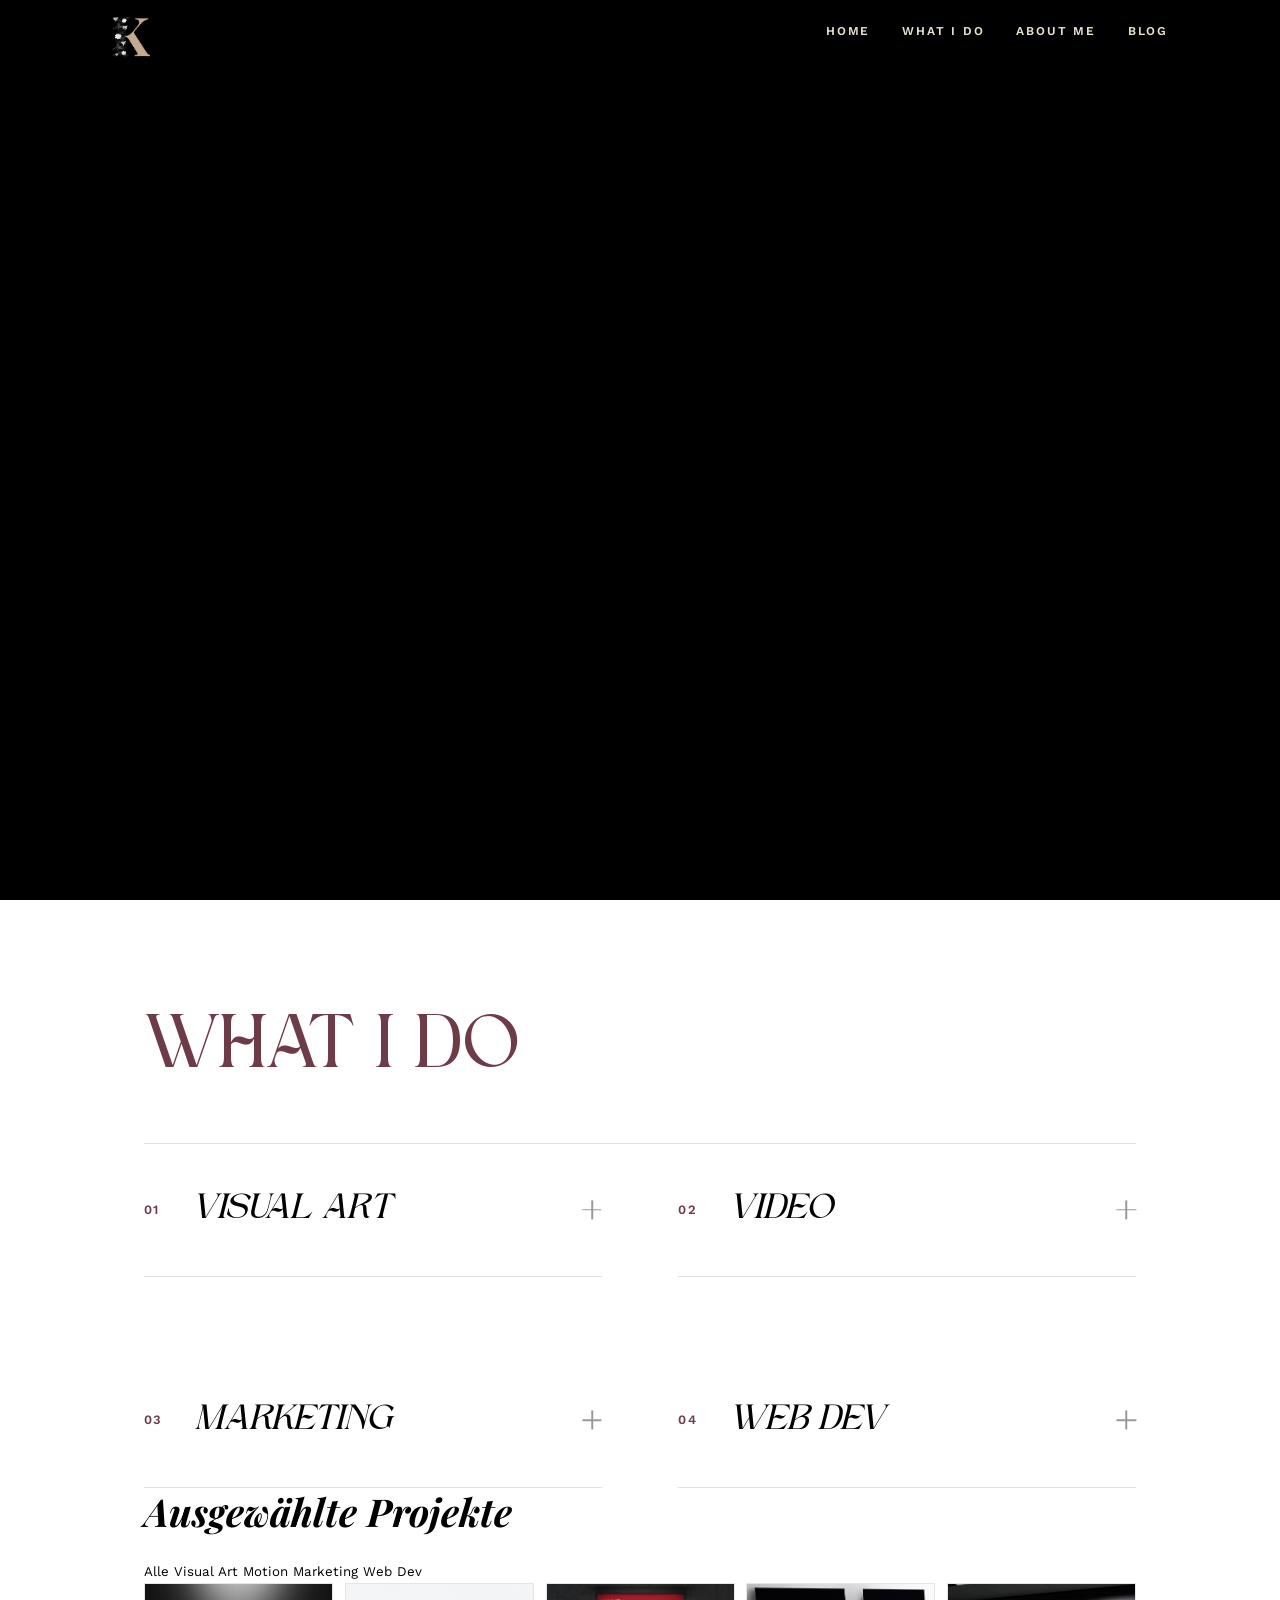
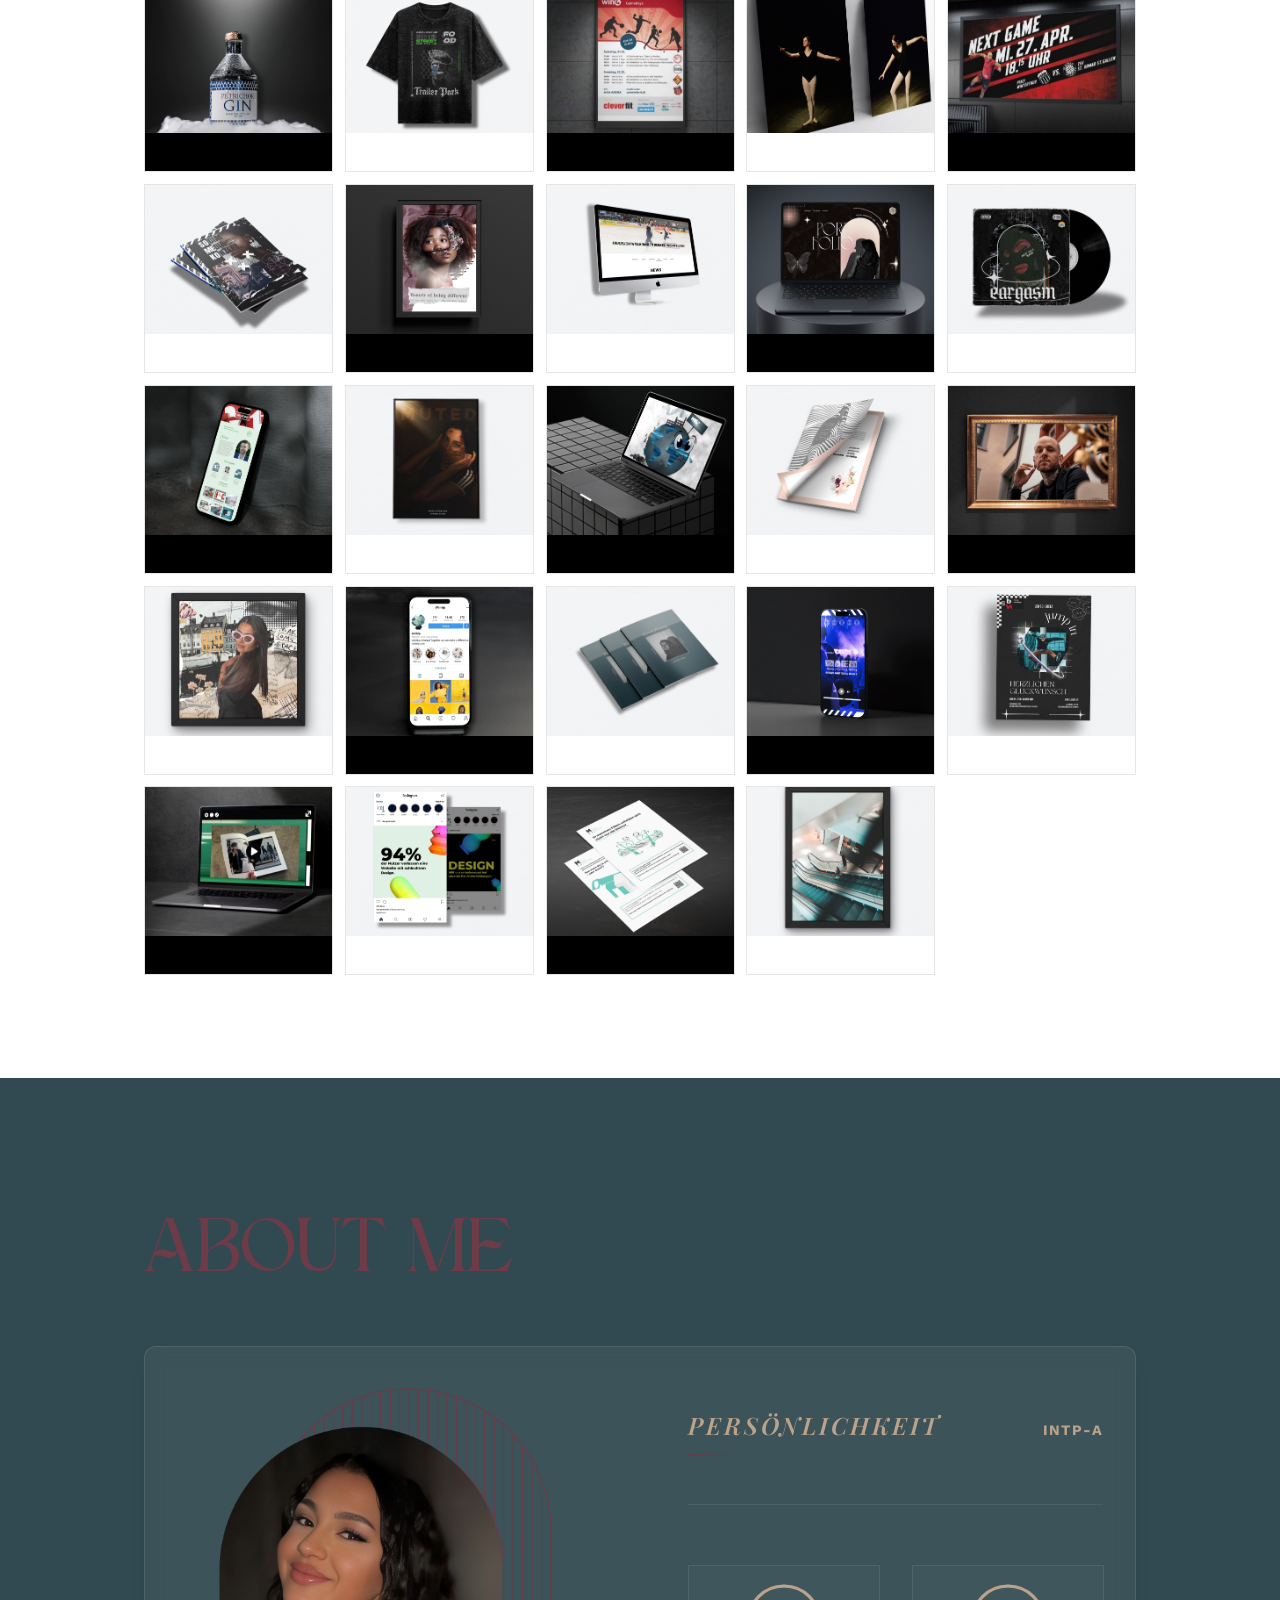
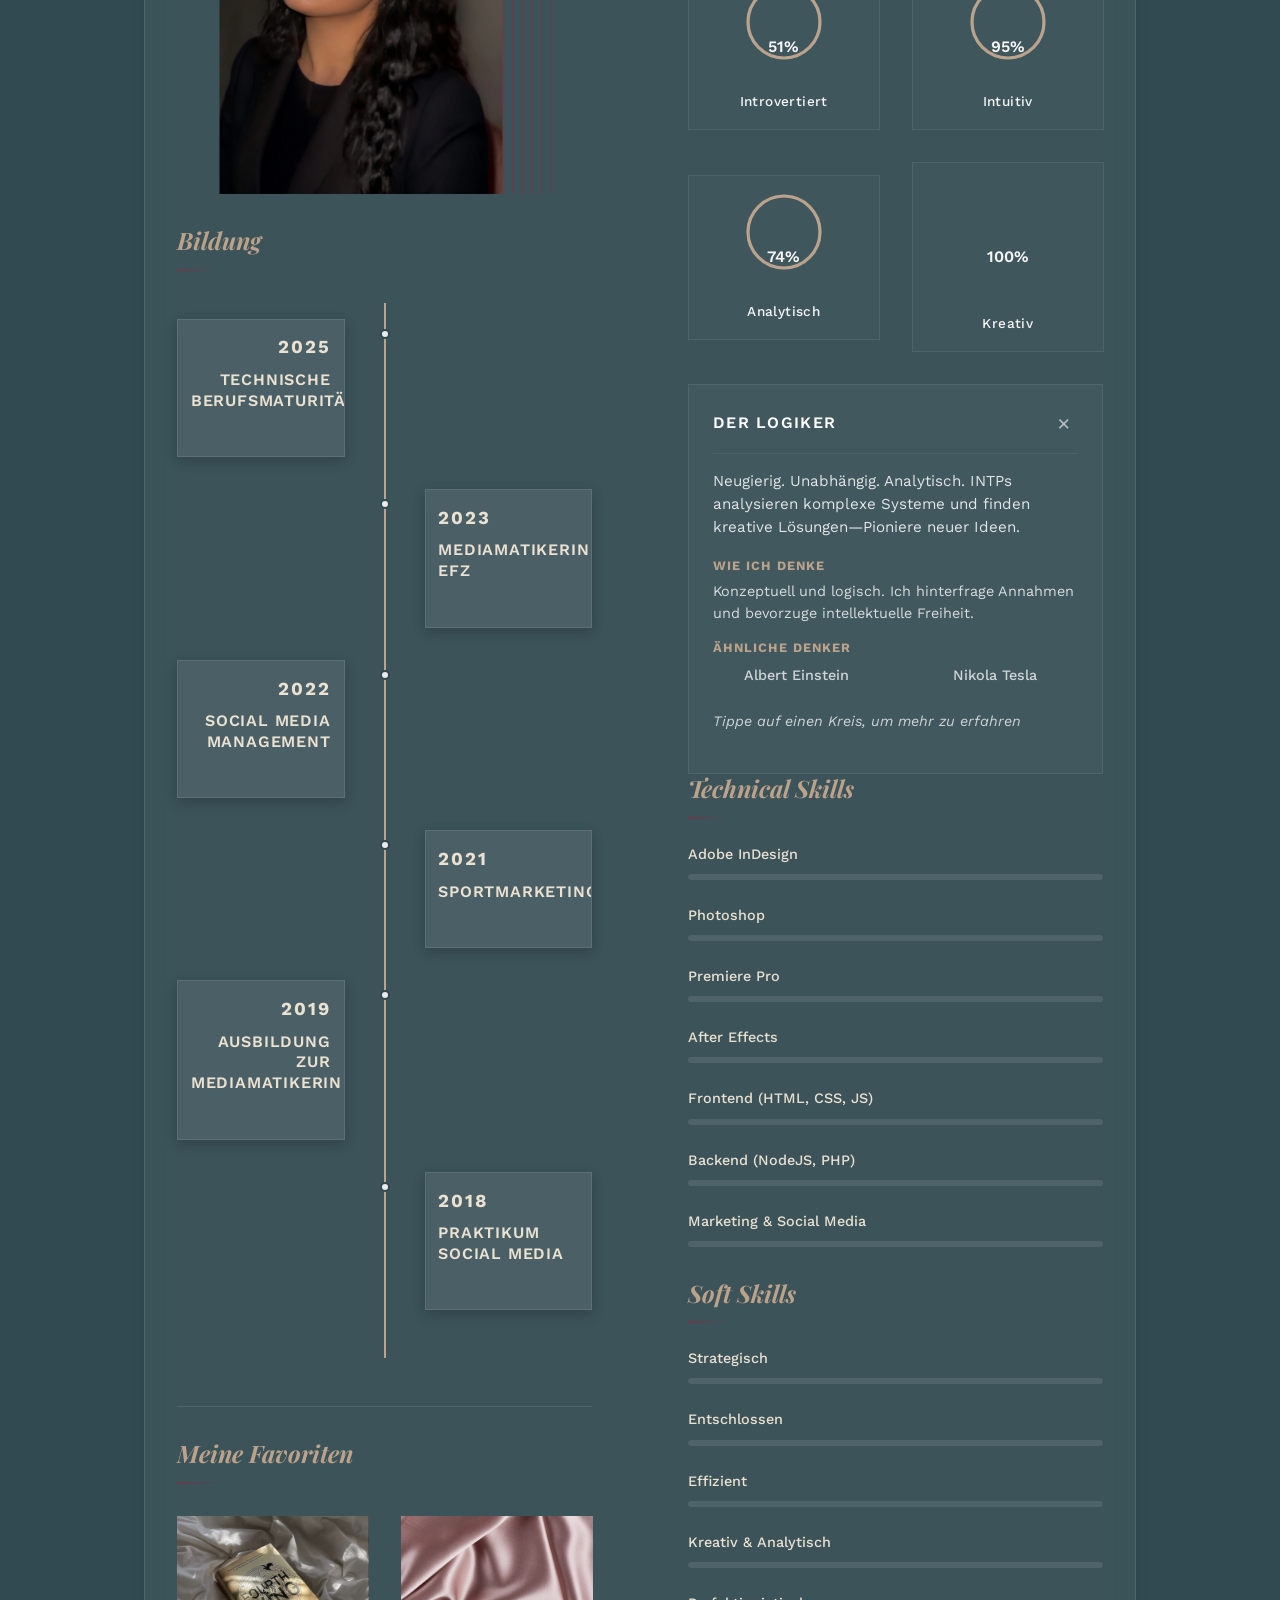
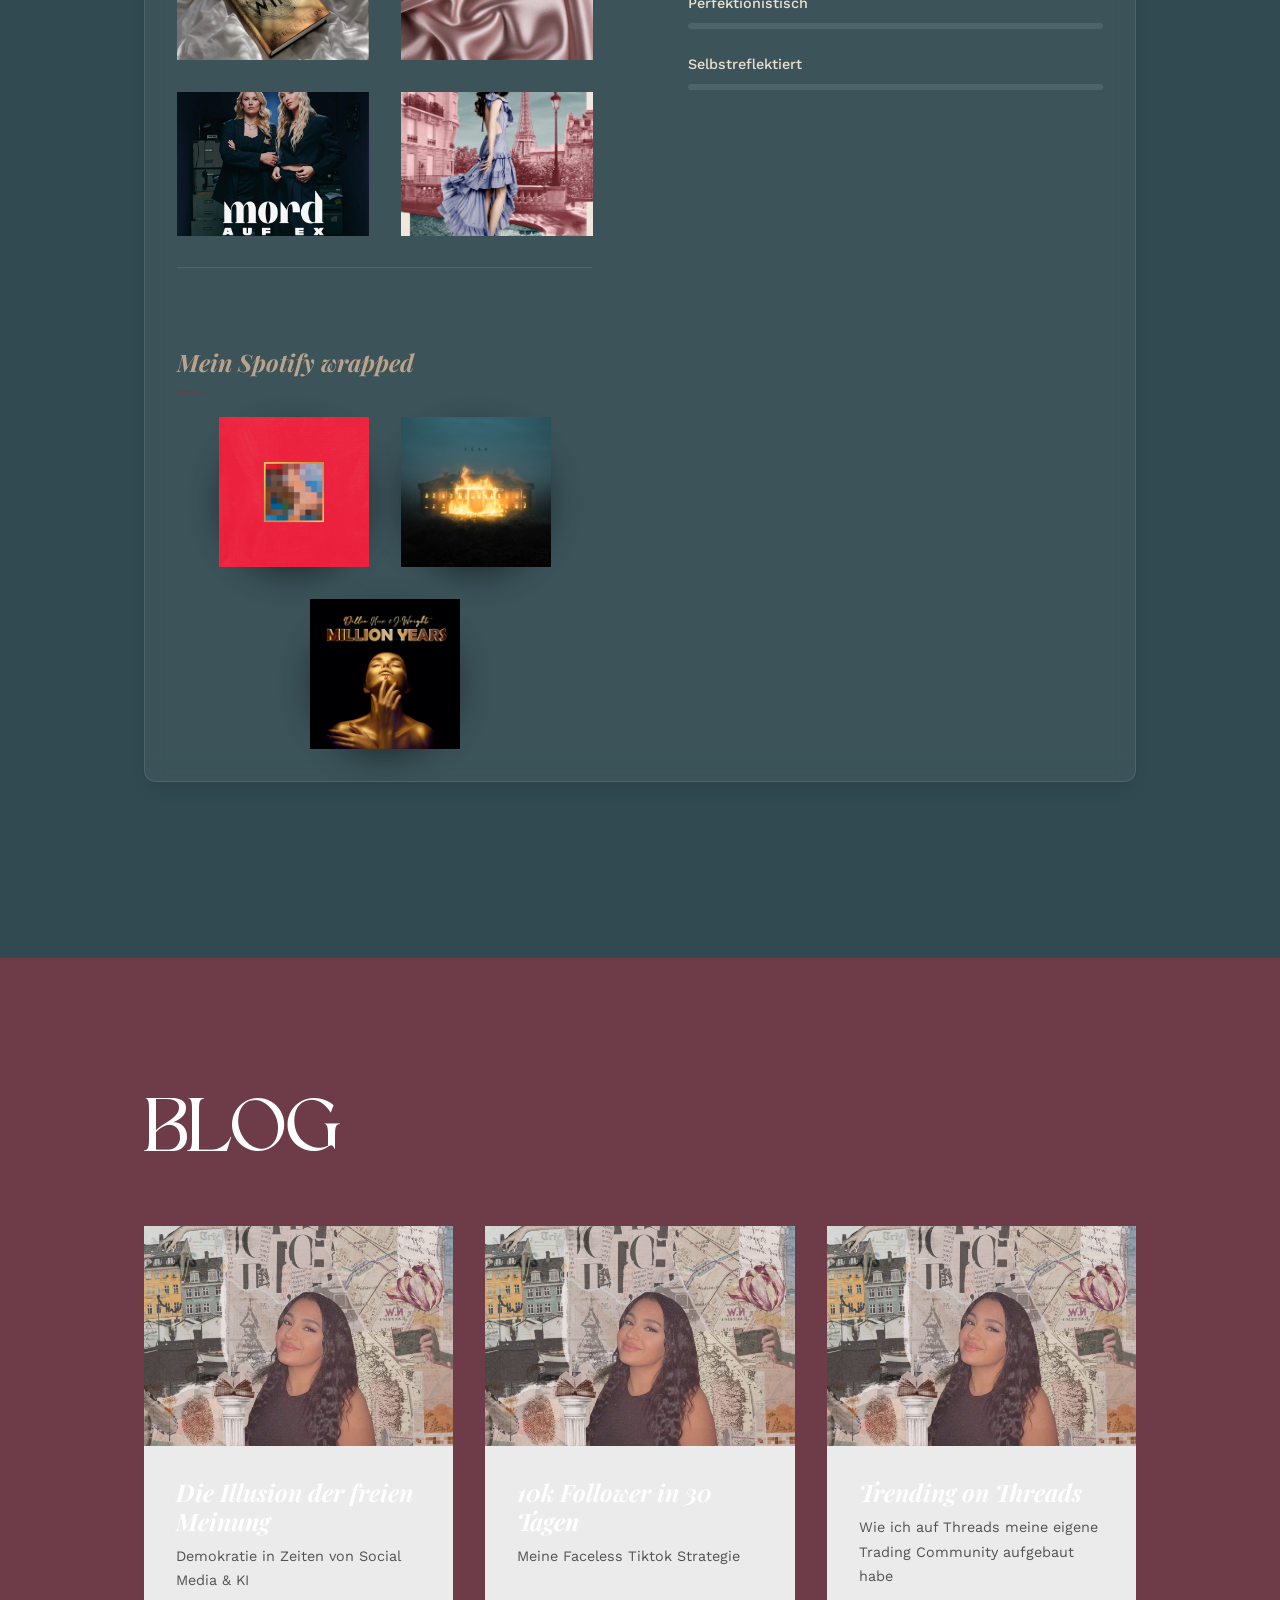
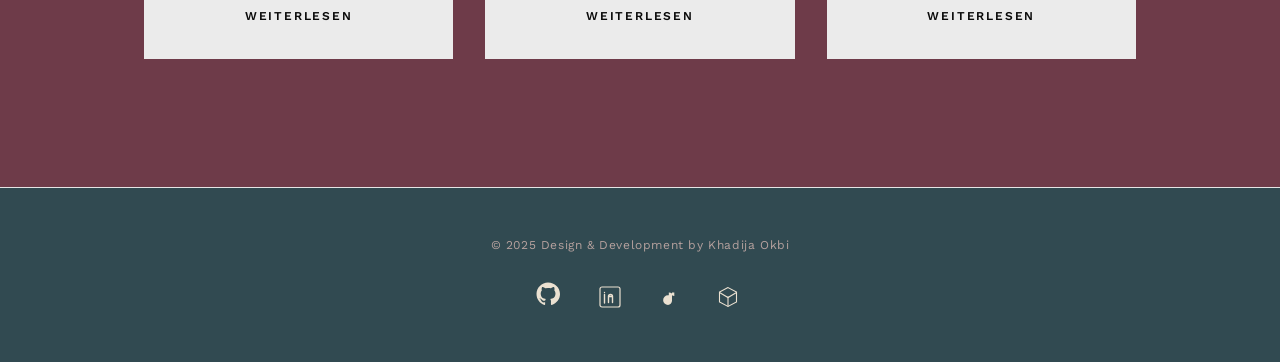
==== index.html @ 2b868735 "Add files via upload" ====
<!DOCTYPE html>
<html lang="de">
   <head>
      <meta charset="UTF-8" />
      <meta name="viewport" content="width=device-width, initial-scale=1" />
      <title>Khadija Okbi – Portfolio | Mediamatikerin EFZ</title>
      <meta name="description" content="Editorial, modernes Portfolio von Khadija Okbi – Kreatives Design & Digitalstrategie."/>
      <link rel="icon" type="image/png" href="img/logo_white.png" />
      <!-- Fonts-->
      <link rel="preconnect" href="https://fonts.googleapis.com">
      <link rel="preconnect" href="https://fonts.gstatic.com" crossorigin>
      <link href="https://fonts.googleapis.com/css2?family=Work+Sans:ital,wght@0,100..900;1,100..900&display=swap" rel="stylesheet">
      <link href="https://fonts.googleapis.com/css2?family=Italiana&family=Mulish:wght@300;400;500;600&family=Playfair+Display:ital,wght@0,400;1,400&display=swap" rel="stylesheet">
      <!-- GSAP & ScrollTrigger -->
      <script src="https://cdnjs.cloudflare.com/ajax/libs/gsap/3.12.5/gsap.min.js" integrity="sha512-7eHRwcbYkK4d9g/6tD/mhkf++eoTHwpNM9woBxtPUBWm67zeAfFC+HrdoE2GanKeocly/VxeLvIqwvCdk7qScg==" crossorigin="anonymous" referrerpolicy="no-referrer"></script>
      <script src="https://cdnjs.cloudflare.com/ajax/libs/gsap/3.12.5/ScrollTrigger.min.js" integrity="sha512-onMTRKJBKz8M1TnqqDuGBlowlH0ohFzMXYRNebz+yOcc5TQr/zAKsthzhuv0hiyUKEiQEQXEynnXCvNTOk50dg==" crossorigin="anonymous" referrerpolicy="no-referrer"></script>
      <script src="https://cdnjs.cloudflare.com/ajax/libs/gsap/3.12.5/ScrollSmoother.min.js" integrity="sha512-8tLk2RKvrL2flcPqz0zQJcQgBCiNWaH/qfLU0Eb+iQFMgv6U2nQkIJF3fKOdPfqrHR4FUF7yzqxNNhvN9vkPvw==" crossorigin="anonymous" referrerpolicy="no-referrer"></script>
      <script src="https://unpkg.com/split-type"></script>
      <!-- Styles -->
      <link rel="stylesheet" href="style/style.css" />

      <!-- Inline CSS for timeline dropdown hover (removed - moved to style/style.css) -->
   </head>
   <body>
      <!-- Header / Navbar -->
      <header class="site-header" id="top" aria-label="Seitennavigation">
         <div class="container nav-bar">
            <a href="index.html" class="logo">
            <img src="img/logo_white.png" alt="Khadija Okbi Logo" width="45">
            <img src="img/logo_black.png" alt="Khadija Okbi Logo" width="45" class="logo-onscroll">
            </a>
            <nav class="nav" aria-label="Hauptnavigation">
               <a href="#hero" class="nav-link">Home</a>
               <a href="#projects" class="nav-link">What I do</a>
               <a href="#about" class="nav-link">About me</a>
               <a href="#blog" class="nav-link">Blog</a>
            </nav>
         </div>
      </header>
      <main>
      <!-- Hero Section -->
      <div class="hero-section" id="hero">

         <!-- Video Background -->
         <video class="hero-video" autoplay muted loop playsinline>
           <source src="video/petrichor_hero.mp4" type="video/mp4">
         </video>
       
         <!-- Overlay (optional für Kontrast) -->
         <div class="hero-overlay"></div>
       
         <!-- Content -->
         <div class="hero-content-wrapper hero-header">
           <h1 class="hero-claim">
             <span class="word word-1">think</span><br>
             <span class="word word-2">more</span><br>
             <span class="word word-3">design</span><br>
             <span class="word word-4">less</span>
           </h1>
         </div>
       
       </div>
       
      <!-- Work Section -->
      <section class="section-skills" id="expertise">
         <div class="container">
           <div class="skills-header">
            <h2>What I do</h2>
           </div>
           <div class="skills-wrapper">
             <div class="skill-item" data-category="visual">
               <div class="skill-trigger">
                 <div class="skill-left">
                   <span class="skill-number">01</span>
                   <h3 class="skill-h3">Visual Art</h3>
                 </div>
                 <div class="skill-cta"></div>
               </div>
               <div class="skill-content">
                 <div class="content-inner">
                   <p>Gestaltung von Inhalten für Präsentationen, Flyer und Prospekte. Fokus auf Ästhetik und typografische Präzision.</p>
                   <div class="tool-logos">
                     <img src="https://cdn.simpleicons.org/adobephotoshop/black" alt="PS">
                     <img src="https://cdn.simpleicons.org/adobeillustrator/black" alt="AI">
                     <img src="https://cdn.simpleicons.org/adobeindesign/black" alt="ID">
                     <img src="https://cdn.simpleicons.org/canva/black" alt="Canva">
                   </div>
                 </div>
               </div>
             </div>
       
             <div class="skill-item" data-category="motion">
               <div class="skill-trigger">
                 <div class="skill-left">
                   <span class="skill-number">02</span>
                   <h3 class="skill-h3">Video</h3>
                 </div>
                 <div class="skill-cta"></div>
               </div>
               <div class="skill-content">
                 <div class="content-inner">
                   <p>Erstellung von Bildmaterial, Videos und Tondokumenten. High-End Schnitt und Color Grading.</p>
                   <div class="tool-logos">
                     <img src="https://cdn.simpleicons.org/adobepremierepro/black" alt="PR">
                     <img src="https://cdn.simpleicons.org/davinciresolve/black" alt="DV">
                     <img src="https://cdn.simpleicons.org/adobeaftereffects/black" alt="AE">
                     <img src="https://cdn.simpleicons.org/capcut/black" alt="CC">
                   </div>
                 </div>
               </div>
             </div>
       
             <div class="skill-item" data-category="marketing">
               <div class="skill-trigger">
                 <div class="skill-left">
                   <span class="skill-number">03</span>
                   <h3 class="skill-h3">Marketing</h3>
                 </div>
                 <div class="skill-cta"></div>
               </div>
               <div class="skill-content">
                 <div class="content-inner">
                   <p>Aufbereitung von Informationen für soziale Medien und strategische Kommunikation.</p>
                   <div class="tool-logos">
                     <img src="https://cdn.simpleicons.org/meta/black" alt="Meta">
                     <img src="https://cdn.simpleicons.org/tiktok/black" alt="TikTok">
                     <img src="https://cdn.simpleicons.org/googleads/black" alt="Google">
                   </div>
                 </div>
               </div>
             </div>
       
             <div class="skill-item" data-category="web">
               <div class="skill-trigger">
                 <div class="skill-left">
                   <span class="skill-number">04</span>
                   <h3 class="skill-h3">Web Dev</h3>
                 </div>
                 <div class="skill-cta"></div>
               </div>
               <div class="skill-content">
                 <div class="content-inner">
                   <p>Programmierung mit HTML, CSS, JavaScript und PHP. WordPress und Datenbanken.</p>
                   <div class="tool-logos">
                     <img src="https://cdn.simpleicons.org/html5/black" alt="HTML5">
                     <img src="https://cdn.simpleicons.org/css3/black" alt="CSS3">
                     <img src="https://cdn.simpleicons.org/javascript/black" alt="JS">
                     <img src="https://cdn.simpleicons.org/wordpress/black" alt="WP">
                   </div>
                 </div>
               </div>
             </div>
           </div>
         </div>
<div class="section-projects" id="projects" aria-label="Projekte & Arbeiten">
   <div class="container">
      <h3>Ausgewählte Projekte</h3>
      <div class="filter-bar" role="toolbar" aria-label="Projektfilter">
      <button class="filter-btn" data-filter="all">Alle</button>
      <button class="filter-btn" data-filter="visual">Visual Art</button>
      <button class="filter-btn" data-filter="motion">Motion</button>
      <button class="filter-btn" data-filter="marketing">Marketing</button>
      <button class="filter-btn" data-filter="web">Web Dev</button>
      </div>
      <!-- Grid -->
      <div class="projects-grid" id="projectsGrid">
      <!-- 1 -->
      <a href="unterseiten/petrichor.html" class="project-card tone-dark" data-category="visual">
      <div class="project-media" style="background-image:url('img/gallery/1_petrichor_dark.jpg')"></div>
      <div class="project-overlay"></div>
      <div class="project-info">
      <button class="project-btn">MEHR DETAILS</button>
      </div>
      </a>
      <!-- 2 -->
      <a href="unterseiten/trailerpark.html" class="project-card tone-light" data-category="visual">
      <div class="project-media" style="background-image:url('img/gallery/2_trailerpark_light.jpg')"></div>
      <div class="project-overlay"></div>
      <div class="project-info">
      <button class="project-btn">MEHR DETAILS</button>
      </div>
      </a>
      <!-- 3 -->
      <a href="unterseiten/gamedays.html" class="project-card tone-dark" data-category="visual">
      <div class="project-media" style="background-image:url('img/gallery/3_gamedays_dark.jpg')"></div>
      <div class="project-overlay"></div>
      <div class="project-info">
      <button class="project-btn">MEHR DETAILS</button>
      </div>
      </a>
      <!-- 4 -->
      <a href="unterseiten/ballet.html" class="project-card tone-light" data-category="visual">
      <div class="project-media" style="background-image:url('img/gallery/4_ballet_light.jpg')"></div>
      <div class="project-overlay"></div>
      <div class="project-info">
      <button class="project-btn">MEHR DETAILS</button>
      </div>
      </a>
      <!-- 5 -->
      <a href="unterseiten/pfadi.html" class="project-card tone-dark" data-category="marketing">
      <div class="project-media" style="background-image:url('img/gallery/5_nextgame_dark.jpg')"></div>
      <div class="project-overlay"></div>
      <div class="project-info">
      <button class="project-btn">MEHR DETAILS</button>
      </div>
      </a>
      <!-- 6 -->
      <a href="unterseiten/tiktok.html" class="project-card tone-light" data-category="marketing">
      <div class="project-media" style="background-image:url('img/gallery/6_socialmediakonzept_light.jpg')"></div>
      <div class="project-overlay"></div>
      <div class="project-info">
      <button class="project-btn">MEHR DETAILS</button>
      </div>
      </a>
      <!-- 7 -->
      <a href="unterseiten/beauty.html" class="project-card tone-dark" data-category="visual">
      <div class="project-media" style="background-image:url('img/gallery/7_beauty_dark.jpg')"></div>
      <div class="project-overlay"></div>
      <div class="project-info">
      <button class="project-btn">MEHR DETAILS</button>
      </div>
      </a>
      <!-- 8 -->
      <a href="unterseiten/eiskunstlauf.html" class="project-card tone-light" data-category="web">
      <div class="project-media" style="background-image:url('img/gallery/8_ecw_light.jpg')"></div>
      <div class="project-overlay"></div>
      <div class="project-info">
      <button class="project-btn">MEHR DETAILS</button>
      </div>
      </a>
      <!-- 9 -->
      <a href="unterseiten/website-prototype.html" class="project-card tone-dark" data-category="web">
      <div class="project-media" style="background-image:url('img/gallery/9_website_dark.jpg')"></div>
      <div class="project-overlay"></div>
      <div class="project-info">
      <button class="project-btn">MEHR DETAILS</button>
      </div>
      </a>
      <!-- 10 -->
      <a href="unterseiten/vinyl.html" class="project-card tone-light" data-category="visual">
      <div class="project-media" style="background-image:url('img/gallery/10_vinyl_light.jpg')"></div>
      <div class="project-overlay"></div>
      <div class="project-info">
      <button class="project-btn">MEHR DETAILS</button>
      </div>
      </a>
      <!-- 11 -->
      <a href="unterseiten/komthur.html" class="project-card tone-dark" data-category="web">
      <div class="project-media" style="background-image:url('img/gallery/11_komthur_dark.jpg')"></div>
      <div class="project-overlay"></div>
      <div class="project-info">
      <button class="project-btn">MEHR DETAILS</button>
      </div>
      </a>
      <!-- 12 -->
      <a href="unterseiten/muted.html" class="project-card tone-light" data-category="visual">
      <div class="project-media" style="background-image:url('img/gallery/12_muted_light.jpg')"></div>
      <div class="project-overlay"></div>
      <div class="project-info">
      <button class="project-btn">MEHR DETAILS</button>
      </div>
      </a>
      <!-- 13 -->
      <a href="unterseiten/animation-promo.html" class="project-card tone-dark" data-category="motion">
      <div class="project-media" style="background-image:url('img/gallery/13_ani_dark.jpg')"></div>
      <div class="project-overlay"></div>
      <div class="project-info">
      <button class="project-btn">MEHR DETAILS</button>
      </div>
      </a>
      <!-- 14 -->
      <a href="unterseiten/typebook.html" class="project-card tone-light" data-category="visual">
      <div class="project-media" style="background-image:url('img/gallery/14_typobook_light.jpg')"></div>
      <div class="project-overlay"></div>
      <div class="project-info">
      <button class="project-btn">MEHR DETAILS</button>
      </div>
      </a>
      <!-- 15 -->
      <a href="unterseiten/sgmodel.html" class="project-card tone-dark" data-category="visual">
      <div class="project-media" style="background-image:url('img/gallery/15_sgmodel_dark.jpg')"></div>
      <div class="project-overlay"></div>
      <div class="project-info">
      <button class="project-btn">MEHR DETAILS</button>
      </div>
      </a>
      <!-- 16 -->
      <a href="unterseiten/self-collage.html" class="project-card tone-light" data-category="visual">
      <div class="project-media" style="background-image:url('img/gallery/16_collage_light.jpg')"></div>
      <div class="project-overlay"></div>
      <div class="project-info">
      <button class="project-btn">MEHR DETAILS</button>
      </div>
      </a>
      <!-- 17 -->
      <a href="unterseiten/wehelp.html" class="project-card tone-dark" data-category="marketing">
      <div class="project-media" style="background-image:url('img/gallery/17_wehelp_dark.jpg')"></div>
      <div class="project-overlay"></div>
      <div class="project-info">
      <button class="project-btn">MEHR DETAILS</button>
      </div>
      </a>
      <!-- 18 -->
      <a href="unterseiten/bewerbung.html" class="project-card tone-light" data-category="visual">
      <div class="project-media" style="background-image:url('img/gallery/18_bewerbung_light.jpg')"></div>
      <div class="project-overlay"></div>
      <div class="project-info">
      <button class="project-btn">MEHR DETAILS</button>
      </div>
      </a>
      <!-- 19 -->
      <a href="unterseiten/youth-festival.html" class="project-card tone-dark" data-category="motion">
      <div class="project-media" style="background-image:url('img/gallery/19_yftrailer_dark.jpg')"></div>
      <div class="project-overlay"></div>
      <div class="project-info">
      <button class="project-btn">MEHR DETAILS</button>
      </div>
      </a>
      <!-- 20 -->
      <a href="unterseiten/jumpin.html" class="project-card tone-light" data-category="marketing">
      <div class="project-media" style="background-image:url('img/gallery/20_jumpin_light.jpg')"></div>
      <div class="project-overlay"></div>
      <div class="project-info">
      <button class="project-btn">MEHR DETAILS</button>
      </div>
      </a>
      <!-- 21 -->
      <a href="unterseiten/presentation.html" class="project-card tone-dark" data-category="motion">
      <div class="project-media" style="background-image:url('img/gallery/21_presentation_dark.jpg')"></div>
      <div class="project-overlay"></div>
      <div class="project-info">
      <button class="project-btn">MEHR DETAILS</button>
      </div>
      </a>
      <!-- 22 -->
      <a href="unterseiten/instagram.html" class="project-card tone-light" data-category="marketing">
      <div class="project-media" style="background-image:url('img/gallery/22_insta_light.jpg')"></div>
      <div class="project-overlay"></div>
      <div class="project-info">
      <button class="project-btn">MEHR DETAILS</button>
      </div>
      </a>
      <!-- 23 -->
      <a href="unterseiten/immobilien.html" class="project-card tone-dark" data-category="marketing">
      <div class="project-media" style="background-image:url('img/gallery/23_immo_dark.jpg')"></div>
      <div class="project-overlay"></div>
      <div class="project-info">
      <button class="project-btn">MEHR DETAILS</button>
      </div>
      </a>
      <!-- 24 -->
      <a href="unterseiten/corona.html" class="project-card tone-light" data-category="visual">
      <div class="project-media" style="background-image:url('img/gallery/24_corona_light.jpg')"></div>
      <div class="project-overlay"></div>
      <div class="project-info">
      <button class="project-btn">MEHR DETAILS</button>
      </div>
      </a>
      </div>
      </div>
      </section>
   <!-- ABOUT SECTION - BEREINIGT & FUNKTIONAL -->
<section class="section-about" id="about" aria-label="Über mich">
   <div class="container">
      <h2>About me</h2>
   
   <div class="resume">
      <!-- LEFT SIDE: BILDUNG & PROFIL -->
      <div class="base">
         <div class="about">
            <div class="about-image-wrapper">
               <img src="img/pb.png" alt="Khadija Okbi Portrait" />
            </div>

            <h3>Bildung</h3>

            <!-- TIMELINE -->
            <div class="timeline-container">
               <div class="timeline-wrapper">
                  <div class="timeline-line"></div>

                  <div class="timeline-events">
                     <!-- Event 1: Technische Berufsmaturität -->
                     <div class="timeline-event">
                        <div class="event-marker"></div>
                        <div class="event-content left">
                           <div class="event-card">
                              <div class="event-date">2025</div>
                              <h4 class="event-title">Technische Berufsmaturität</h4>
                              <button class="event-toggle" aria-expanded="false">Mehr</button>
                              <div class="event-description">
                                 <p>
                                 Mit der Abgabe meiner interdisziplinären Arbeit zum Thema „Die Illusion der freien Meinung" schloss ich meine Ausbildung ab. Die Arbeit analysiert neurowissenschaftliche Faktoren wie hormonelle Steuerung und soziologische Einflüsse sowie die Auswirkungen von Social Media und KI auf demokratische Prozesse.
                              </p>
                              <div class="event-meta">Oktober 2025</div>
                              </div>
                           </div>
                        </div>
                     </div>

                     <!-- Event 2: Mediamatikerin EFZ -->
                     <div class="timeline-event">
                        <div class="event-marker"></div>
                        <div class="event-content right">
                           <div class="event-card">
                              <div class="event-date">2023</div>
                              <h4 class="event-title">Mediamatikerin EFZ</h4>
                              <button class="event-toggle" aria-expanded="false">Mehr</button>
                              <div class="event-description">
                                 <p>
                                 Als Abschluss meiner vierjährigen Ausbildung entwickelte ich für die Werbeagentur <a href="https://komthur.ch" text-decoration: underline;">Komthur</a> ein umfassendes Online-Marketing-Konzept mit strategischer Marktanalyse, UI/UX-Website-Redesign, SEO/SEA-Optimierung und halbjährlichem Social-Media-Plan.
                              </p>
                              <div class="event-meta">Juli 2023</div>
                              </div>
                           </div>
                        </div>
                     </div>

                     <!-- Event 3: Social Media Management -->
                     <div class="timeline-event">
                        <div class="event-marker"></div>
                        <div class="event-content left">
                           <div class="event-card">
                              <div class="event-date">2022</div>
                              <h4 class="event-title">Social Media Management</h4>
                              <button class="event-toggle" aria-expanded="false">Mehr</button>
                              <div class="event-description">
                                 <p>
                                 Im zweiten Lehrjahr bei SBW Neue Medien umfasste mein Aufgabenbereich die Konzeption und Umsetzung zielgruppengerechter Inhalte für Instagram und TikTok. Vertiefung in Design und Animation.
                              </p>
                              <div class="event-meta">SBW Neue Medien, Romanshorn</div>
                              </div>
                           </div>
                        </div>
                     </div>

                     <!-- Event 4: Sportmarketing -->
                     <div class="timeline-event">
                        <div class="event-marker"></div>
                        <div class="event-content right">
                           <div class="event-card">
                              <div class="event-date">2021</div>
                              <h4 class="event-title">Sportmarketing</h4>
                              <button class="event-toggle" aria-expanded="false">Mehr</button>
                              <div class="event-description">
                                 <p>
                                 Praktikumsjahr im Bereich Sportmarketing. Erstellen von Festführern, Sponsoring-Materialien und Bandenanimationen für große Sportevents wie die Schweizermeisterschaft im Kunstturnen.
                              </p>
                              <div class="event-meta">Win-4 Winterthur</div>
                              </div>
                           </div>
                        </div>
                     </div>

                     <!-- Event 5: Ausbildung Start -->
                     <div class="timeline-event">
                        <div class="event-marker"></div>
                        <div class="event-content left">
                           <div class="event-card">
                              <div class="event-date">2019</div>
                              <h4 class="event-title">Ausbildung zur Mediamatikerin</h4>
                              <button class="event-toggle" aria-expanded="false">Mehr</button>
                              <div class="event-description">
                                 <p>
                                 Beginn der zwei-jährigen schulischen Ausbildung.
                              </p>
                              <div class="event-meta">SBW Neue Medien</div>
                              </div>
                           </div>
                        </div>
                     </div>

                     <!-- Event 6: Praktikum Hillsong -->
                     <div class="timeline-event">
                        <div class="event-marker"></div>
                        <div class="event-content right">
                           <div class="event-card">
                              <div class="event-date">2018</div>
                              <h4 class="event-title">Praktikum Social Media</h4>
                              <button class="event-toggle" aria-expanded="false">Mehr</button>
                              <div class="event-description">
                                 <p>
                                 Bei Hillsong Germany übernahm ich die Mediaverantwortung für den Young & Free-Bereich. Social-Media-Management mit Fokus auf Instagram: Event-Trailer, Screen-Designs, Flyer und Video-/Fotoproduktion.
                              </p>
                              <div class="event-meta">Hillsong, Konstanz</div>
                              </div>
                           </div>
                        </div>
                     </div>
                  </div>
               </div>
            </div>

            <!-- FAVORITES -->
            <div class="favorites">
               <h3>Meine Favoriten</h3>
               <div class="editorial-grid">
                  <div class="grid-item">
                     <img src="img/fourthwing.jpg" alt="Fourth Wing Buch">
                     <div class="fav-title">Buch</div>
                     <div class="fav-detail">Fourth Wing</div>
                  </div>
                  <div class="grid-item">
                     <img src="img/mauve.jpg" alt="Altrosa Farbe">
                     <div class="fav-title">Farbe</div>
                     <div class="fav-detail">Altrosa</div>
                  </div>
                  <div class="grid-item">
                     <img src="img/mordaufex.jpg" alt="Mord auf Ex Podcast">
                     <div class="fav-title">Podcast</div>
                     <div class="fav-detail">Mord auf Ex</div>
                  </div>
                  <div class="grid-item">
                     <img src="img/emilyinparis.jpg" alt="Emily in Paris">
                     <div class="fav-title">Serie</div>
                     <div class="fav-detail">Emily in Paris</div>
                  </div>
               </div>
            </div>

            <!-- SPOTIFY -->
            <div class="spotify-wrapped">
               <h3>Mein Spotify wrapped</h3>
               <div id="wrap">
                  <div class="record-container">
                     <div class="album">
                        <img src="img/runaway.jpeg" alt="Album">
                     </div>
                     <div class="record">
                        <img src="http://upload.wikimedia.org/wikipedia/commons/a/ae/Record2.png" alt="Vinyl">
                     </div>
                  </div>
                  <div class="record-container">
                     <div class="album">
                        <img src="img/fear.jpeg" alt="Album">
                     </div>
                     <div class="record">
                        <img src="http://upload.wikimedia.org/wikipedia/commons/a/ae/Record2.png" alt="Vinyl">
                     </div>
                  </div>
                  <div class="record-container">
                     <div class="album">
                        <img src="img/millionyears.jpeg" alt="Album">
                     </div>
                     <div class="record">
                        <img src="http://upload.wikimedia.org/wikipedia/commons/a/ae/Record2.png" alt="Vinyl">
                     </div>
                  </div>
               </div>
            </div>
         </div>
      </div>
      <!-- RIGHT SIDE: TECHNICAL SKILLS -->
      <div class="func">

            <!-- SOFT SKILLS - MBTI INTERACTIVE (ELEGANTE VERSION) -->
            <div class="skills-soft mbti-widget" aria-label="MBTI Persönlichkeit">
               <div class="mbti-header">
                  <h3 class="mbti-heading">Persönlichkeit</h3>
                  <div class="mbti-type-badge">INTP‑A</div>
               </div>

               <div class="mbti-grid">
                  <ul class="mbti-list" role="list">
                     <li class="mbti-item" data-aspect="Introvertiert" data-percent="51" tabindex="0" role="button" aria-pressed="false">
                        <svg viewBox="0 0 100 100" class="mbti-svg" aria-hidden="true">
                           <circle cx="50" cy="50" r="45" class="mbti-track"></circle>
                           <circle cx="50" cy="50" r="45" class="mbti-progress"></circle>
                        </svg>
                        <small class="mbti-percent">51%</small>
                        <span class="mbti-label">Introvertiert</span>
                     </li>

                     <li class="mbti-item" data-aspect="Intuitiv" data-percent="95" tabindex="0" role="button" aria-pressed="false">
                        <svg viewBox="0 0 100 100" class="mbti-svg" aria-hidden="true">
                           <circle cx="50" cy="50" r="45" class="mbti-track"></circle>
                           <circle cx="50" cy="50" r="45" class="mbti-progress"></circle>
                        </svg>
                        <small class="mbti-percent">95%</small>
                        <span class="mbti-label">Intuitiv</span>
                     </li>

                     <li class="mbti-item" data-aspect="Analytisch" data-percent="74" tabindex="0" role="button" aria-pressed="false">
                        <svg viewBox="0 0 100 100" class="mbti-svg" aria-hidden="true">
                           <circle cx="50" cy="50" r="45" class="mbti-track"></circle>
                           <circle cx="50" cy="50" r="45" class="mbti-progress"></circle>
                        </svg>
                        <small class="mbti-percent">74%</small>
                        <span class="mbti-label">Analytisch</span>
                     </li>

                     <li class="mbti-item" data-aspect="Kreativ" data-percent="100" tabindex="0" role="button" aria-pressed="false">
                        <svg viewBox="0 0 100 100" class="mbti-svg" aria-hidden="true"></svg>
                           <circle cx="50" cy="50" r="45" class="mbti-track"></circle>
                           <circle cx="50" cy="50" r="45" class="mbti-progress"></circle>
                        </svg>
                        <small class="mbti-percent">100%</small>
                        <span class="mbti-label">Kreativ</span>
                     </li>
                  </ul>

                  <aside class="mbti-info" id="mbti-info" aria-live="polite">
                     <div class="mbti-info-header">
                        <h5 class="mbti-title">Der Logiker</h5>
                        <button class="mbti-close" aria-label="Schliessen">×</button>
                     </div>
                     
                     <p class="mbti-desc">Neugierig. Unabhängig. Analytisch. INTPs analysieren komplexe Systeme und finden kreative Lösungen—Pioniere neuer Ideen.</p>

                     <div class="mbti-detail">
                        <h6>Wie ich denke</h6>
                        <p>Konzeptuell und logisch. Ich hinterfrage Annahmen und bevorzuge intellektuelle Freiheit.</p>
                     </div>

                     <div class="mbti-famous">
                        <h6>Ähnliche Denker</h6>
                        <ul>
                           <li>Albert Einstein</li>
                           <li>Nikola Tesla</li>
                        </ul>
                     </div>

                     <div class="mbti-aspect">
                        <p id="mbti-aspect-text" class="mbti-aspect-text">Tippe auf einen Kreis, um mehr zu erfahren</p>
                     </div>
                  </aside>
               </div>
            </div>

         <div class="skills-prog">
            <h3>Technical Skills</h3>
            <ul>
               <li data-percent="95">
                  <span>Adobe InDesign</span>
                  <div class="skills-bar"><div class="bar"></div></div>
               </li>
               <li data-percent="98">
                  <span>Photoshop</span>
                  <div class="skills-bar"><div class="bar"></div></div>
               </li>
               <li data-percent="92">
                  <span>Premiere Pro</span>
                  <div class="skills-bar"><div class="bar"></div></div>
               </li>
               <li data-percent="90">
                  <span>After Effects</span>
                  <div class="skills-bar"><div class="bar"></div></div>
               </li>
               <li data-percent="85">
                  <span>Frontend (HTML, CSS, JS)</span>
                  <div class="skills-bar"><div class="bar"></div></div>
               </li>
               <li data-percent="75">
                  <span>Backend (NodeJS, PHP)</span>
                  <div class="skills-bar"><div class="bar"></div></div>
               </li>
               <li data-percent="80">
                  <span>Marketing & Social Media</span>
                  <div class="skills-bar"><div class="bar"></div></div>
               </li>
            </ul>
         </div>

         <div class="skills-prog">
            <h3>Soft Skills</h3>
            <ul>
               <li data-percent="95">
                  <span>Strategisch</span>
                  <div class="skills-bar"><div class="bar"></div></div>
               </li>
               <li data-percent="90">
                  <span>Entschlossen</span>
                  <div class="skills-bar"><div class="bar"></div></div>
               </li>
               <li data-percent="92">
                  <span>Effizient</span>
                  <div class="skills-bar"><div class="bar"></div></div>
               </li>
               <li data-percent="85">
                  <span>Kreativ & Analytisch</span>
                  <div class="skills-bar"><div class="bar"></div></div>
               </li>
               <li data-percent="88">
                  <span>Perfektionistisch</span>
                  <div class="skills-bar"><div class="bar"></div></div>
               </li>
               <li data-percent="80">
                  <span>Selbstreflektiert</span>
                  <div class="skills-bar"><div class="bar"></div></div>
               </li>
            </ul>
         </div>
      </div>
      </div>

   </div>
</section>
  <!-- Blog Section -->
  <section class="section-blog" id="blog" aria-label="Blog">
   <div class="container">
   <h2 style="color: white;">Blog</h2>
   <!-- Blog grid -->
   <div class="blog-grid" id="blogGrid">
   <article class="blog-card" data-category="design">
   <div class="blog-thumb" style="background-image:url('img/collage.jpg')" loading="lazy" aria-hidden="true"></div>
   <div class="blog-content">
   <h3 class="blog-title">Die Illusion der freien Meinung</h3>
   <p class="blog-teaser">Demokratie in Zeiten von Social Media & KI</p>
   <button class="read-more" data-target="post-1">Weiterlesen</button>
   </div>
   </article>
   <article class="blog-card" data-category="process">
   <div class="blog-thumb" style="background-image:url('img/collage.jpg')" loading="lazy" aria-hidden="true"></div>
   <div class="blog-content">
   <h3 class="blog-title">10k Follower in 30 Tagen</h3>
   <p class="blog-teaser">Meine Faceless Tiktok Strategie</p>
   <button class="read-more" data-target="post-2">Weiterlesen</button>
   </div>
   </article>
   <article class="blog-card" data-category="marketing">
   <div class="blog-thumb" style="background-image:url('img/collage.jpg')" loading="lazy" aria-hidden="true"></div>
   <div class="blog-content">
   <h3 class="blog-title">Trending on Threads</h3>
   <p class="blog-teaser">Wie ich auf Threads meine eigene Trading Community aufgebaut habe</p>
   <button class="read-more" data-target="post-3">Weiterlesen</button>
   </div>
   </article>
   </div>
   </div>
   </section>
      <!-- Contact Section -->
   </main>
      <!-- Footer -->
      <footer class="site-footer" aria-label="Seitenende">
         <div class="container footer-inner">
            <div class="footer-copy">© 2025 Design & Development by Khadija Okbi</div>
            <div class="footer-socials" aria-label="Soziale Netzwerke">
               <a class="social-link" href="https://github.com/khadijaokbi1" target="_blank" rel="noopener" aria-label="GitHub">
                 <!-- GitHub Icon -->
                 <svg width="30" height="30" viewBox="0 0 30 30" fill="none" xmlns="http://www.w3.org/2000/svg" aria-hidden="true">
                   <path fill-rule="evenodd" clip-rule="evenodd" d="M12 .5C5.73.5.5 5.73.5 12c0 5.08 3.29 9.39 7.86 10.91.58.11.79-.25.79-.56 0-.28-.01-1.02-.02-2-3.2.7-3.88-1.54-3.88-1.54-.53-1.36-1.3-1.72-1.3-1.72-1.06-.72.08-.71.08-.71 1.17.08 1.79 1.2 1.79 1.2 1.04 1.78 2.73 1.27 3.4.97.11-.76.41-1.27.75-1.56-2.56-.29-5.26-1.28-5.26-5.71 0-1.26.45-2.29 1.19-3.1-.12-.29-.52-1.46.11-3.04 0 0 .97-.31 3.18 1.18a11.03 11.03 0 0 1 2.9-.39c.98 0 1.97.13 2.9.39 2.2-1.49 3.17-1.18 3.17-1.18.64 1.58.24 2.75.12 3.04.74.81 1.19 1.84 1.19 3.1 0 4.44-2.71 5.42-5.29 5.7.42.36.8 1.07.8 2.16 0 1.56-.01 2.82-.01 3.2 0 .31.21.68.8.56C20.71 21.39 24 17.08 24 12c0-6.27-5.23-11.5-12-11.5z" fill="currentColor"/>
                 </svg>
               </a>
               <a class="social-link" href="https://ch.linkedin.com/in/khadija-okbi-652a211a4" target="_blank" rel="noopener" aria-label="LinkedIn">
                 <!-- LinkedIn Icon -->
                 <svg width="24" height="24" viewBox="0 0 24 24" fill="none" xmlns="http://www.w3.org/2000/svg" aria-hidden="true">
                   <rect x="2" y="2" width="20" height="20" rx="2" stroke="currentColor" stroke-width="1.2" fill="none"/>
                   <path d="M6.5 9.5v8.5M6.5 7.5v.01M10.5 17.5v-6c0-1.1.9-2 2-2s2 .9 2 2v6M10.5 11.5h4" stroke="currentColor" stroke-width="1.4" stroke-linecap="round" stroke-linejoin="round"/>
                 </svg>
               </a>
               <a class="social-link" href="https://www.tiktok.com/@mentalwealthy" target="_blank" rel="noopener" aria-label="TikTok">
                 <!-- TikTok Icon (stylized note) -->
                 <svg width="24" height="24" viewBox="0 0 24 24" fill="none" xmlns="http://www.w3.org/2000/svg" aria-hidden="true">
                   <path d="M16 7.5c.5 0 .9.04 1.3.12v3.38a4.2 4.2 0 0 1-2.3-.64v5.64A4.86 4.86 0 0 1 11 20a4.86 4.86 0 0 1-4.86-4.86 4.86 4.86 0 0 1 4.86-4.86c.28 0 .55.03.81.08V7.5h.19c1.14 0 2.09.37 2.99 1.03V7.5z" fill="currentColor"/>
                 </svg>
               </a>
               <a class="social-link" href="https://codepen.io/khadijaokbi1" target="_blank" rel="noopener" aria-label="CodePen">
                 <!-- CodePen Icon -->
                 <svg width="24" height="24" viewBox="0 0 24 24" fill="none" xmlns="http://www.w3.org/2000/svg" aria-hidden="true">
                   <path d="M12 2.5L3.5 7v10L12 21.5l8.5-4.5V7L12 2.5z" stroke="currentColor" stroke-width="1.1" fill="none"/>
                   <path d="M3.5 7.5l8.5 5 8.5-5" stroke="currentColor" stroke-width="1.1" fill="none"/>
                   <path d="M12 21.5v-10" stroke="currentColor" stroke-width="1.1" fill="none"/>
                 </svg>
               </a>
            </div>
         </div>
      </footer>
      <!-- Scripts -->
      <script src="script.js"></script>
      <script src="animations.js"></script>
      <script src="timeline.js"></script>
   </body>
</html>
---- style/style.css ----
/* =========================================
   KHADIJA OKBI - PORTFOLIO CSS
   VOLLSTÄNDIG REORGANISIERT & OPTIMIERT
   ========================================= */

/* TABLE OF CONTENTS:
   1. Design System (Zeile 10)
   2. Base & Reset (Zeile 90)
   3. Typography (Zeile 150)
   4. Header (Zeile 210)
   5. Hero (Zeile 280)
   6. Section Titles & Animations (Zeile 350)
   7. Skills Section (Zeile 450)
   8. Projects Grid (Zeile 570)
   9. About Section (Zeile 720)
   10. Timeline (Zeile 900)
   11. Blog Section (Zeile 1100)
   12. Footer (Zeile 1220)
   13. Responsive (Zeile 1280)
*/

/* =========================================
   1. DESIGN SYSTEM
   ========================================= */

   @font-face {
    font-family: 'Higuen';
    src: url('../fonts/Higuen.woff2') format('woff2');
    font-weight: 100 900;
    font-display: swap;
  }
  
  :root {
    /* Colors */
    --bg-primary: #000;
    --bg-secondary: #ebebeb;
    --bg-accent: #F5F5F5;
    --bg-dark: #314A51;
    
    --text-primary: #0A0A0A;
    --text-primary-light: #EBE1D1;
    --text-secondary: #525252;
    --text-tertiary: #B5A19E;
    
    --accent-primary: #2D2D2D;
    --accent-secondary: #56686A;
    --accent-warm: #BBA28A;
    --accent-burgundy: #6E3B49;
    
    --border-light: #E5E5E5;
    --border-default: #D4D4D4;
  
    /* Typography */
    --font-body: 'Work Sans', sans-serif;
    --font-display: 'Playfair Display', serif;
    --font-higuen: 'Higuen', sans-serif;
    
    /* Spacing */
    --space-1: 0.5rem;
    --space-2: 1rem;
    --space-3: 1.5rem;
    --space-4: 2rem;
    --space-6: 3rem;
    --space-8: 4rem;
    --space-12: 6rem;
    
    /* Motion */
    --speed-fast: 150ms;
    --speed-base: 250ms;
    --speed-slow: 350ms;
    --speed-slower: 500ms;
    --easing-standard: cubic-bezier(0.4, 0, 0.2, 1);
    --easing-bounce: cubic-bezier(0.68, -0.55, 0.265, 1.55);
    
    /* Shadows */
    --shadow-sm: 0 1px 2px 0 rgb(0 0 0 / 0.05);
    --shadow-md: 0 4px 6px -1px rgb(0 0 0 / 0.1);
    --shadow-lg: 0 10px 15px -3px rgb(0 0 0 / 0.1);
  }
  
  /* =========================================
     2. BASE & RESET
     ========================================= */
  
  * {
    box-sizing: border-box;
    margin: 0;
    padding: 0;
  }
  
  html {
    scroll-behavior: smooth;
  }
  
  body {
    font-family: var(--font-body);
    background: var(--bg-secondary);
    color: var(--text-primary);
    line-height: 1.6;
    -webkit-font-smoothing: antialiased;
    overflow-x: hidden;
  }
  
  img {
    max-width: 100%;
    display: block;
  }
  
  a {
    color: inherit;
    text-decoration: none;
    transition: color var(--speed-base) var(--easing-standard);
  }
  
  button {
    font-family: inherit;
    cursor: pointer;
    border: none;
    background: none;
  }
  
  .container {
    width: 90%;
    max-width: 85vw;
    margin: 0 auto;
    padding: 0 clamp(1rem, 5vw, 3rem);
  }
  
  
  /* =========================================
     3. TYPOGRAPHY
     ========================================= */
  
  h1, h2, h3, h4, h5, h6 {
    font-weight: 600;
    line-height: 1.2;
    margin: 0 0 var(--space-3) 0;
  }
  
  h1 {
    font-family: var(--font-higuen);
    font-size: clamp(3rem, 5vw, 4.5rem);
    font-weight: 400;
    color: var(--accent-warm);
  }
  
  h2 {
    font-family: var(--font-display);
    font-size: clamp(2.5rem, 6vw, 5rem);
    font-weight: 800;
    text-transform: uppercase;
    color: var(--accent-burgundy);
  }
  
  h3 {
    font-family: var(--font-display);
    font-size: clamp(1.5rem, 3vw, 2.5rem);
    font-weight: 700;
    font-style: italic;
  }
  
  h4 {
    font-family: var(--font-body);
    font-size: 1.25rem;
    font-weight: 700;
    text-transform: uppercase;
    letter-spacing: 0.05em;
  }
  
  p {
    font-size: 1rem;
    line-height: 1.7;
    margin-bottom: var(--space-3);
  }
  
  /* =========================================
     4. HEADER/NAVIGATION
     ========================================= */
  
  .site-header {
    position: fixed;
    inset: 0 0 auto 0;
    z-index: 1000;
    background: transparent;
    transition: all var(--speed-base) var(--easing-standard);
    backdrop-filter: blur(0px);
  }
  
  .site-header.is-solid {
    background: rgba(49, 74, 81, 0.95);
    border-bottom: 1px solid var(--border-light);
    backdrop-filter: blur(10px);
    box-shadow: var(--shadow-sm);
  }
  
  .nav-bar {
    padding: 10px 0;
    height: 72px;
    display: flex;
    align-items: center;
    justify-content: space-between;
    max-width: 1440px;
    margin: 0 auto;
    padding-inline: clamp(1rem, 5vw, 3rem);
  }
  
  .logo {
    position: relative;
    width: 38px;
    height: 38px;
  }
  
  .logo img {
    position: absolute;
    top: 0;
    left: 0;
    transition: opacity var(--speed-base);
  }
  
  .logo .logo-onscroll {
    opacity: 0;
  }
  
  .site-header.is-solid .logo .logo-onscroll {
    opacity: 1;
  }
  
  .site-header.is-solid .logo img:not(.logo-onscroll) {
    opacity: 0;
  }
  
  .nav {
    display: flex;
    gap: 2rem;
    align-items: center;
  }
  
  .nav-link {
    font-size: 0.75rem;
    font-weight: 600;
    text-transform: uppercase;
    letter-spacing: 0.15em;
    color: var(--text-primary-light);
    position: relative;
    padding-bottom: var(--space-1);
    transition: all var(--speed-base);
  }
  
  .nav-link::after {
    content: '';
    position: absolute;
    bottom: 0;
    left: 50%;
    width: 0;
    height: 2px;
    background: var(--accent-warm);
    transform: translateX(-50%);
    transition: width var(--speed-base) var(--easing-standard);
  }
  
  .nav-link:hover {
    color: var(--accent-warm);
  }
  
  .nav-link:hover::after {
    width: 100%;
  }
  
  /* =========================================
     5. HERO SECTION
     ========================================= */
  
  .hero-section {
    position: relative;
    height: 100vh;
    overflow: hidden;
    background: #000;
  }
  
  .hero-video {
    position: absolute;
    inset: 0;
    width: 100%;
    height: 100%;
    object-fit: cover;
  }
  
  .hero-overlay {
    position: absolute;
    inset: 0;
    background: rgba(0, 0, 0, 0.35);
  }
  
  .hero-content-wrapper {
    position: relative;
    z-index: 2;
    height: 100%;
    display: flex;
    align-items: center;
    padding-left: 8vw;
  }
  
  .hero-claim {
    font-size: clamp(3rem, 7vw, 8rem);
    line-height: 0.95;
    font-style: italic;
    font-weight: 700;
    color: #fff;
    font-family: var(--font-higuen);
  }
  
  .word {
    display: inline-block;
    opacity: 0;
    transform: translateY(40px);
  }
  
  /* =========================================
     6. SECTION TITLES & ANIMATIONS
     ========================================= */
  
  /* UNIFIED SECTION TITLE STYLE */
  section h2 {
    font-family: var(--font-higuen);
    font-size: clamp(2.5rem, 6vw, 5rem);
    font-weight: 500;
    letter-spacing: -0.02em;
    margin: 0 0 3rem 0;
    position: relative;
    color: var(--accent-burgundy);
    opacity: 0;
    transform: translateY(60px) skewY(2deg);
    animation: titleReveal 1s cubic-bezier(0.34, 1.56, 0.64, 1) 0.3s forwards;
  }
  
  @keyframes titleReveal {
    to {
      opacity: 1;
      transform: translateY(0) skewY(0deg);
    }
  }
  
  /* Inline animation trigger */
  section:in-view h2,
  section.in-view h2 {
    animation: titleReveal 1s cubic-bezier(0.34, 1.56, 0.64, 1) 0.3s forwards;
  }

  
  /* =========================================
     7. SKILLS SECTION
     ========================================= */
  
  .section-skills {
    padding: clamp(60px, 8vw, 120px) 0;
    background: #FFFFFF;
    color: #000;
  }
  
  .skills-wrapper {
    display: grid;
    grid-template-columns: repeat(auto-fit, minmax(450px, 1fr));
    gap: 6vw;
    border-top: 1px solid #e0e0e0;
  }
  
  .skill-item {
    border-bottom: 1px solid #e0e0e0;
    opacity: 0;
    animation: skillItemReveal 0.8s ease-out forwards;
  }
  
  .skill-item:nth-child(1) { animation-delay: 0.1s; }
  .skill-item:nth-child(2) { animation-delay: 0.2s; }
  .skill-item:nth-child(3) { animation-delay: 0.3s; }
  .skill-item:nth-child(4) { animation-delay: 0.4s; }
  
  @keyframes skillItemReveal {
    from {
      opacity: 0;
      transform: translateX(-30px);
    }
    to {
      opacity: 1;
      transform: translateX(0);
    }
  }
  
  .skill-trigger {
    display: flex;
    justify-content: space-between;
    align-items: center;
    padding: clamp(25px, 3.5vw, 45px) 0;
    cursor: pointer;
    transition: all var(--speed-base);
  }
  
  .skill-trigger:hover {
    padding-left: 1rem;
  }
  
  .skill-left {
    display: flex;
    align-items: center;
    gap: 2.5vw;
  }
  
  .skill-number {
    font-size: clamp(0.7rem, 1vw, 0.9rem);
    color: var(--accent-burgundy);
    letter-spacing: 0.1em;
    font-weight: 600;
  }
  
  .skill-h3 {
    font-family: var(--font-higuen);
    font-size: clamp(1.3rem, 2.8vw, 2.5rem);
    text-transform: uppercase;
    margin: 0;
    transition: all var(--speed-base) var(--easing-standard);
  }
  
  .skill-trigger:hover .skill-h3 {
    color: var(--accent-warm);
    letter-spacing: 0.1em;
  }
  
  .skill-cta {
    width: clamp(18px, 1.5vw, 24px);
    height: clamp(18px, 1.5vw, 24px);
    position: relative;
    opacity: 0.4;
    transition: all var(--speed-base);
  }
  
  .skill-trigger:hover .skill-cta {
    opacity: 1;
    transform: rotate(45deg);
  }
  
  .skill-cta::before,
  .skill-cta::after {
    content: '';
    position: absolute;
    background: #000;
    top: 50%;
    left: 50%;
    transform: translate(-50%, -50%);
  }
  
  .skill-cta::before {
    width: 100%;
    height: 1.5px;
  }
  
  .skill-cta::after {
    width: 1.5px;
    height: 100%;
  }
  
  .skill-content {
    height: 0;
    overflow: hidden;
    opacity: 0;
    transition: all 0.5s cubic-bezier(0.23, 1, 0.32, 1);
  }
  
  .skill-item.active .skill-content {
    height: auto;
    opacity: 1;
  }
  
  .content-inner {
    padding: 0 5% clamp(25px, 3vw, 40px) 4.5vw;
    color: #314A51;
    max-width: 90%;
  }
  
  .content-inner p {
    font-size: clamp(0.95rem, 1.1vw, 1.1rem);
    line-height: 1.6;
  }
  
  .tool-logos {
    display: flex;
    gap: 1.5vw;
    margin-top: 2vw;
    flex-wrap: wrap;
  }
  
  .tool-logos img {
    height: clamp(16px, 1.3vw, 22px);
    filter: grayscale(1);
    opacity: 0.6;
    transition: all var(--speed-base);
  }
  
  .skill-item.active .tool-logos img {
    filter: grayscale(0);
    opacity: 0.9;
  }
  
  /* =========================================
     8. PROJECTS GRID
     ========================================= */
  
  /*.section-projects {
    padding: 6rem 0;
    background: var(--bg-secondary);
  }*/
  
  .projects-grid {
    display: grid;
    grid-template-columns: repeat(4, 1fr);
    gap: var(--space-3);
  }
  
  .project-card {
    position: relative;
    aspect-ratio: 1/1;
    overflow: hidden;
    background: var(--bg-accent);
    border: 1px solid var(--border-light);
    transition: all 0.6s cubic-bezier(0.34, 1.56, 0.64, 1);
    opacity: 0;
    transform: translateY(40px);
    animation: projectReveal 0.8s ease-out forwards;
  }
  
  .project-card:nth-child(1) { animation-delay: 0s; }
  .project-card:nth-child(2) { animation-delay: 0.1s; }
  .project-card:nth-child(3) { animation-delay: 0.2s; }
  .project-card:nth-child(4) { animation-delay: 0.3s; }
  .project-card:nth-child(5) { animation-delay: 0.4s; }
  
  @keyframes projectReveal {
    from {
      opacity: 0;
      transform: translateY(40px) scale(0.95);
    }
    to {
      opacity: 1;
      transform: translateY(0) scale(1);
    }
  }
  
  .project-media {
    position: absolute;
    inset: 0;
    background-size: cover;
    background-position: center;
    filter: saturate(95%) brightness(1.02);
    transition: all 0.8s cubic-bezier(0.34, 1.56, 0.64, 1);
  }
  
  .project-card:hover .project-media {
    transform: scale(1.08) rotate(1deg);
    filter: saturate(90%) brightness(0.85);
  }
  
  .project-overlay {
    position: absolute;
    inset: 0;
    background: rgba(0, 0, 0, 0);
    transition: all var(--speed-base);
  }
  
  .project-card:hover .project-overlay {
    background: rgba(0, 0, 0, 0.75);
  }
  
  .project-info {
    position: absolute;
    inset: 0;
    display: flex;
    align-items: center;
    justify-content: center;
    opacity: 0;
    transform: scale(0.9);
    transition: all 0.4s var(--easing-standard);
    z-index: 10;
  }
  
  .project-card:hover .project-info {
    opacity: 1;
    transform: scale(1);
  }
  
  .project-btn {
    background: transparent !important;
    border: 1px solid rgba(255, 255, 255, 0.3) !important;
    color: white !important;
    padding: 12px 24px !important;
    font-size: 10px !important;
    letter-spacing: 0.3em !important;
    text-transform: uppercase;
    backdrop-filter: blur(8px);
    transition: all var(--speed-base) !important;
    cursor: pointer;
  }
  
  .project-btn:hover {
    background: white !important;
    color: black !important;
    border-color: white !important;
    letter-spacing: 0.5em !important;
  }
  
  /* =========================================
     9. ABOUT SECTION
     ========================================= */
  
  .section-about {
    padding: 8rem 0;
    background: var(--bg-dark);
    position: relative;
  }
  
  .resume {
    display: grid;
    grid-template-columns: 1fr 1fr;
    max-width: 100%;
    margin: 3rem auto;
    gap: 3rem;
    background: rgba(255, 255, 255, 0.05);
    border: 1px solid rgba(255, 255, 255, 0.1);
    border-radius: 12px;
    overflow: hidden;
    box-shadow: var(--shadow-lg);
    backdrop-filter: blur(10px);
    opacity: 0;
    transform: translateY(60px);
    animation: resumeReveal 1s cubic-bezier(0.34, 1.56, 0.64, 1) 0.3s forwards;
  }
  
  @keyframes resumeReveal {
    to {
      opacity: 1;
      transform: translateY(0);
    }
  }
  
  .resume .base {
    padding: 3rem;
    color: var(--text-primary-light);
    border-right: 1px solid rgba(255, 255, 255, 0.1);
  }
  
  .resume .func {
    padding: 3rem;
    color: var (--text-primary-light);
    background: rgba(0, 0, 0, 0.2);
  }
  
  .resume h3 {
    font-family: var(--font-display);
    font-size: 1.5rem;
    margin-bottom: 2rem;
    color: var(--accent-warm);
    position: relative;
    padding-bottom: 1rem;
  }
  
  .resume h3::after {
    content: '';
    position: absolute;
    bottom: 0;
    left: 0;
    width: 40px;
    height: 2px;
    background: linear-gradient(90deg, var(--accent-burgundy), transparent);
  }
  
  .about-image-wrapper {
    width: 100%;
    max-width: 250px;
    margin: 0 auto 2rem;
    opacity: 0;
    animation: imageSlideIn 0.8s ease-out 0.5s forwards;
  }
  
  @keyframes imageSlideIn {
    from {
      opacity: 0;
      transform: translateX(-30px);
    }
    to {
      opacity: 1;
      transform: translateX(0);
    }
  }
  
  .about-image-wrapper img {
    width: 100%;
    height: auto;
    border-radius: 8px;
    transition: transform 0.4s var(--easing-standard);
  }
  
  .about-image-wrapper:hover img {
    transform: scale(1.05);
  }
  
  /* =========================================
     10. TIMELINE
     ========================================= */
  
  .timeline-container {
    width: 100%;
    margin: 2rem 0;
  }
  
  .timeline-wrapper {
    position: relative;
    padding: 2rem 0;
  }
  
  .timeline-line {
    position: absolute;
    left: 50%;
    top: 0;
    bottom: 0;
    width: 2px;
    background: var(--accent-warm);
    transform: translateX(-50%);
    z-index: 1;
  }
  
  .timeline-events {
    position: relative;
    z-index: 2;
  }
  
  .timeline-event {
    margin-bottom: 4rem;
    position: relative;
    display: flex;
    align-items: flex-start;
    opacity: 0;
    animation: timelineEventReveal 0.8s ease-out forwards;
  }
  
  .timeline-event:nth-child(odd) {
    animation-delay: 0.1s;
  }
  
  .timeline-event:nth-child(even) {
    animation-delay: 0.2s;
  }
  
  @keyframes timelineEventReveal {
    from {
      opacity: 0;
      transform: translateY(30px);
    }
    to {
      opacity: 1;
      transform: translateY(0);
    }
  }
  
  .event-marker {
    position: absolute;
    left: 50%;
    top: 10px;
    width: 16px;
    height: 16px;
    background: var(--bg-secondary);
    border: 3px solid var(--bg-dark);
    border-radius: 50%;
    transform: translateX(-50%);
    z-index: 10;
    transition: all 0.4s cubic-bezier(0.34, 1.56, 0.64, 1);
    box-shadow: 0 0 0 4px rgba(187, 162, 138, 0.1);
  }
  
  .event-marker:hover {
    transform: translateX(-50%) scale(1.5);
    box-shadow: 0 0 0 8px rgba(187, 162, 138, 0.3);
  }
  
  .event-content {
    width: calc(50% - 40px);
    position: relative;
  }
  
  .event-content.left {
    text-align: right;
    margin-right: 40px;
  }
  
  .event-content.right {
    margin-left: calc(50% + 40px);
    text-align: left;
  }
  
  .event-card {
    background: rgba(255, 255, 255, 0.08);
    border: 1px solid rgba(255, 255, 255, 0.1);
    border-radius: 8px;
    padding: 1rem;
    transition: all 0.4s var(--easing-standard);
    box-shadow: 0 4px 12px rgba(0, 0, 0, 0.2);
    position: relative;
    overflow: hidden;
  }
  
  .event-card::before {
    content: '';
    position: absolute;
    top: 0;
    left: -100%;
    width: 100%;
    height: 3px;
    background: linear-gradient(90deg, var(--accent-burgundy), var(--accent-warm));
    transition: left 0.6s var(--easing-standard);
    z-index: 0;
  }
  
  .event-card:hover::before {
    left: 0;
  }
  
  .event-card:hover {
    background: rgba(255, 255, 255, 0.12);
    border-color: var(--accent-warm);
    transform: translateY(-4px);
    box-shadow: 0 12px 24px rgba(0, 0, 0, 0.3);
  }
  
  .event-date {
    font-size: 1.9rem;
    font-weight: 700;
    color: var(--text-primary-light);
    letter-spacing: 0.1em;
    margin-bottom: 0.5rem;
    text-transform: uppercase;
    position: relative;
    z-index: 1;
  }
  
  .event-title {
    font-size: 1rem;
    font-weight: 600;
    color: var(--text-primary-light);
    margin-bottom: 1rem;
    line-height: 1.3;
    position: relative;
    z-index: 1;
  }
  
  .event-description {
    font-size: 0.95rem;
    color: rgba(255, 255, 255, 0.8);
    margin-bottom: 1rem;
    line-height: 1.6;
    position: relative;
    z-index: 1;
  }
  
  .event-meta {
    font-size: 0.85rem;
    color: var(--text-tertiary);
    font-style: italic;
    border-top: 1px solid rgba(255, 255, 255, 0.1);
    padding-top: 1rem;
    position: relative;
    z-index: 1;
  }
  
  /* Skills Bars */
  .skills-prog {
    margin-bottom: 2rem;
  }
  
  .skills-prog h3 {
    margin-bottom: 1.5rem;
    color: var(--accent-warm);
  }
  
  .skills-prog ul {
    list-style: none;
  }
  
  .skills-prog li {
    margin-bottom: 1.5rem;
    animation: skillBarReveal 0.8s ease-out forwards;
    opacity: 0;
  }
  
  .skills-prog:nth-of-type(1) li:nth-child(1) { animation-delay: 0.1s; }
  .skills-prog:nth-of-type(1) li:nth-child(2) { animation-delay: 0.2s; }
  .skills-prog:nth-of-type(1) li:nth-child(3) { animation-delay: 0.3s; }
  
  @keyframes skillBarReveal {
    from {
      opacity: 0;
      transform: translateX(-20px);
    }
    to {
      opacity: 1;
      transform: translateX(0);
    }
  }
  
  .skills-prog span {
    display: block;
    font-size: 0.9rem;
    margin-bottom: 0.5rem;
    font-weight: 500;
    color: var(--text-primary-light);
  }
  
  .skills-bar {
    background: rgba(255, 255, 255, 0.1);
    height: 6px;
    border-radius: 3px;
    overflow: hidden;
    position: relative;
  }
  
  .skills-bar .bar {
    background: linear-gradient(90deg, var(--accent-burgundy), var(--accent-warm));
    height: 100%;
    width: 0%;
    transition: width 1s cubic-bezier(0.19, 1, 0.22, 1);
    border-radius: 3px;
    box-shadow: 0 0 10px rgba(187, 162, 138, 0.3);
  }
  
  /* Skills Soft (Circular) */
  .skills-soft ul {
    list-style: none;
    padding: 0;
    display: grid;
    grid-template-columns: repeat(2, 1fr);
    gap: 2rem;
    align-items: center;
    margin-top: 2rem;
  }
  
  .skills-soft li {
    display: flex;
    flex-direction: column;
    align-items: center;
    position: relative;
    text-align: center;
    opacity: 0;
    animation: skillSoftReveal 0.8s ease-out forwards;
  }
  
  .skills-soft li:nth-child(1) { animation-delay: 0.1s; }
  .skills-soft li:nth-child(2) { animation-delay: 0.2s; }
  .skills-soft li:nth-child(3) { animation-delay: 0.3s; }
  .skills-soft li:nth-child(4) { animation-delay: 0.4s; }
  
  @keyframes skillSoftReveal {
    from {
      opacity: 0;
      transform: scale(0.8);
    }
    to {
      opacity: 1;
      transform: scale(1);
    }
  }
  
  .skills-soft li span {
    font-size: 0.85rem;
    font-weight: 500;
    color: var(--bg-accent);
    margin-top: 1rem;
  }
  
  .skills-soft svg {
    width: 80px;
    height: 80px;
    transform: rotate(-90deg);
    transition: filter 0.4s var(--easing-standard);
  }
  
  .skills-soft svg circle {
    fill: none;
    stroke-width: 4;
  }
  
  .skills-soft svg circle:first-of-type {
    stroke: rgba(255, 255, 255, 0.1);
  }
  
  .skills-soft svg .cbar {
    stroke: var(--accent-burgundy);
    stroke-linecap: round;
    transition: stroke-dashoffset 1s cubic-bezier(0.19, 1, 0.22, 1);
  }
  
  .skills-soft small {
    position: absolute;
    top: 50%;
    left: 50%;
    transform: translate(-50%, -50%);
    font-size: 1rem;
    font-weight: 600;
    color: var(--bg-accent);
  }
  
  /* Favorites Section */
  .favorites {
    margin: 3rem 0;
    padding: 2rem 0;
    border-top: 1px solid rgba(255, 255, 255, 0.1);
    border-bottom: 1px solid rgba(255, 255, 255, 0.1);
  }
  
  .favorites h3 {
    margin-bottom: 2rem;
    color: var(--accent-warm);
  }
  
  .editorial-grid {
    display: grid;
    grid-template-columns: repeat(2, 1fr);
    gap: 2rem;
  }
  
  .grid-item {
    position: relative;
    aspect-ratio: 4/3;
    overflow: hidden;
    border-radius: 8px;
    display: flex;
    align-items: flex-end;
    justify-content: center;
    background: rgba(255, 255, 255, 0.05);
    cursor: pointer;
    transition: all 0.4s var(--easing-standard);
    opacity: 0;
    animation: gridItemReveal 0.8s ease-out forwards;
  }
  
  .grid-item:nth-child(1) { animation-delay: 0.1s; }
  .grid-item:nth-child(2) { animation-delay: 0.2s; }
  .grid-item:nth-child(3) { animation-delay: 0.3s; }
  .grid-item:nth-child(4) { animation-delay: 0.4s; }
  
  @keyframes gridItemReveal {
    from {
      opacity: 0;
      transform: translateY(20px) scale(0.95);
    }
    to {
      opacity: 1;
      transform: translateY(0) scale(1);
    }
  }
  
  .grid-item:hover {
    transform: scale(1.02);
  }
  
  .grid-item img {
    position: absolute;
    inset: 0;
    width: 100%;
    height: 100%;
    object-fit: cover;
    z-index: 1;
    transition: transform 0.6s var(--easing-standard);
  }
  
  .grid-item:hover img {
    transform: scale(1.08);
  }
  
  .grid-item::after {
    content: '';
    position: absolute;
    inset: 0;
    background: rgba(0, 0, 0, 0.6);
    z-index: 2;
    opacity: 0;
    transition: opacity 0.4s var(--easing-standard);
  }
  
  .grid-item:hover::after {
    opacity: 1;
  }
  
  .fav-title,
  .fav-detail {
    position: relative;
    z-index: 3;
    color: white;
    opacity: 0;
    transform: translateY(10px);
    transition: all 0.4s var(--easing-standard);
  }
  
  .grid-item:hover .fav-title,
  .grid-item:hover .fav-detail {
    opacity: 1;
    transform: translateY(0);
  }
  
  .fav-title {
    font-size: 0.75rem;
    text-transform: uppercase;
    letter-spacing: 0.15em;
    margin-bottom: 0.5rem;
    font-weight: 600;
  }
  
  .fav-detail {
    font-family: var(--font-display);
    font-size: 1.3rem;
    font-style: italic;
    font-weight: 500;
  }
  
  /* Spotify Wrapped */
  .spotify-wrapped {
    margin: 2rem 0 0 0;
    padding-top: 2rem;
  }
  
  .spotify-wrapped h3 {
    margin-bottom: 1.5rem;
    color: var(--accent-warm);
  }
  
  #wrap {
    display: flex;
    flex-wrap: wrap;
    justify-content: center;
    gap: 2rem;
  }
  
  .record-container {
    position: relative;
    width: 150px;
    height: 150px;
    opacity: 0;
    animation: recordReveal 0.8s ease-out forwards;
  }
  
  .record-container:nth-child(1) { animation-delay: 0.1s; }
  .record-container:nth-child(2) { animation-delay: 0.2s; }
  .record-container:nth-child(3) { animation-delay: 0.3s; }
  
  @keyframes recordReveal {
    from {
      opacity: 0;
      transform: scale(0.8) rotateY(20deg);
    }
    to {
      opacity: 1;
      transform: scale(1) rotateY(0deg);
    }
  }
  
  .album {
    position: absolute;
    width: 100%;
    height: 100%;
    overflow: hidden;
    border-radius: 8px;
    transition: all 0.6s cubic-bezier(0.34, 1.56, 0.64, 1);
    z-index: 10;
    box-shadow: 0 10px 30px rgba(0, 0, 0, 0.4);
  }
  
  .album img {
    width: 100%;
    height: 100%;
    object-fit: cover;
  }
  
  .record-container:hover .album {
    transform: rotate(-8deg) translateX(-15px);
    box-shadow: 0 15px 40px rgba(0, 0, 0, 0.5);
  }
  
  .record {
    position: absolute;
    width: 100px;
    height: 100px;
    margin: 25px;
    border-radius: 50%;
    overflow: hidden;
    transition: all 0.8s cubic-bezier(0.34, 1.56, 0.64, 1);
    box-shadow: 0 5px 20px rgba(0, 0, 0, 0.3);
  }
  
  .record img {
    width: 100%;
    height: 100%;
  }
  
  .record-container:hover .record {
    transform: translateX(30px) rotateZ(360deg);
  }
  
  /* =========================================
     11. BLOG SECTION
     ========================================= */
  
  .section-blog {
    padding: 8rem 0;
    background: var(--accent-burgundy);
  }
  
  .blog-grid {
    display: grid;
    grid-template-columns: repeat(3, 1fr);
    gap: 2rem;
  }
  
  .blog-card {
    background: var(--bg-secondary);
    display: flex;
    flex-direction: column;
    transition: all 0.6s cubic-bezier(0.34, 1.56, 0.64, 1);
    border-radius: 8px;
    overflow: hidden;
    opacity: 0;
    transform: translateY(40px);
    animation: blogReveal 0.8s ease-out forwards;
  }
  
  .blog-card:nth-child(1) { animation-delay: 0.1s; }
  .blog-card:nth-child(2) { animation-delay: 0.2s; }
  .blog-card:nth-child(3) { animation-delay: 0.3s; }
  
  @keyframes blogReveal {
    to {
      opacity: 1;
      transform: translateY(0);
    }
  }
  
  .blog-card:hover {
    transform: translateY(-12px);
    box-shadow: 0 20px 40px rgba(0, 0, 0, 0.2);
  }
  
  .blog-thumb {
    height: 220px;
    background-size: cover;
    background-position: center;
    transition: transform 0.6s var(--easing-standard);
    position: relative;
    overflow: hidden;
  }
  
  .blog-thumb::before {
    content: '';
    position: absolute;
    inset: 0;
    background: linear-gradient(135deg, rgba(110, 59, 73, 0) 0%, rgba(110, 59, 73, 0.2) 100%);
    transition: background 0.4s var(--easing-standard);
  }
  
  .blog-card:hover .blog-thumb {
    transform: scale(1.08);
  }
  
  .blog-content {
    padding: 2rem;
    flex-grow: 1;
    display: flex;
    flex-direction: column;
  }
  
  .blog-title {
    font-family: var(--font-display);
    font-size: 1.5rem;
    font-style: italic;
    margin-bottom: 0.5rem;
    color: var(--text-primary);
    transition: color 0.4s var(--easing-standard);
  }
  
  .blog-card:hover .blog-title {
    color: var(--accent-burgundy);
  }
  
  .blog-teaser {
    color: var(--text-secondary);
    margin-bottom: 1rem;
    font-size: 0.9rem;
  }
  
  .read-more {
    display: inline-block;
    margin-top: auto;
    font-size: 0.75rem;
    text-transform: uppercase;
    letter-spacing: 0.15em;
    padding-bottom: 4px;
    color: var(--text-primary);
    transition: all var(--speed-base);
    font-weight: 600;
    position: relative;
  }
  
  .read-more::after {
    content: '';
    position: absolute;
    bottom: 0;
    left: 0;
    width: 100%;
    height: 1px;
    background: var(--accent-warm);
    transform: scaleX(0);
    transform-origin: left;
    transition: transform var(--speed-base) var(--easing-standard);
  }
  
  .read-more:hover::after {
    transform: scaleX(1);
  }
  
  .read-more:hover {
    color: var(--accent-burgundy);
  }
  
  /* =========================================
     12. FOOTER
     ========================================= */
  
  .site-footer {
    text-align: center;
    padding: 3rem 2rem;
    color: var(--text-secondary);
    border-top: 1px solid var(--border-light);
    background: var(--bg-dark);
  }
  
  .footer-inner {
    display: grid;
    gap: 1.5rem;
    max-width: 1440px;
    margin: 0 auto;
  }
  
  .footer-socials {
    display: flex;
    justify-content: center;
    gap: 1.5rem;
    flex-wrap: wrap;
  }
  
  .footer-socials .social-link {
    width: 35px;
    height: 35px;
    display: flex;
    align-items: center;
    justify-content: center;
    transition: all 0.4s cubic-bezier(0.34, 1.56, 0.64, 1);
    color: var(--text-primary-light);
    position: relative;
  }
  
  .footer-socials .social-link:hover {
    color: var(--accent-warm);
    transform: translateY(-4px);
  }
  
  .footer-copy {
    font-size: 0.75rem;
    letter-spacing: 0.05em;
    color: var(--text-tertiary);
  }
  
  /* =========================================
     13. RESPONSIVE DESIGN
     ========================================= */
  
  @media (max-width: 1200px) {
    .projects-grid {
      grid-template-columns: repeat(3, 1fr);
    }
    
    .blog-grid {
      grid-template-columns: repeat(2, 1fr);
    }
  }
  
  @media (max-width: 768px) {
    .resume {
      grid-template-columns: 1fr;
      width: 95%;
    }
  
    .resume .base {
      border-right: none;
      border-bottom: 1px solid rgba(255, 255, 255, 0.1);
    }
  
    .resume .func {
      background: rgba(0, 0, 0, 0);
    }
  
    .timeline-line {
      left: 20px;
    }
  
    .event-content,
    .event-content.left,
    .event-content.right {
      width: calc(100% - 60px);
      margin-left: 50px !important;
      text-align: left !important;
    }
  
    .event-marker {
      left: 20px;
    }
  
    .projects-grid {
      grid-template-columns: repeat(2, 1fr);
    }
  
    .blog-grid {
      grid-template-columns: 1fr;
    }
  
    .skills-wrapper {
      grid-template-columns: 1fr;
    }
  
    .editorial-grid {
      grid-template-columns: 1fr;
    }
  
    .skills-soft ul {
      grid-template-columns: 1fr;
    }
  }
  
  @media (max-width: 480px) {
    .projects-grid {
      grid-template-columns: 1fr;
    }
  
    .hero-claim {
      padding-left: 1rem;
    }
  
    section h2 {
      font-size: clamp(1.8rem, 5vw, 3rem);
    }
  
    .resume {
      margin: 1rem auto;
      gap: 1rem;
    }
  
    .resume .base,
    .resume .func {
      padding: 1.5rem;
    }
  
    .nav-bar {
      height: 60px;
    }
  
    .nav-link {
      font-size: 0.65rem;
    }
  }
  
  /* Timeline: collapsible descriptions (Hover auf Desktop, Button-Toggle auf Mobile) */
  .event-card .event-description {
    max-height: 0;
    overflow: hidden;
    opacity: 0;
    transition: max-height 0.35s ease, opacity 0.25s ease;
  }
  
  /* Desktop: zeige Beschreibung beim Hover */
  @media (hover: hover) and (pointer: fine) {
    .timeline-event .event-card:hover .event-description {
      max-height: 1000px; /* großzügig genug für längeren Text */
      opacity: 1;
    }
  }
  
  /* Mobile / Button-Open State */
  .timeline-event .event-card.open .event-description {
    max-height: 1000px;
    opacity: 1;
  }
  
  /* Toggle-Button (nur auf kleinen Bildschirmen sichtbar) */
  .event-toggle {
    display: none;
    background: transparent;
    border: 1px solid currentColor;
    padding: 0.35rem 0.6rem;
    border-radius: 6px;
    font-size: 0.9rem;
    cursor: pointer;
  }
  
  @media (max-width: 900px) {
    .event-toggle { display: inline-block; }
    /* Verhindere Hover-Öffnen auf Touch-Geräten */
    .timeline-event .event-card:hover .event-description { max-height: 0; opacity: 0; }
  }
  
  /* MBTI Widget (skills-soft / mbti-widget) - ELEGANTE VERSION */
  .mbti-widget { 
    margin-top: 2rem; 
  }

  .mbti-header {
    display: flex;
    justify-content: space-between;
    align-items: baseline;
    margin-bottom: 1.8rem;
    padding-bottom: 1rem;
    border-bottom: 1px solid rgba(255,255,255,0.08);
  }

  .mbti-heading {
    font-size: 1.1rem;
    font-weight: 600;
    text-transform: uppercase;
    letter-spacing: 0.12em;
    color: #fff;
    margin: 0;
  }

  .mbti-type-badge {
    font-size: 0.9rem;
    font-weight: 700;
    color: var(--accent-warm);
    letter-spacing: 0.08em;
    text-transform: uppercase;
  }

  .mbti-grid {
    display: grid;
    grid-template-columns: 1fr;
    gap: 2rem;
    align-items: start;
  }

  .mbti-list {
    display: grid;
    grid-template-columns: repeat(2, 1fr);
    gap: 1.2rem;
    list-style: none;
    padding: 0;
    margin: 0;
  }

  .mbti-item {
    display: flex;
    flex-direction: column;
    align-items: center;
    gap: 0.8rem;
    padding: 1rem;
    background: rgba(255,255,255,0.02);
    border: 1px solid rgba(255,255,255,0.08);
    cursor: pointer;
    transition: all 0.35s cubic-bezier(0.23, 1, 0.32, 1);
    text-align: center;
  }

  .mbti-item:hover {
    background: rgba(255,255,255,0.04);
    border-color: rgba(255,255,255,0.15);
    transform: translateY(-3px);
  }

  .mbti-item:focus {
    outline: none;
    border-color: var(--accent-warm);
    box-shadow: 0 0 0 3px rgba(187,162,138,0.1);
  }

  .mbti-item.active {
    background: rgba(187,162,138,0.08);
    border-color: var(--accent-warm);
  }

  .mbti-svg { 
    width: 72px; 
    height: 72px; 
    display: block;
  }

  .mbti-track { 
    fill: none; 
    stroke: rgba(255,255,255,0.06); 
    stroke-width: 6;
  }

  .mbti-progress { 
    fill: none; 
    stroke: var(--accent-warm); 
    stroke-width: 6; 
    stroke-linecap: round; 
    transform-origin: 50% 50%; 
    transform: rotate(-90deg);
  }

  .mbti-label { 
    font-size: 0.85rem; 
    color: #fff; 
    font-weight: 600; 
    display: block;
    letter-spacing: 0.03em;
  }

  .mbti-info {
    background: rgba(255,255,255,0.03);
    padding: 1.5rem;
    border: 1px solid rgba(255,255,255,0.08);
    position: relative;
    min-height: auto;
  }

  .mbti-info-header {
    display: flex;
    justify-content: space-between;
    align-items: center;
    margin-bottom: 1rem;
    padding-bottom: 1rem;
    border-bottom: 1px solid rgba(255,255,255,0.06);
  }

  .mbti-title { 
    margin: 0;
    color: #fff; 
    font-size: 1rem;
    font-weight: 600;
    text-transform: uppercase;
    letter-spacing: 0.08em;
  }

  .mbti-close {
    background: transparent;
    border: none;
    font-size: 1.4rem;
    color: rgba(255,255,255,0.6);
    cursor: pointer;
    transition: color 0.25s ease;
    padding: 0;
    width: 28px;
    height: 28px;
    display: flex;
    align-items: center;
    justify-content: center;
  }

  .mbti-close:hover {
    color: #fff;
  }

  .mbti-desc { 
    margin: 0 0 1.2rem 0; 
    color: rgba(255,255,255,0.85);
    font-size: 0.95rem;
    line-height: 1.5;
  }

  .mbti-detail, .mbti-famous, .mbti-aspect {
    margin-bottom: 1rem;
  }

  .mbti-detail h6, .mbti-famous h6, .mbti-aspect h6 { 
    margin: 0 0 0.5rem 0; 
    color: var(--accent-warm);
    font-size: 0.8rem;
    text-transform: uppercase;
    letter-spacing: 0.08em;
    font-weight: 700;
  }

  .mbti-detail p, .mbti-famous p {
    margin: 0;
    color: rgba(255,255,255,0.8);
    font-size: 0.9rem;
    line-height: 1.5;
  }

  .mbti-famous ul { 
    list-style: none; 
    padding-left: 0; 
    margin: 0;
  }

  .mbti-famous li { 
    font-size: 0.9rem; 
    color: rgba(255,255,255,0.75); 
    margin-bottom: 0.4rem;
    font-weight: 500;
  }

  .mbti-aspect-text {
    margin: 0;
    color: rgba(255,255,255,0.75);
    font-size: 0.9rem;
    font-style: italic;
  }

  /* Responsive */
  @media (max-width: 1024px) {
    .mbti-grid { 
      grid-template-columns: 1fr;
    }
    .mbti-list { 
      grid-template-columns: repeat(4, 1fr); 
      gap: 0.8rem;
    }
    .mbti-svg { 
      width: 60px; 
      height: 60px; 
    }
    .mbti-label {
      font-size: 0.8rem;
    }
  }

  @media (max-width: 640px) {
    .mbti-list { 
      grid-template-columns: repeat(2, 1fr);
      gap: 1rem;
    }
    .mbti-item {
      padding: 0.8rem;
      gap: 0.6rem;
    }
    .mbti-info {
      margin-top: 1.5rem;
    }
    .mbti-svg {
      width: 56px;
      height: 56px;
    }
  }

/* Restore circular shapes for timeline dots & soft-skill circles */
/* Diese Regeln heben die globale "border-radius: 0"-Überschreibung nur für die genannten UI-Elemente auf. */
.event-marker {
  border-radius: 50% !important;
}

/* SVG-Container rund halten (MBTI / Soft Skills) */
.mbti-svg, .skills-soft svg, .record, .record-container, .album {
  border-radius: 50% !important;
  overflow: visible !important;
}

/* Sicherstellen, dass die SVG-Kreise sauber gerendert werden */
.skills-soft svg circle, .mbti-svg circle {
  stroke-linecap: round !important;
}

/* kleine dekorative Punkte (falls vorhanden) ebenfalls rund darstellen */
.event-card .dot, .skill-dot {
  border-radius: 50% !important;
}

/* Ende Overrides */

/* ===== Targeted UI overrides & refinements ===== */

/* MBTI percent centered in circle */
.mbti-item { position: relative; }
.mbti-percent {
  position: absolute;
  top: 50%;
  left: 50%;
  transform: translate(-50%, -52%);
  font-size: 0.95rem;
  font-weight: 700;
  color: #fff;
  pointer-events: none;
}

/* Skills bar: show percent inside bar (right-aligned) */
.skills-bar { position: relative; }
.skills-bar .bar { position: relative; height: 10px; }
.skills-bar .bar .bar-percent {
  position: absolute;
  right: 8px;
  top: 50%;
  transform: translateY(-50%);
  font-size: 0.75rem;
  color: #fff;
  font-weight: 700;
  pointer-events: none;
}

/* Projects grid: default 5 columns, compact tiles */
.projects-grid { display: grid; grid-template-columns: repeat(5, 1fr); gap: 12px; }
.project-card { border-radius: 0; }
.project-media { height: 0; padding-bottom: 80%; background-size: cover; }

/* When filtered: enlarge grid (fewer columns) - class applied by JS */
.projects-grid.enlarged { grid-template-columns: repeat(3, 1fr); }
.projects-grid.enlarged .project-media { padding-bottom: 70%; }

/* Checkerboard pattern (light/dark already present via tone-light/tone-dark) */
.projects-grid a.tone-light { background: #fff; }
.projects-grid a.tone-dark { background: #000; }

/* Blog title should be white and cards eckig */
.blog-title { color: #fff !important; }
.blog-card { border-radius: 0 !important; }

/* ABOUT: equal-width columns, image left, text right, no box backgrounds */
.resume { display: grid; grid-template-columns: 1fr 1fr; gap: 2rem; align-items: stretch; }
.resume .base, .resume .func { padding: 2rem; background: transparent; border: none; }
.about-image-wrapper { max-width: 100%; }
.about-image-wrapper img { width: 100%; height: auto; display: block; }

/* Drop cap for about intro paragraph */
.about-intro:first-letter { font-size: 3.2rem; float: left; line-height: 0.8; padding-right: 0.6rem; font-weight: 700; color: var(--accent-warm); }
.about-intro { text-align: justify; hyphens: auto; }

/* Ensure both columns end at same height visually */
.resume { align-items: stretch; }

/* Timeline: smaller, elegant, less bulky */
.timeline-wrapper { padding: 1rem 0; }
.timeline-event { margin-bottom: 2rem; }
.event-marker { width: 10px; height: 10px; border-width: 2px; box-shadow: none; }
.event-date { font-size: 1.15rem; }
.event-card { padding: 0.8rem; border-radius: 0; }
.event-card::before { height: 2px; }

/* Skill preview behavior: preview on hover (desktop) - show a subtle expanded preview then collapse */
.skill-item.previewing .skill-content { height: auto; opacity: 1; }
.skill-item .skill-content { transition: max-height 0.45s ease, opacity 0.35s ease; max-height: 0; overflow: hidden; }
.skill-item.active .skill-content { max-height: 800px; }

/* Make boxes eckig globally for these sections */
.skill-item, .event-card, .project-card, .grid-item, .mbti-item { border-radius: 0 !important; }

/* Responsive adjustments */
@media (max-width: 1024px) {
  .projects-grid { grid-template-columns: repeat(4, 1fr); }
}
@media (max-width: 800px) {
  .projects-grid { grid-template-columns: repeat(3, 1fr); }
}
@media (max-width: 480px) {
  .projects-grid { grid-template-columns: repeat(2, 1fr); }
  .hero-claim { text-align: center; }
  .resume { flex-direction: column; }
  .resume .base, .resume .func { padding: 1rem; }
}

/* End targeted overrides */
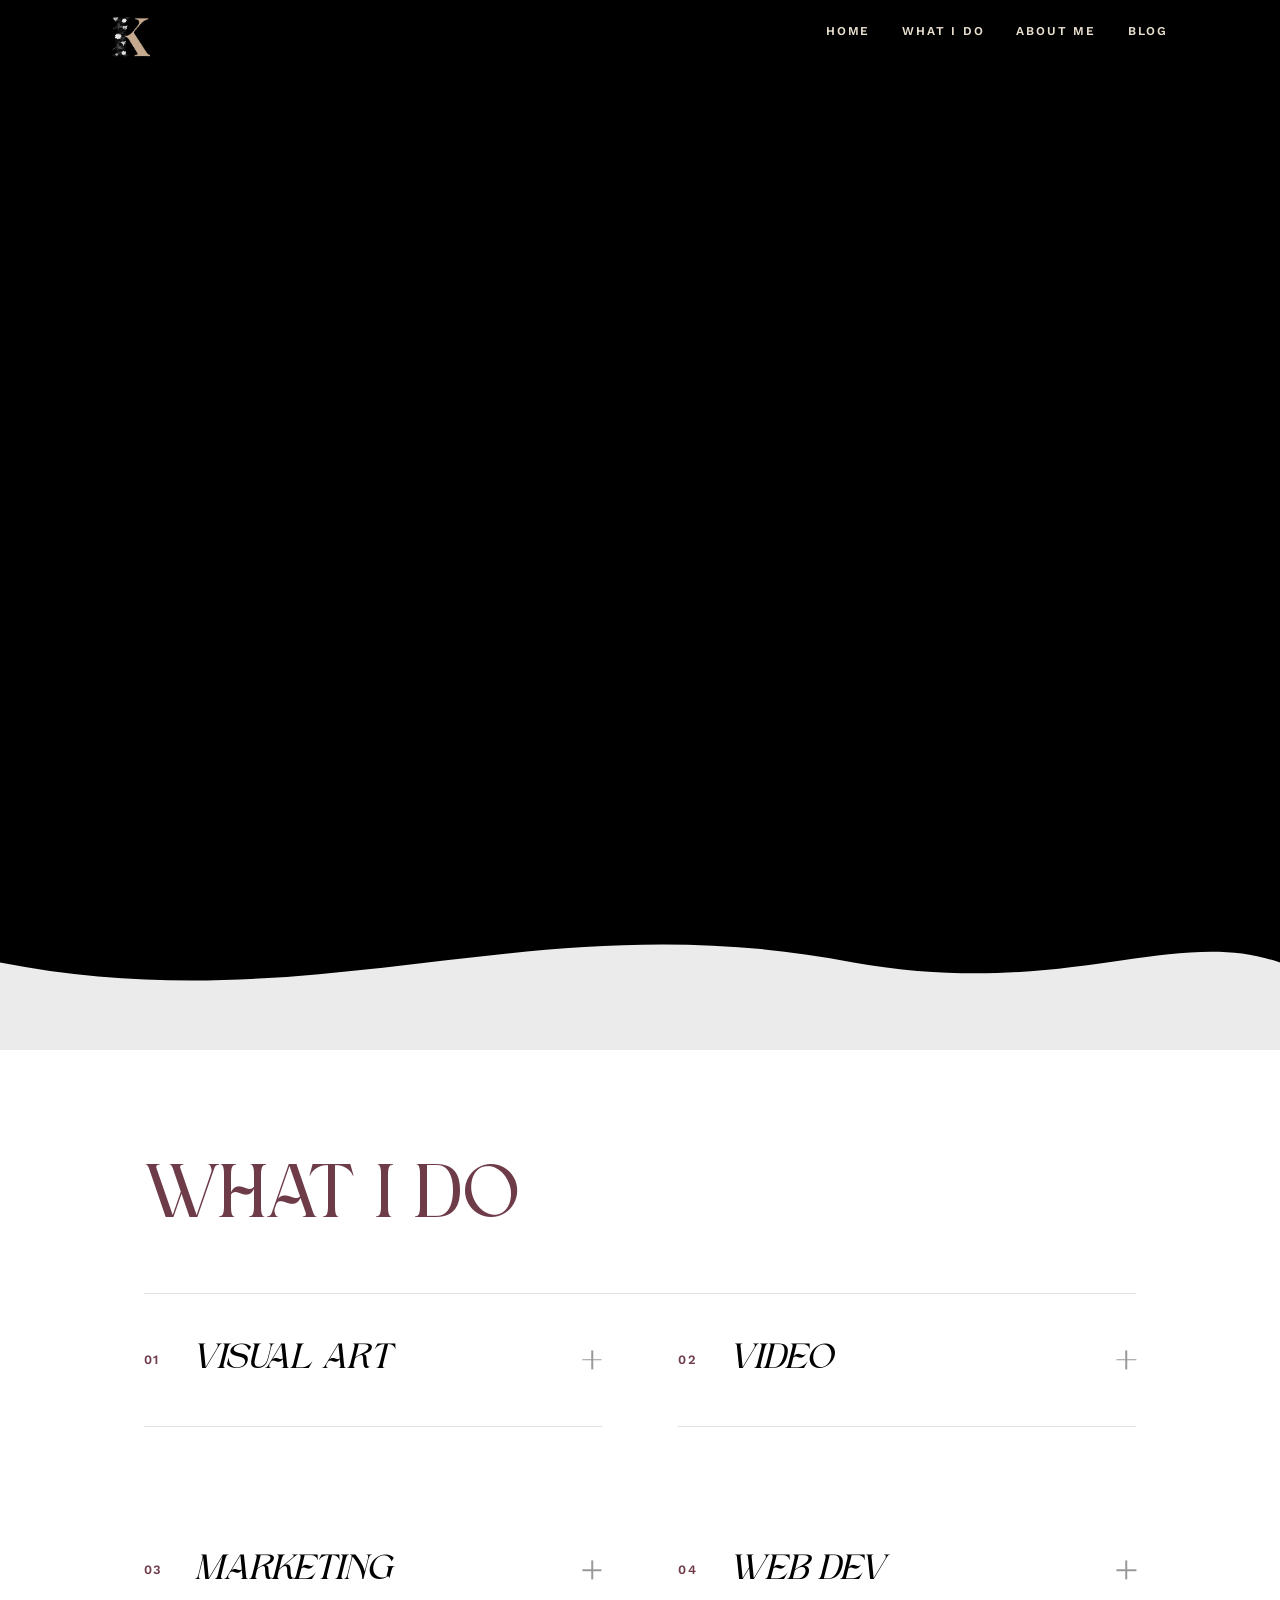
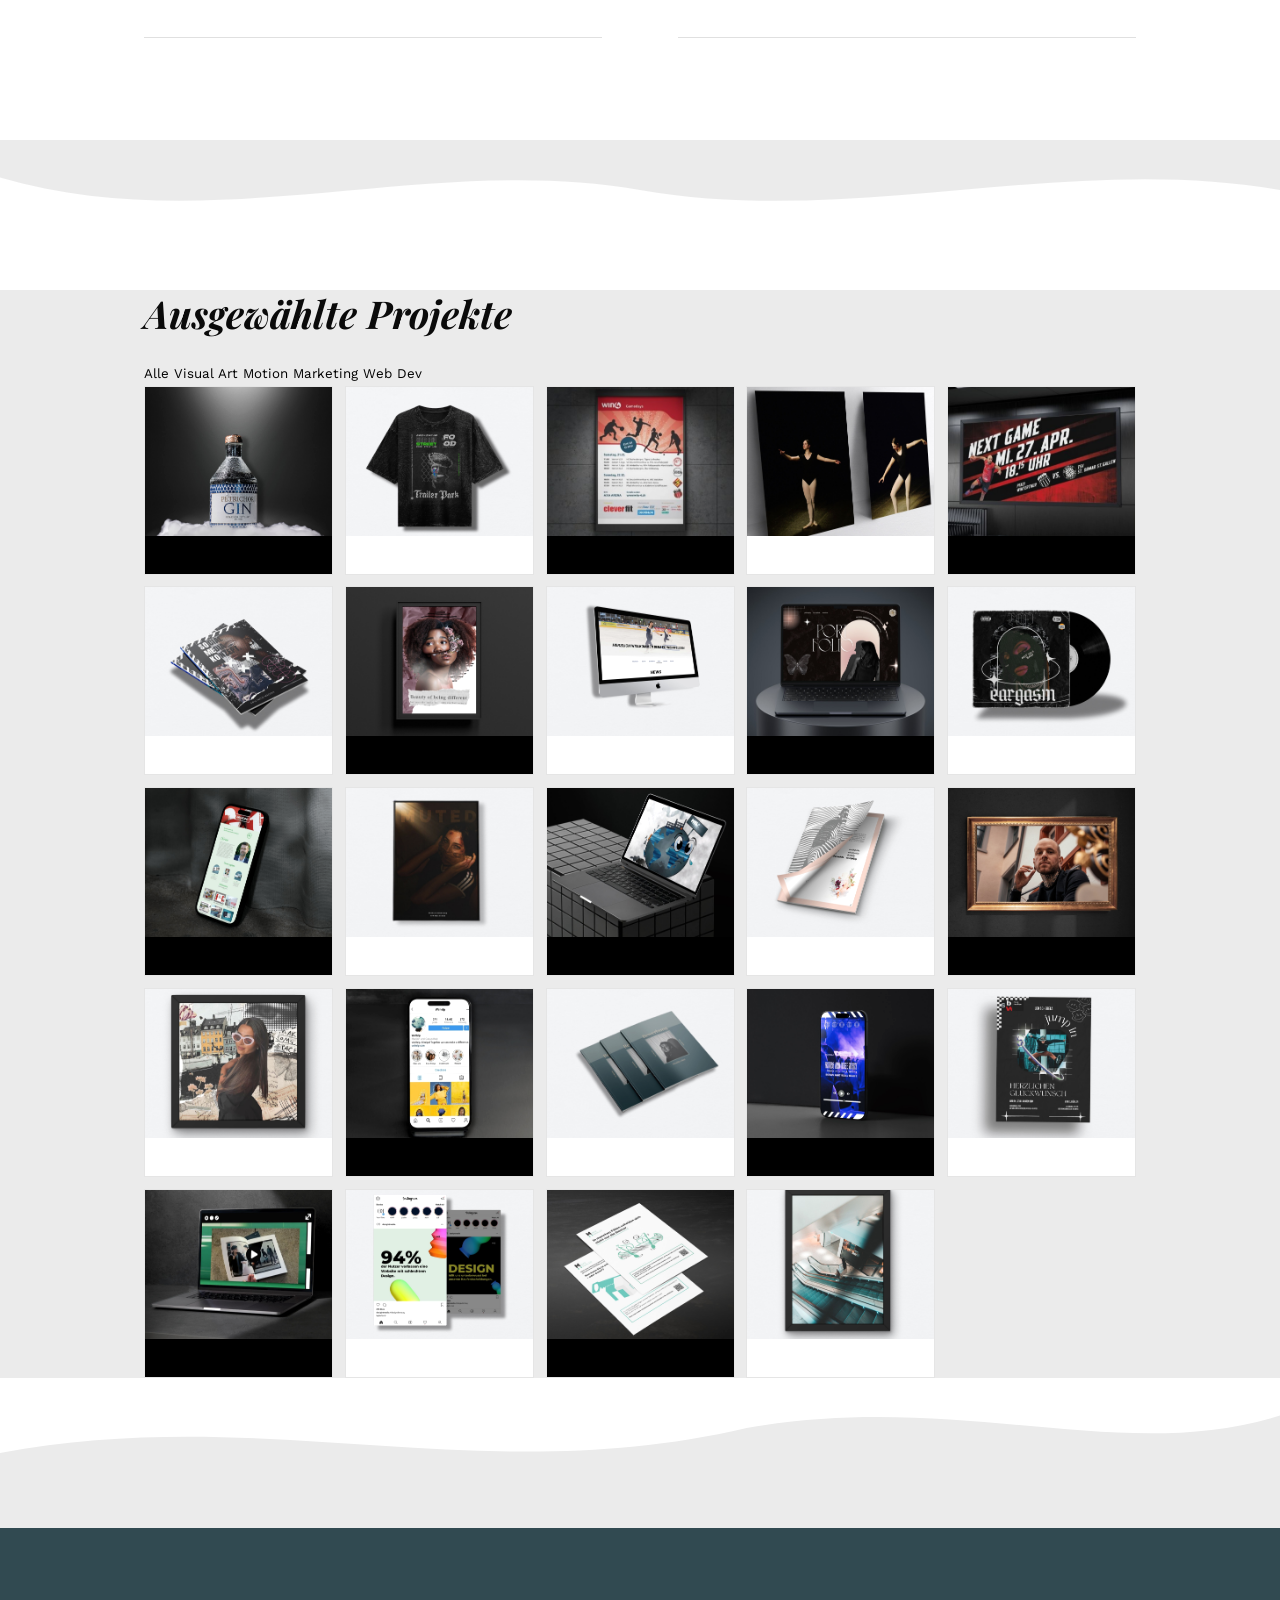
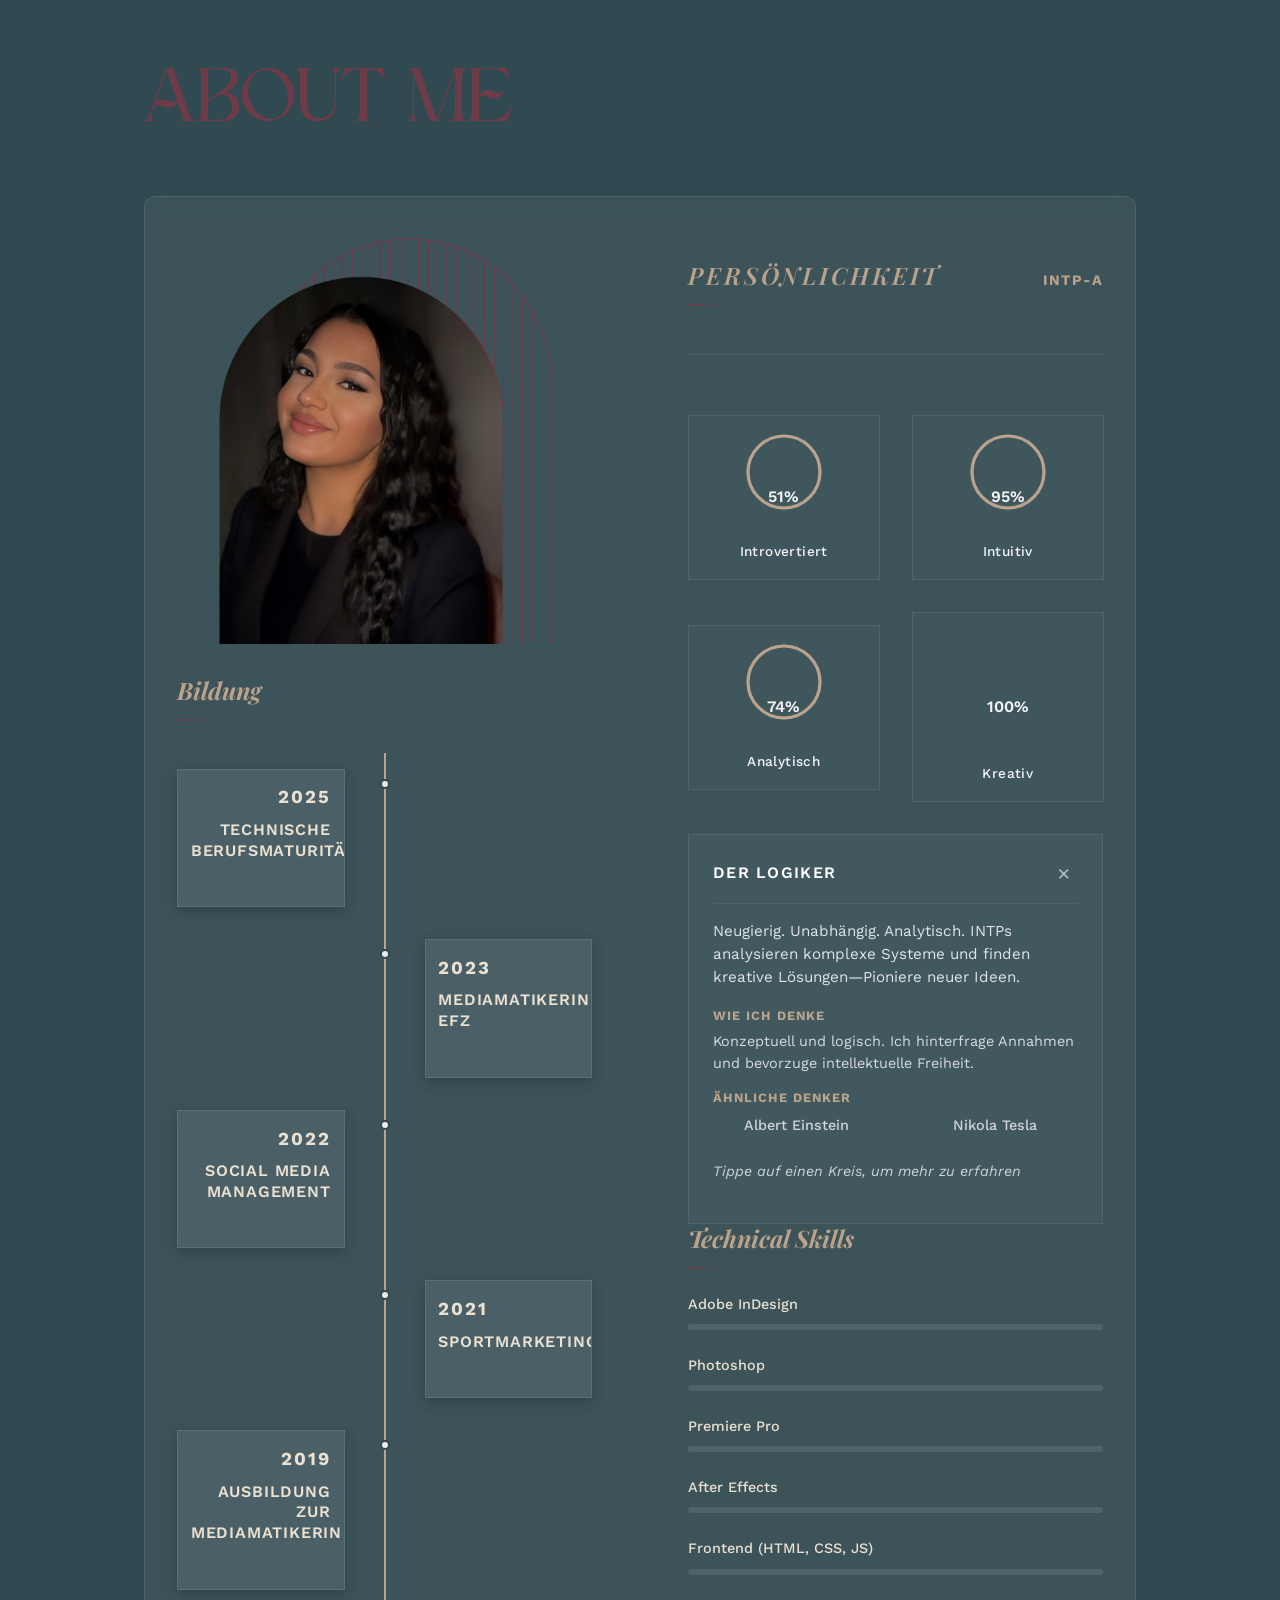
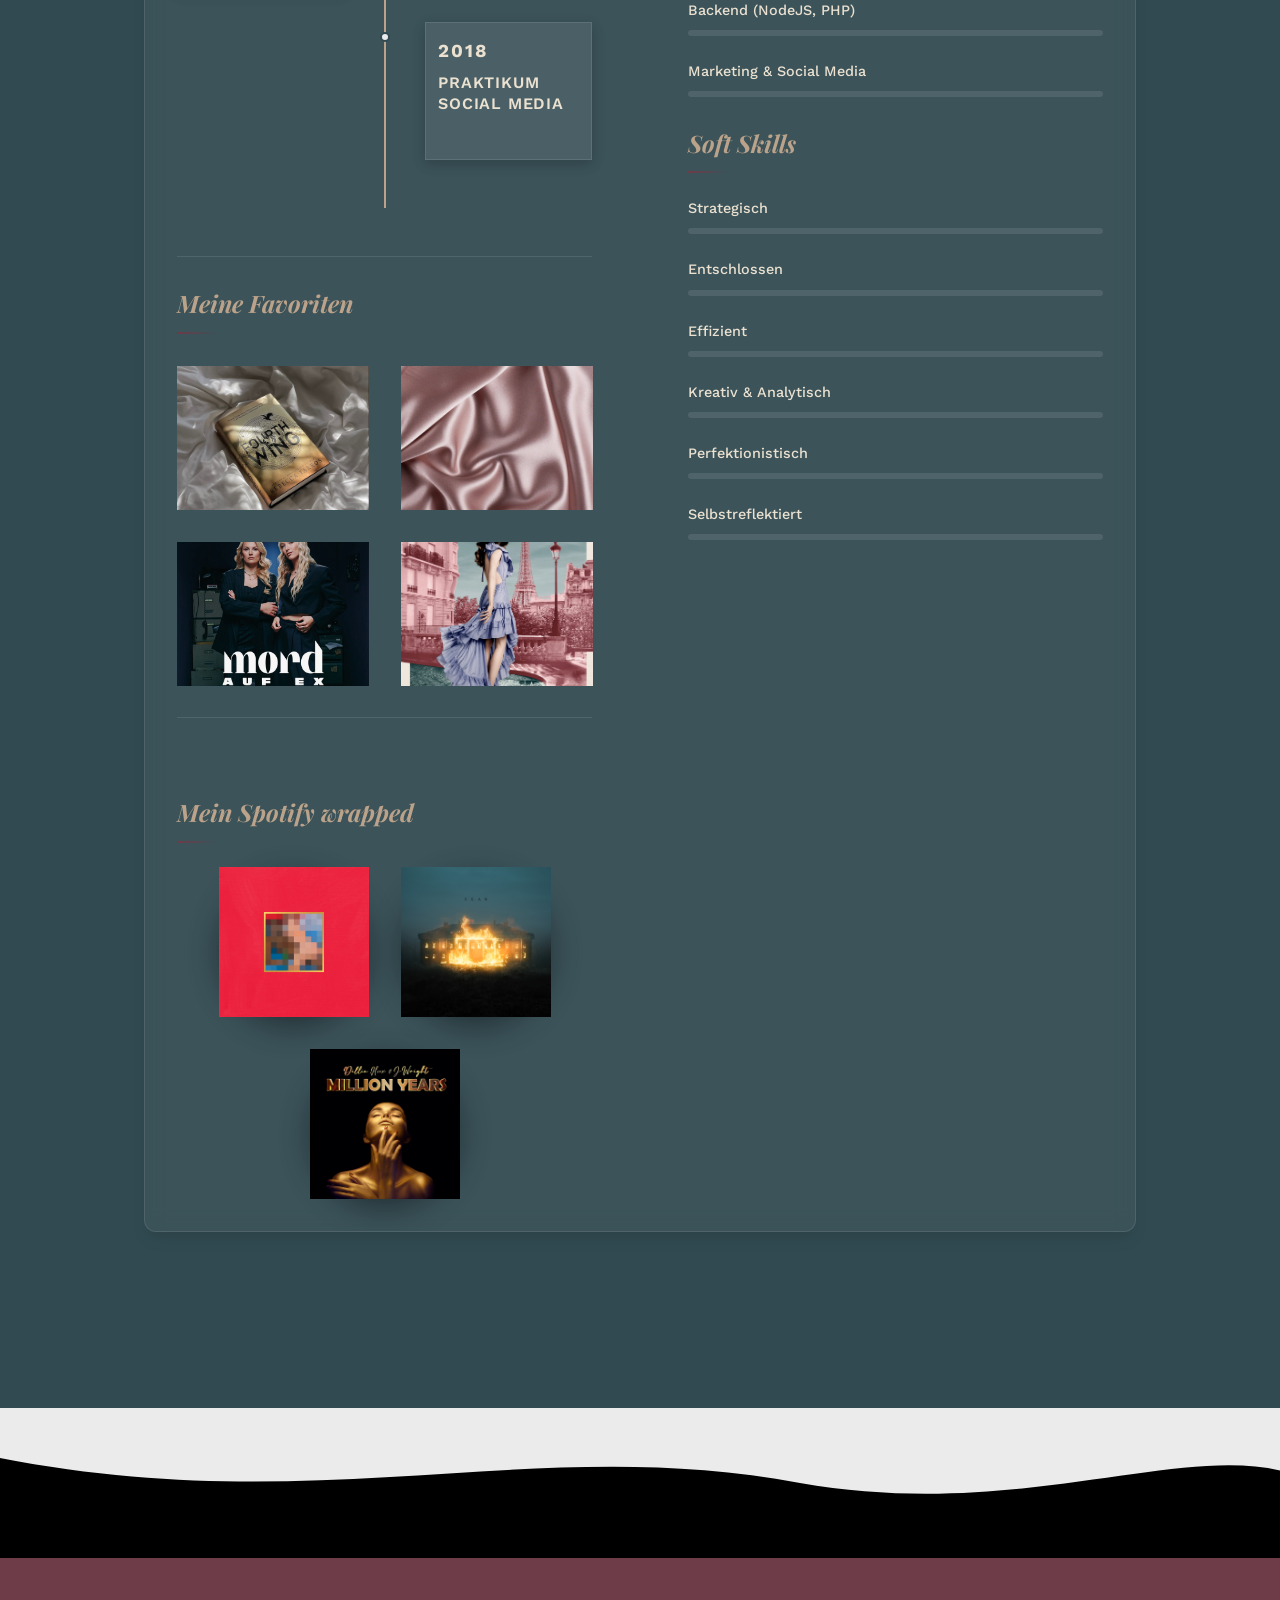
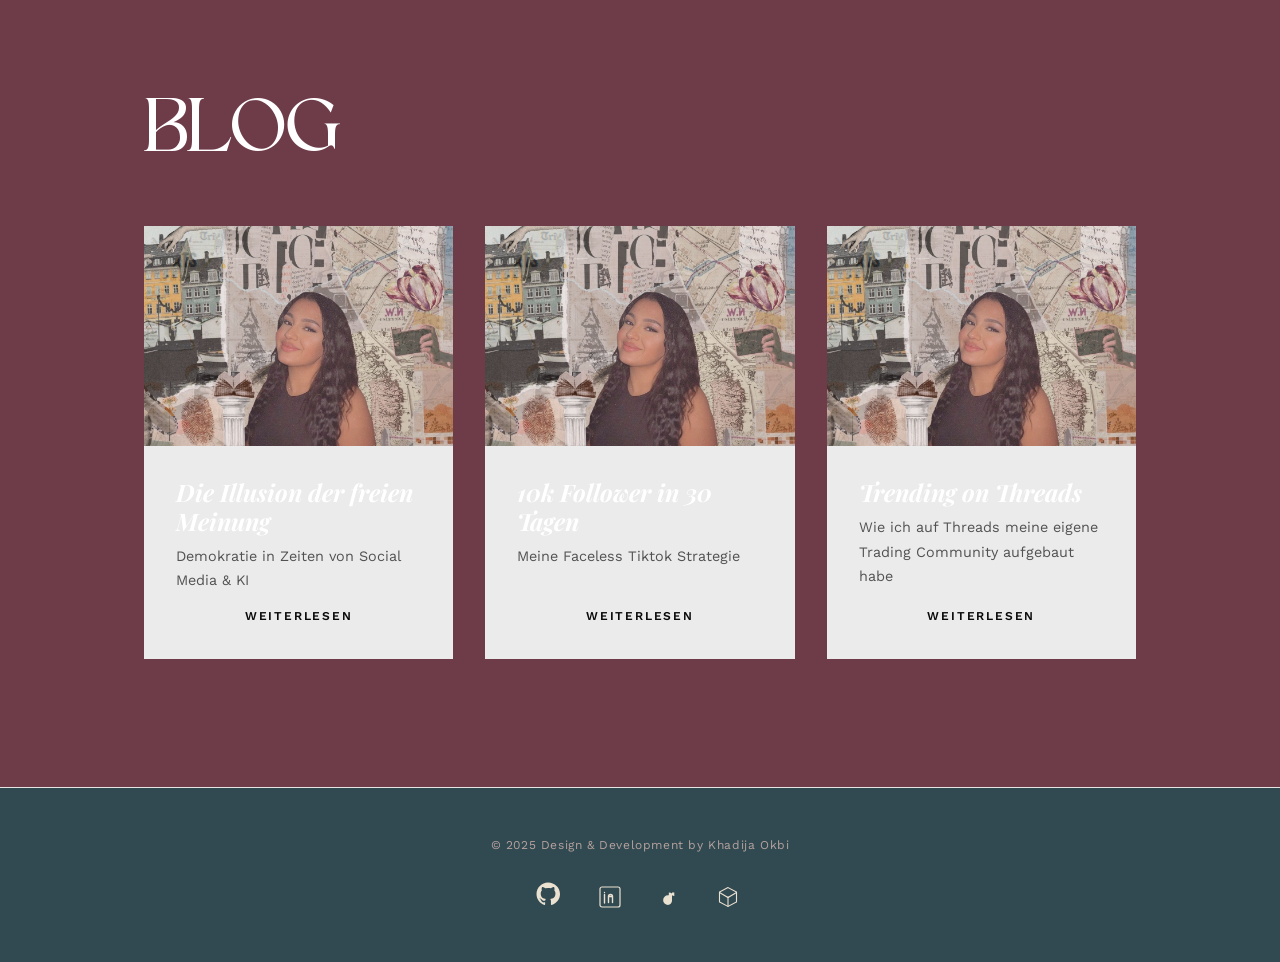
==== commit b206bad8: "Integrate existing portfolio with smooth rounded wave transitions Co-authored-by: kikuush13-alt <254" ====
--- a/index.html
+++ b/index.html
@@ -61,6 +61,13 @@
        
        </div>
        
+       <!-- Wave Transition -->
+       <div class="wave-transition wave-1">
+           <svg viewBox="0 0 1200 120" preserveAspectRatio="none">
+               <path d="M0,50 C300,100 500,0 800,50 C1000,80 1100,20 1200,50 L1200,120 L0,120 Z" fill="#ebebeb"></path>
+           </svg>
+       </div>
+       
       <!-- Work Section -->
       <section class="section-skills" id="expertise">
          <div class="container">
@@ -152,6 +159,15 @@
              </div>
            </div>
          </div>
+</section>
+
+<!-- Wave Transition -->
+<div class="wave-transition wave-2">
+    <svg viewBox="0 0 1200 120" preserveAspectRatio="none">
+        <path d="M0,30 C200,80 400,10 600,40 C800,70 1000,10 1200,40 L1200,120 L0,120 Z" fill="#ffffff"></path>
+    </svg>
+</div>
+
 <div class="section-projects" id="projects" aria-label="Projekte & Arbeiten">
    <div class="container">
       <h3>Ausgewählte Projekte</h3>
@@ -359,6 +375,14 @@
       </div>
       </div>
       </section>
+
+   <!-- Wave Transition -->
+   <div class="wave-transition wave-3">
+       <svg viewBox="0 0 1200 120" preserveAspectRatio="none">
+           <path d="M0,60 C250,20 450,90 700,40 C900,10 1050,70 1200,30 L1200,120 L0,120 Z" fill="#ebebeb"></path>
+       </svg>
+   </div>
+
    <!-- ABOUT SECTION - BEREINIGT & FUNKTIONAL -->
 <section class="section-about" id="about" aria-label="Über mich">
    <div class="container">
@@ -695,6 +719,14 @@
 
    </div>
 </section>
+
+  <!-- Wave Transition -->
+  <div class="wave-transition wave-4">
+      <svg viewBox="0 0 1200 120" preserveAspectRatio="none">
+          <path d="M0,40 C300,90 500,20 750,60 C950,90 1100,30 1200,50 L1200,120 L0,120 Z" fill="#000"></path>
+      </svg>
+  </div>
+
   <!-- Blog Section -->
   <section class="section-blog" id="blog" aria-label="Blog">
    <div class="container">
--- a/style/style.css
+++ b/style/style.css
@@ -316,6 +316,49 @@
   }
   
   /* =========================================
+     5.5 WAVE TRANSITIONS
+     ========================================= */
+  
+  .wave-transition {
+    width: 100%;
+    height: 150px;
+    position: relative;
+    overflow: visible;
+    display: block;
+  }
+  
+  @media (max-width: 768px) {
+    .wave-transition {
+      height: 100px;
+    }
+  }
+  
+  .wave-transition svg {
+    position: absolute;
+    bottom: 0;
+    left: 0;
+    width: 100%;
+    height: 100%;
+    display: block;
+  }
+  
+  .wave-1 {
+    background: var(--bg-primary);
+  }
+  
+  .wave-2 {
+    background: var(--bg-secondary);
+  }
+  
+  .wave-3 {
+    background: #ffffff;
+  }
+  
+  .wave-4 {
+    background: var(--bg-secondary);
+  }
+  
+  /* =========================================
      6. SECTION TITLES & ANIMATIONS
      ========================================= */
   
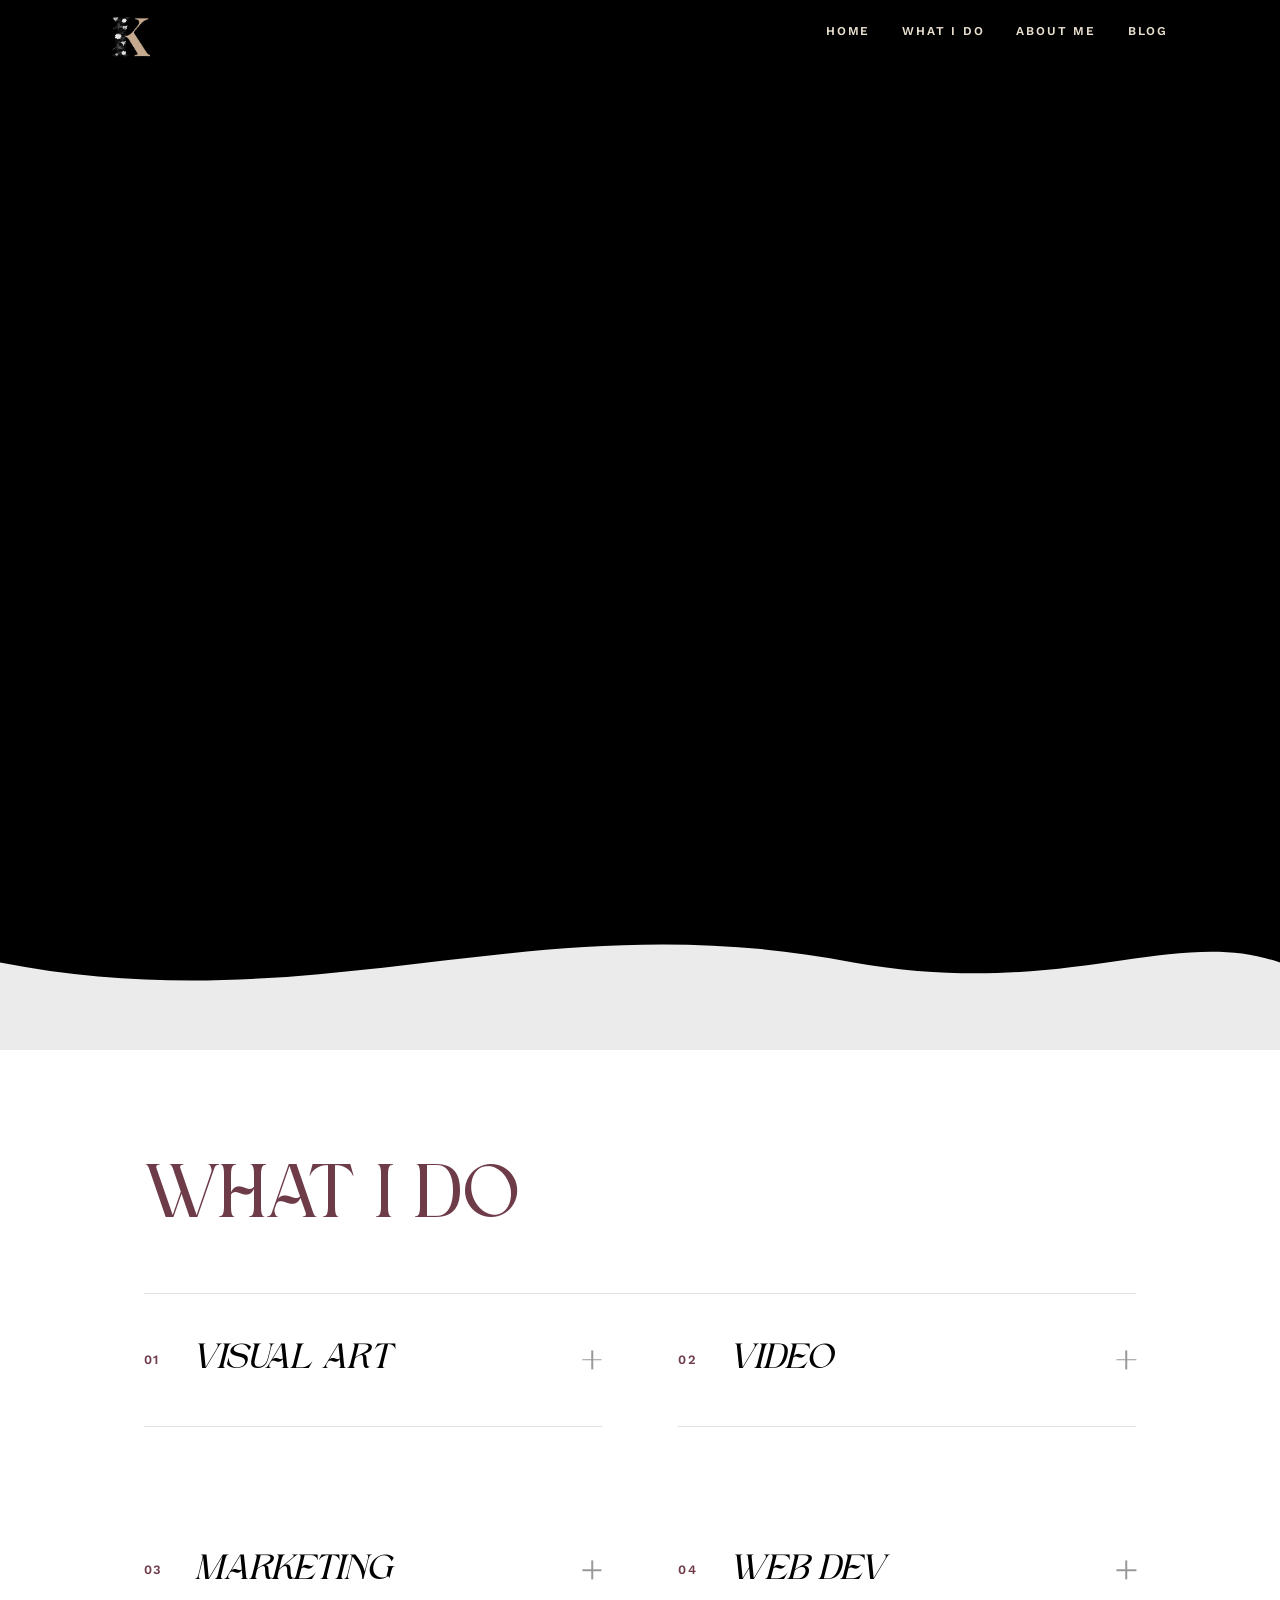
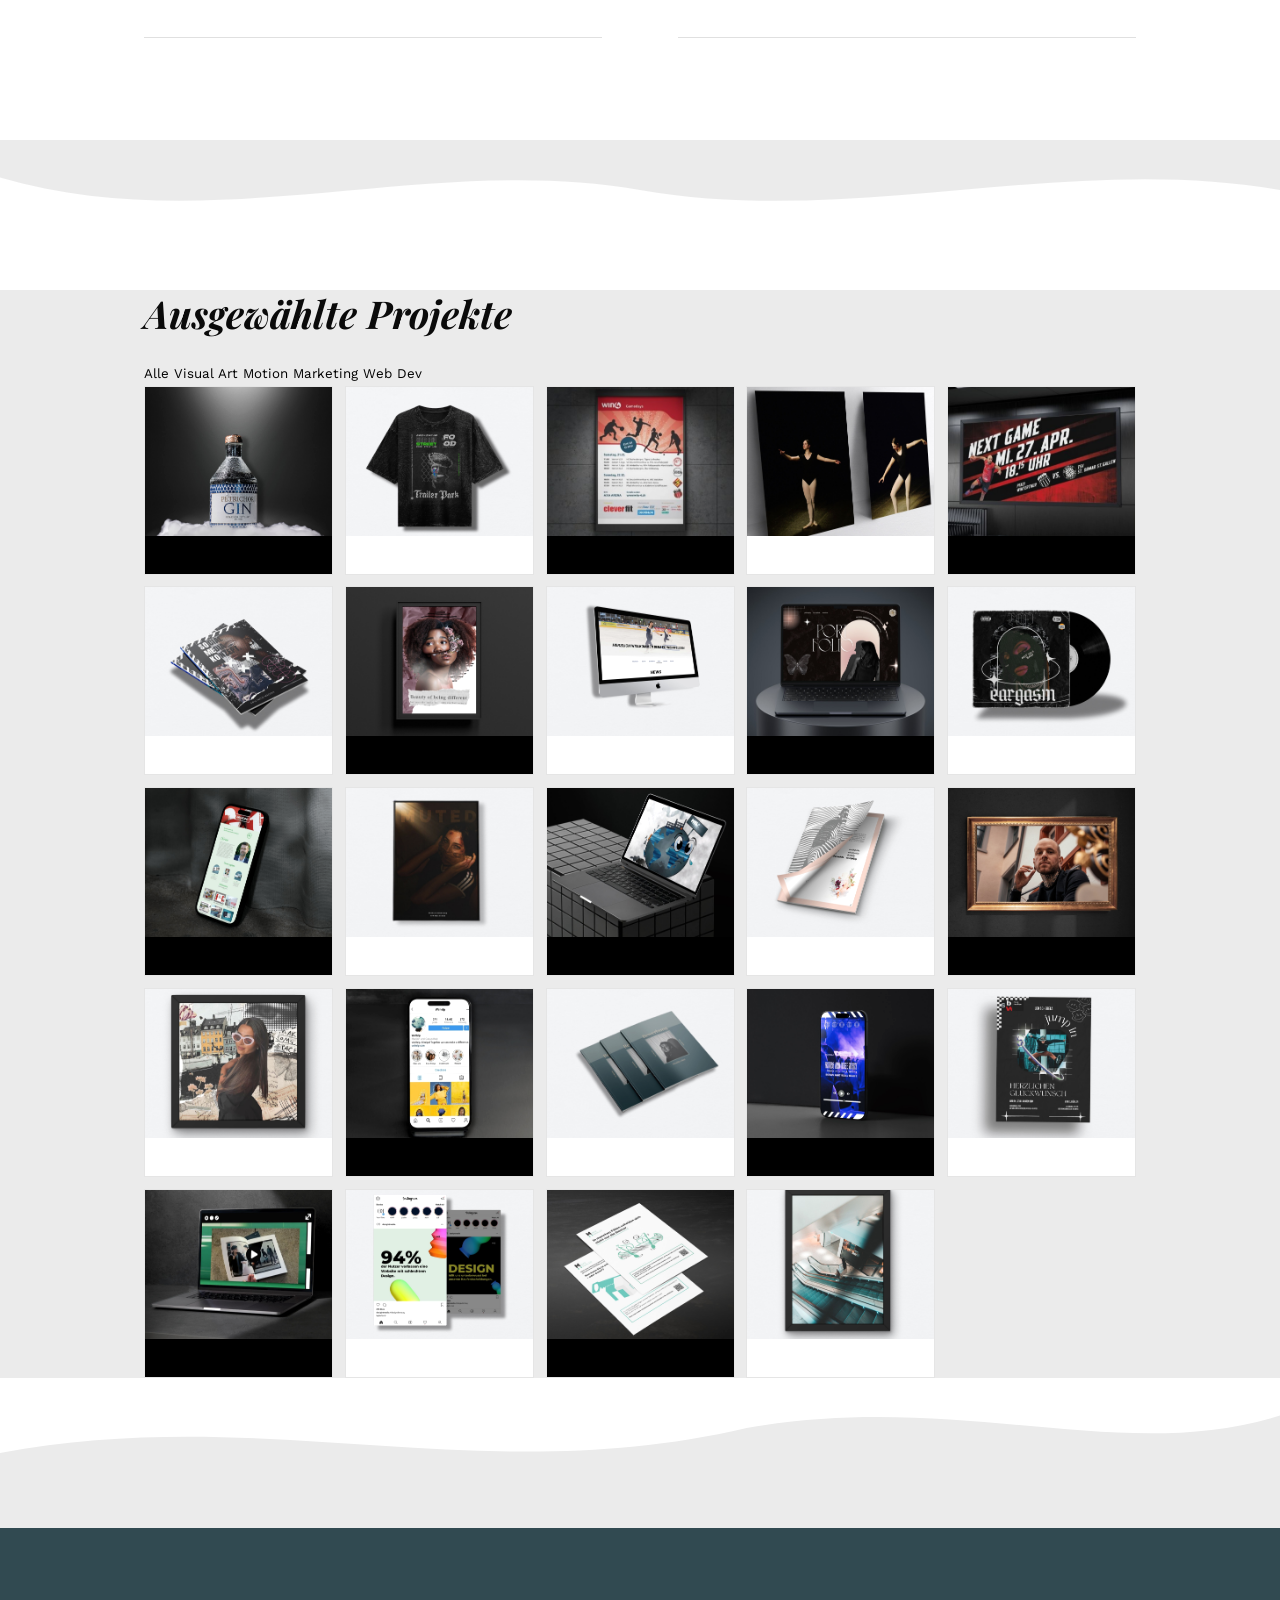
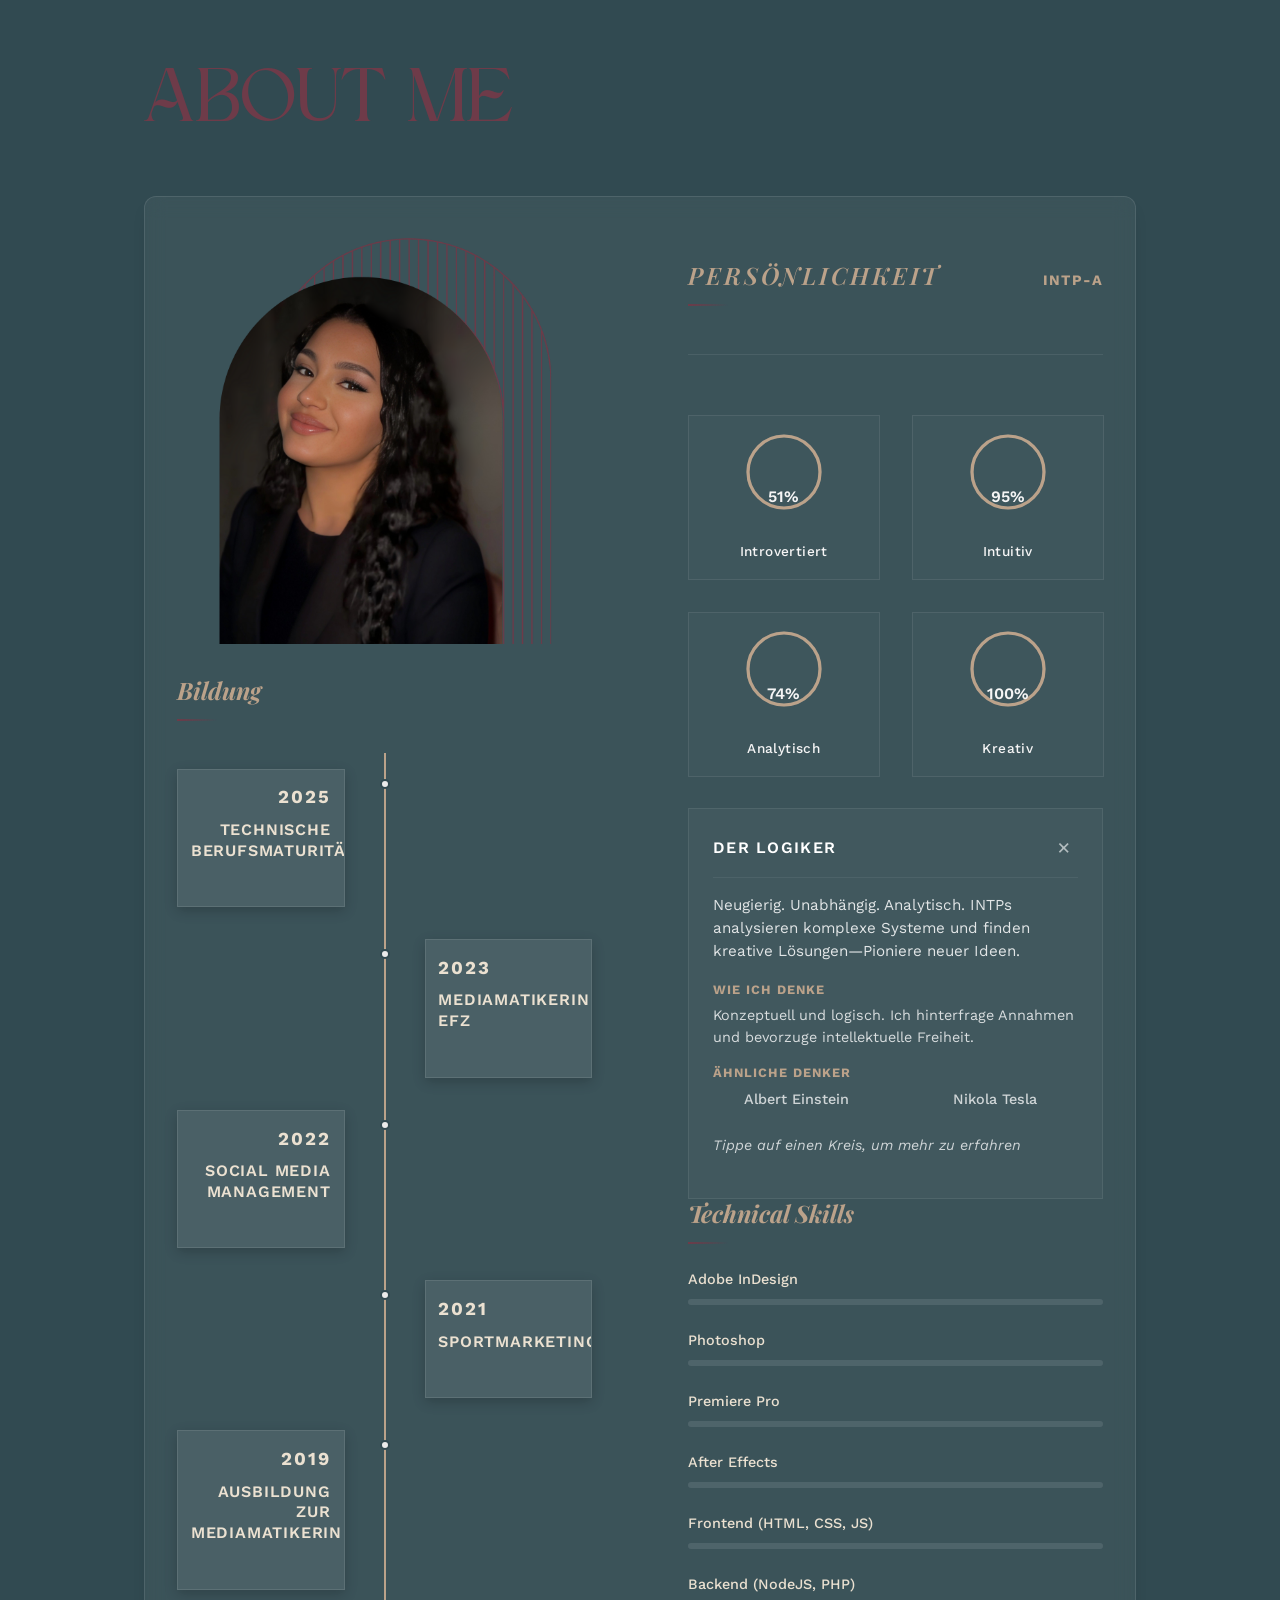
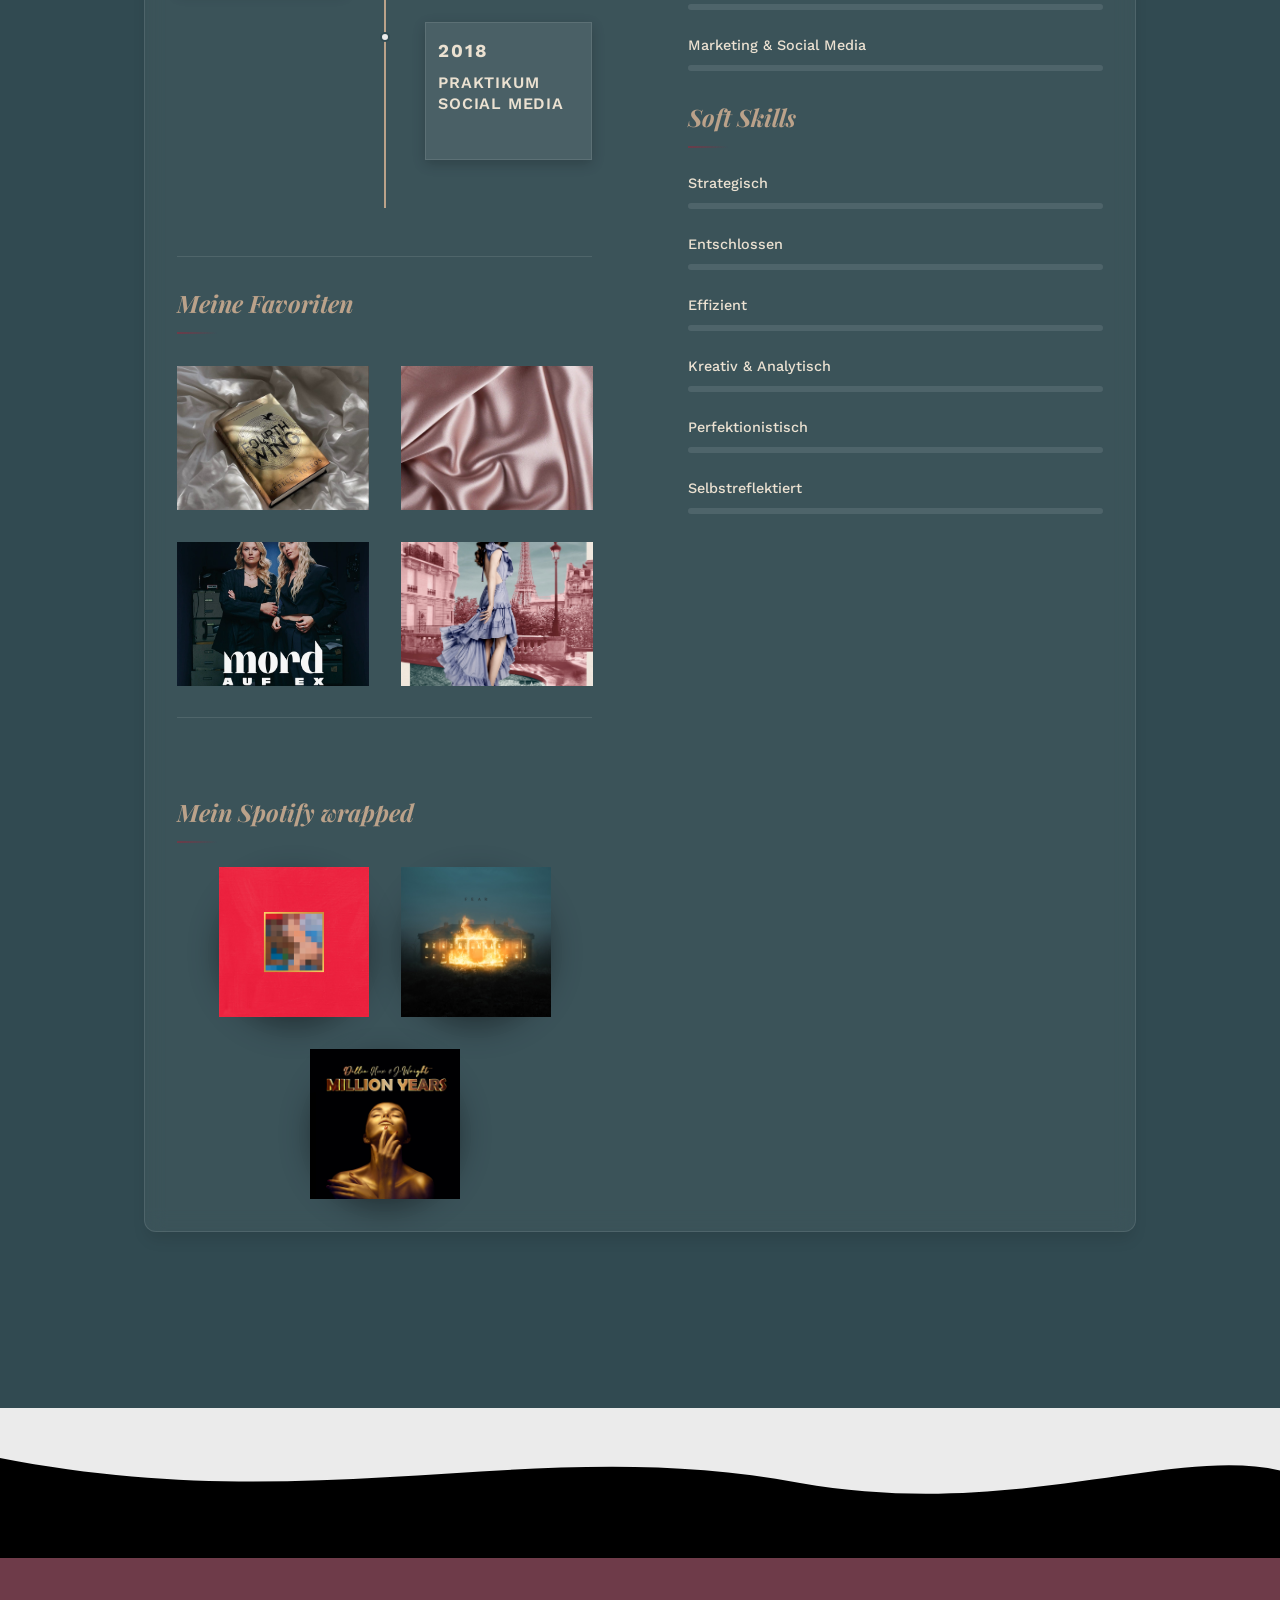
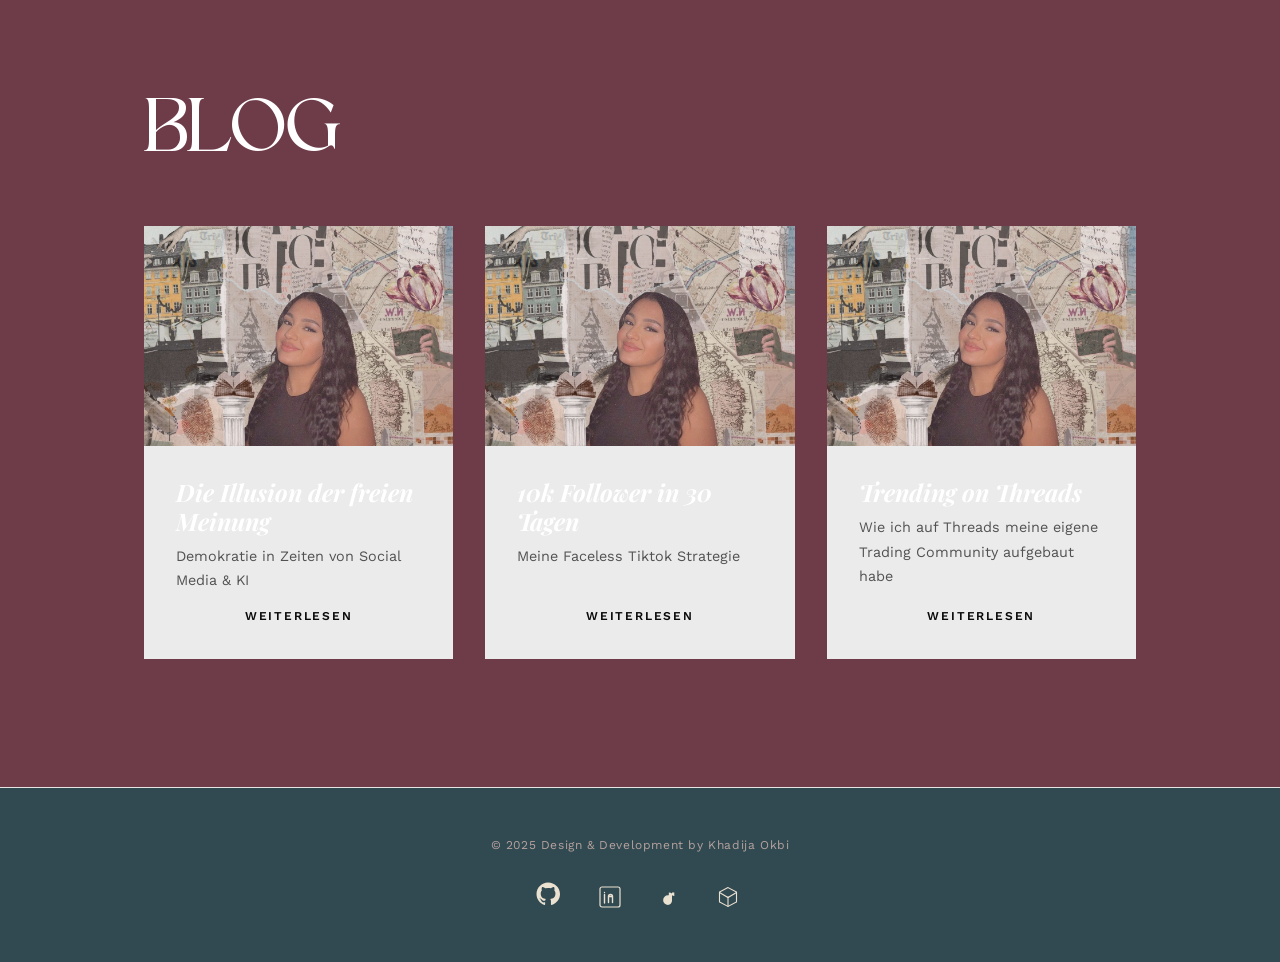
==== commit 8d3b8fab: "Fix SVG structure in MBTI section Co-authored-by: kikuush13-alt <254438065+kikuush13-alt@users.norep" ====
--- a/index.html
+++ b/index.html
@@ -614,7 +614,7 @@
                      </li>
 
                      <li class="mbti-item" data-aspect="Kreativ" data-percent="100" tabindex="0" role="button" aria-pressed="false">
-                        <svg viewBox="0 0 100 100" class="mbti-svg" aria-hidden="true"></svg>
+                        <svg viewBox="0 0 100 100" class="mbti-svg" aria-hidden="true">
                            <circle cx="50" cy="50" r="45" class="mbti-track"></circle>
                            <circle cx="50" cy="50" r="45" class="mbti-progress"></circle>
                         </svg>
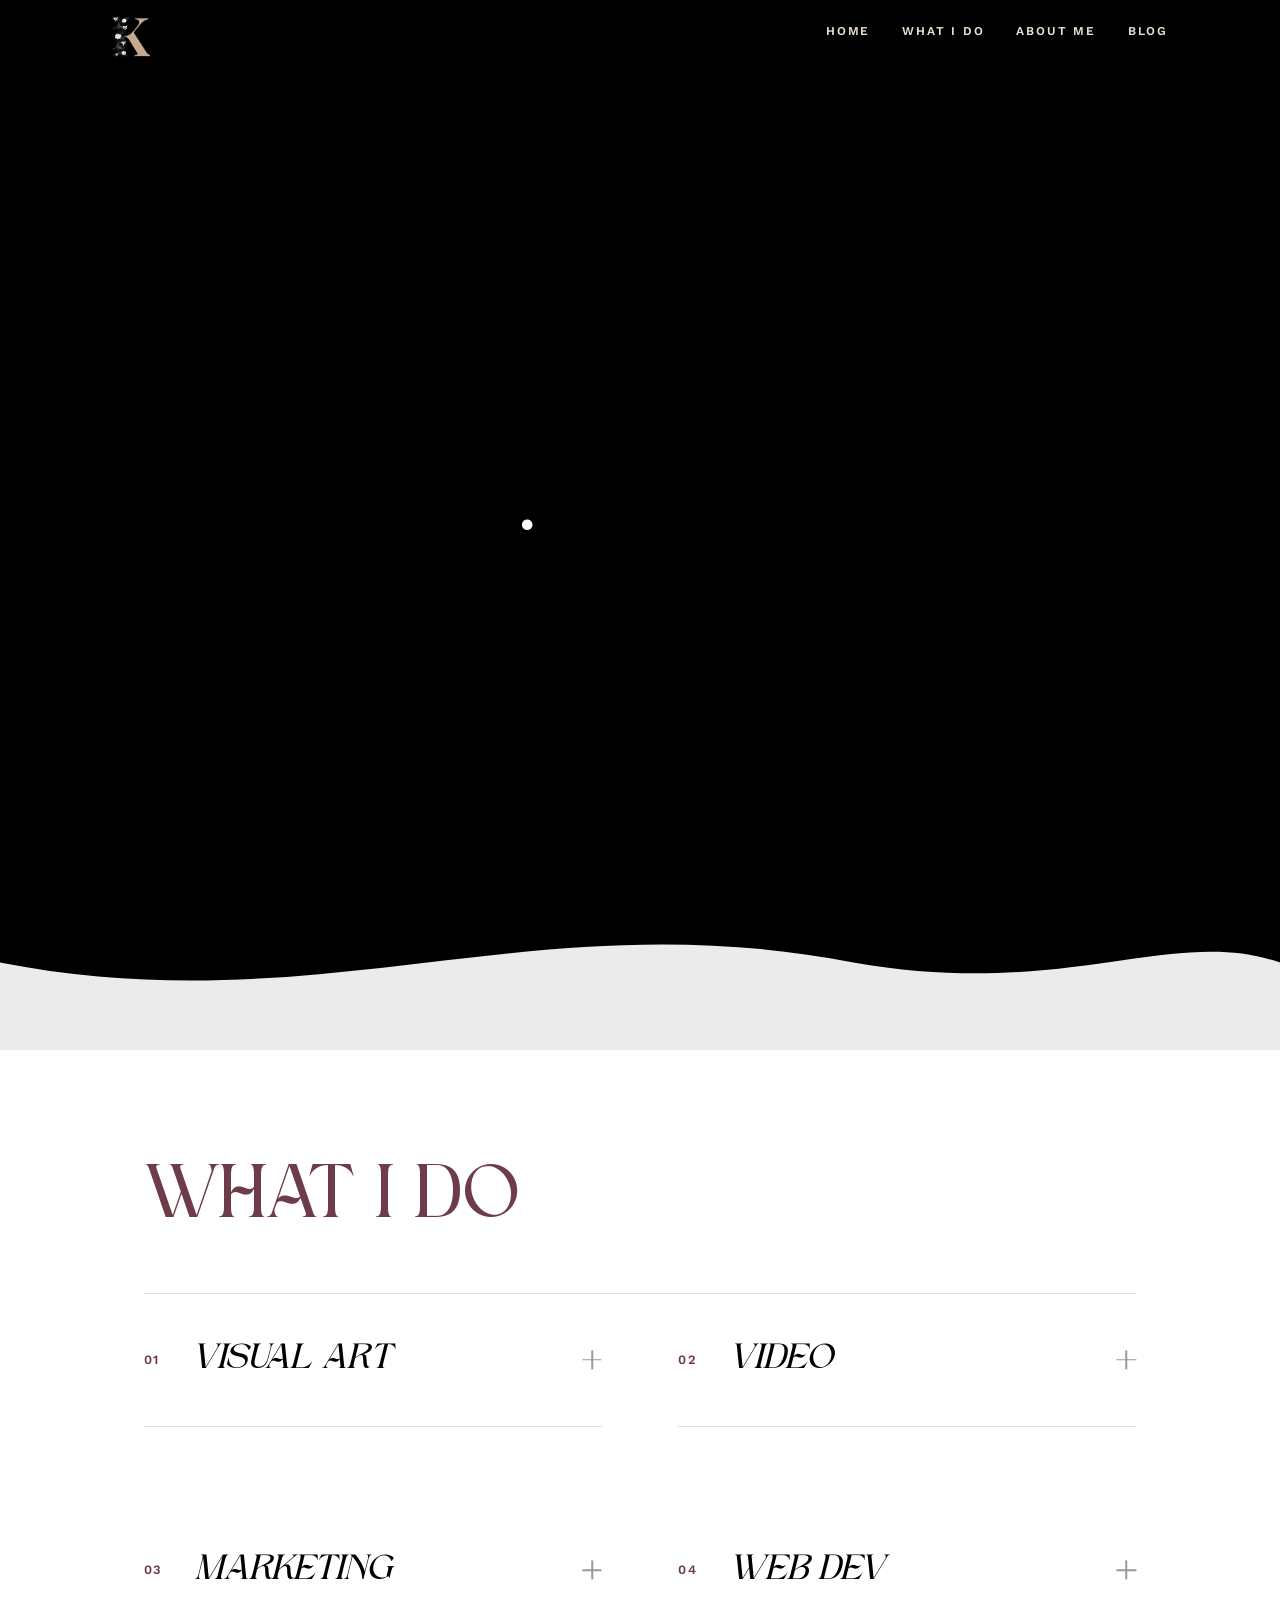
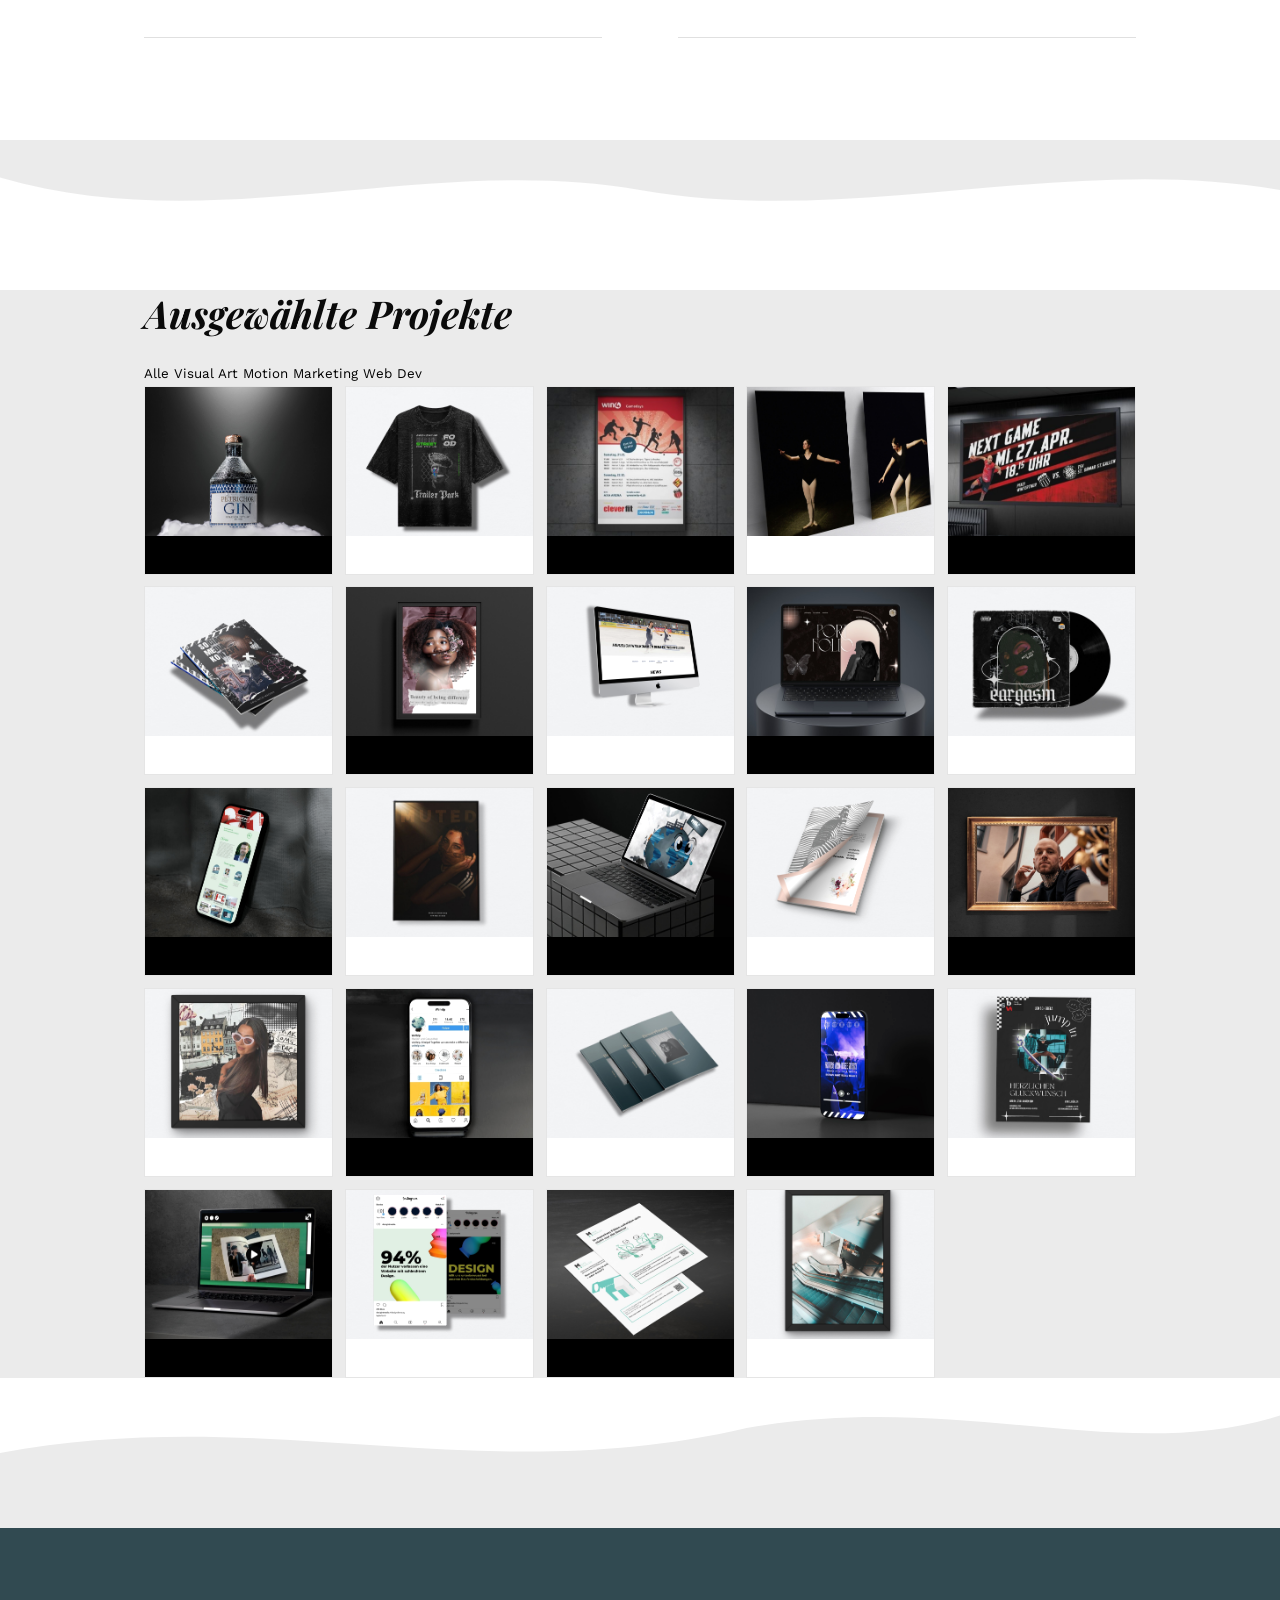
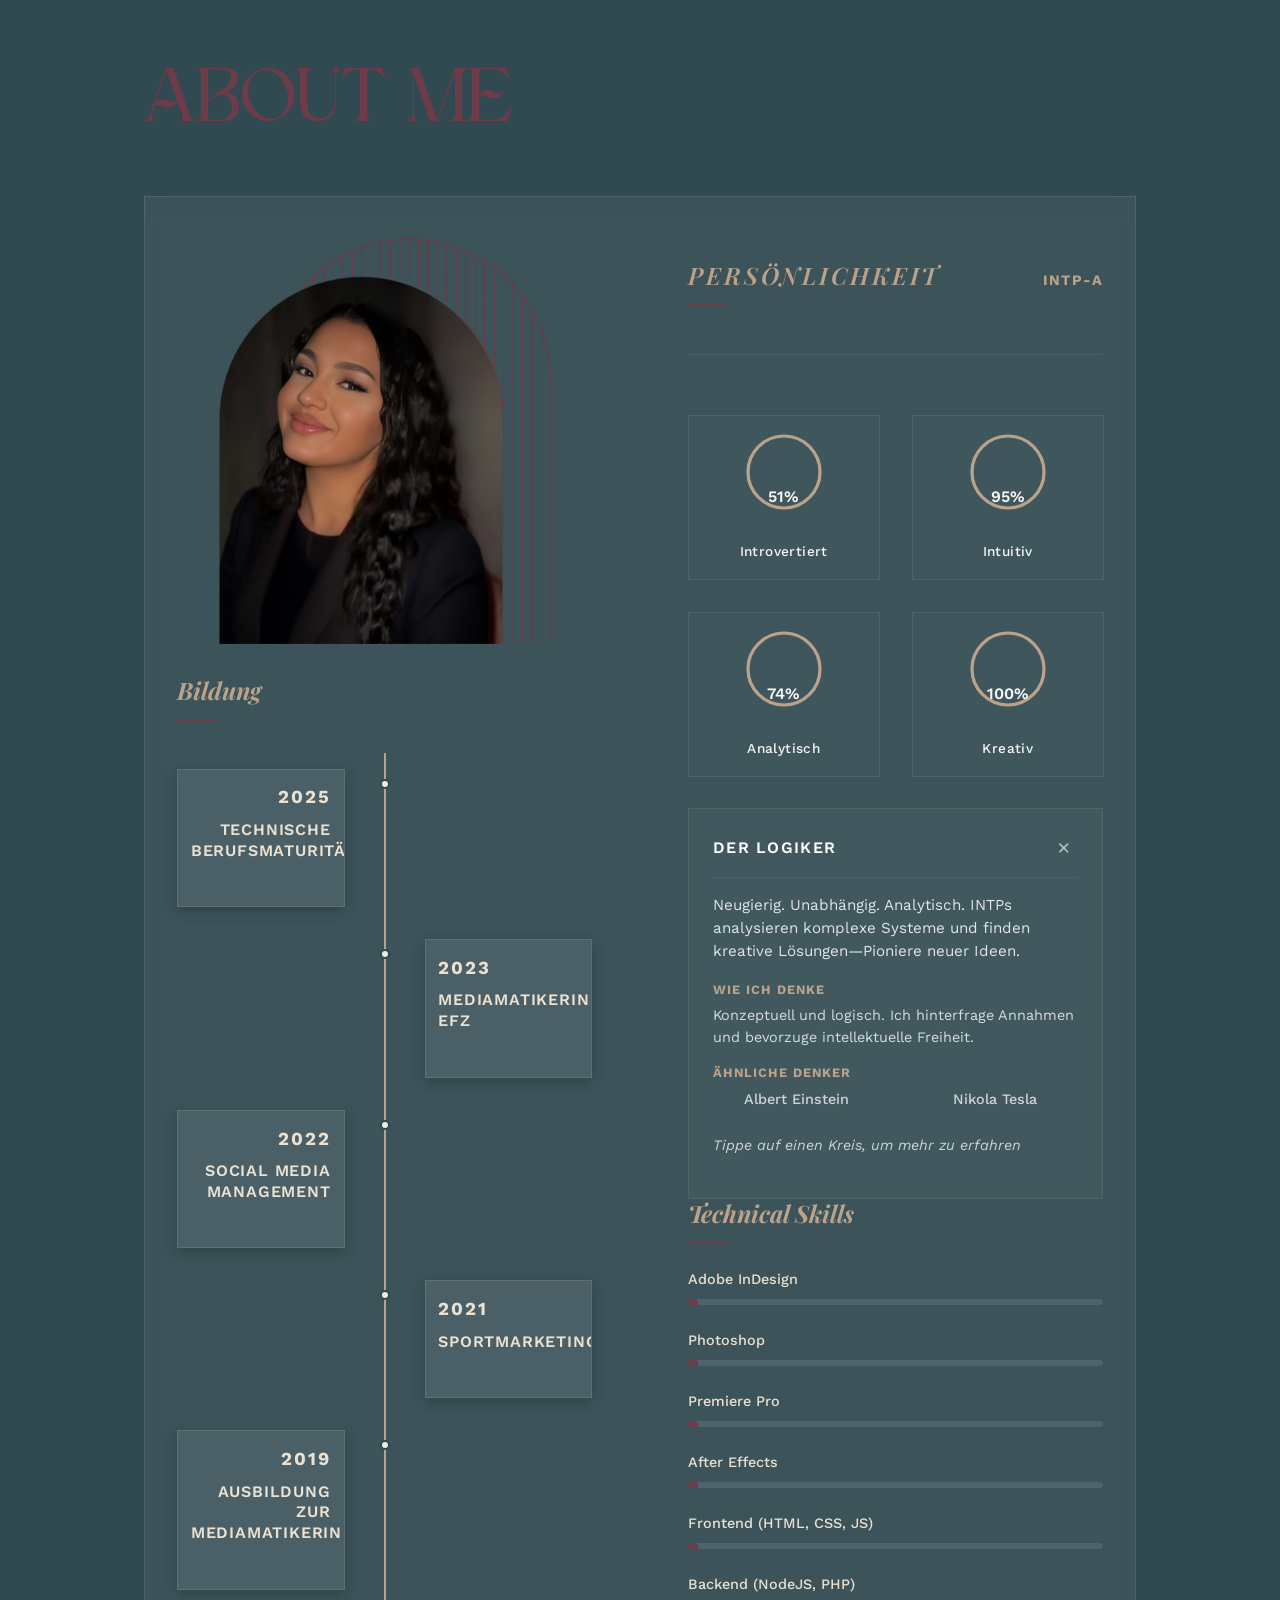
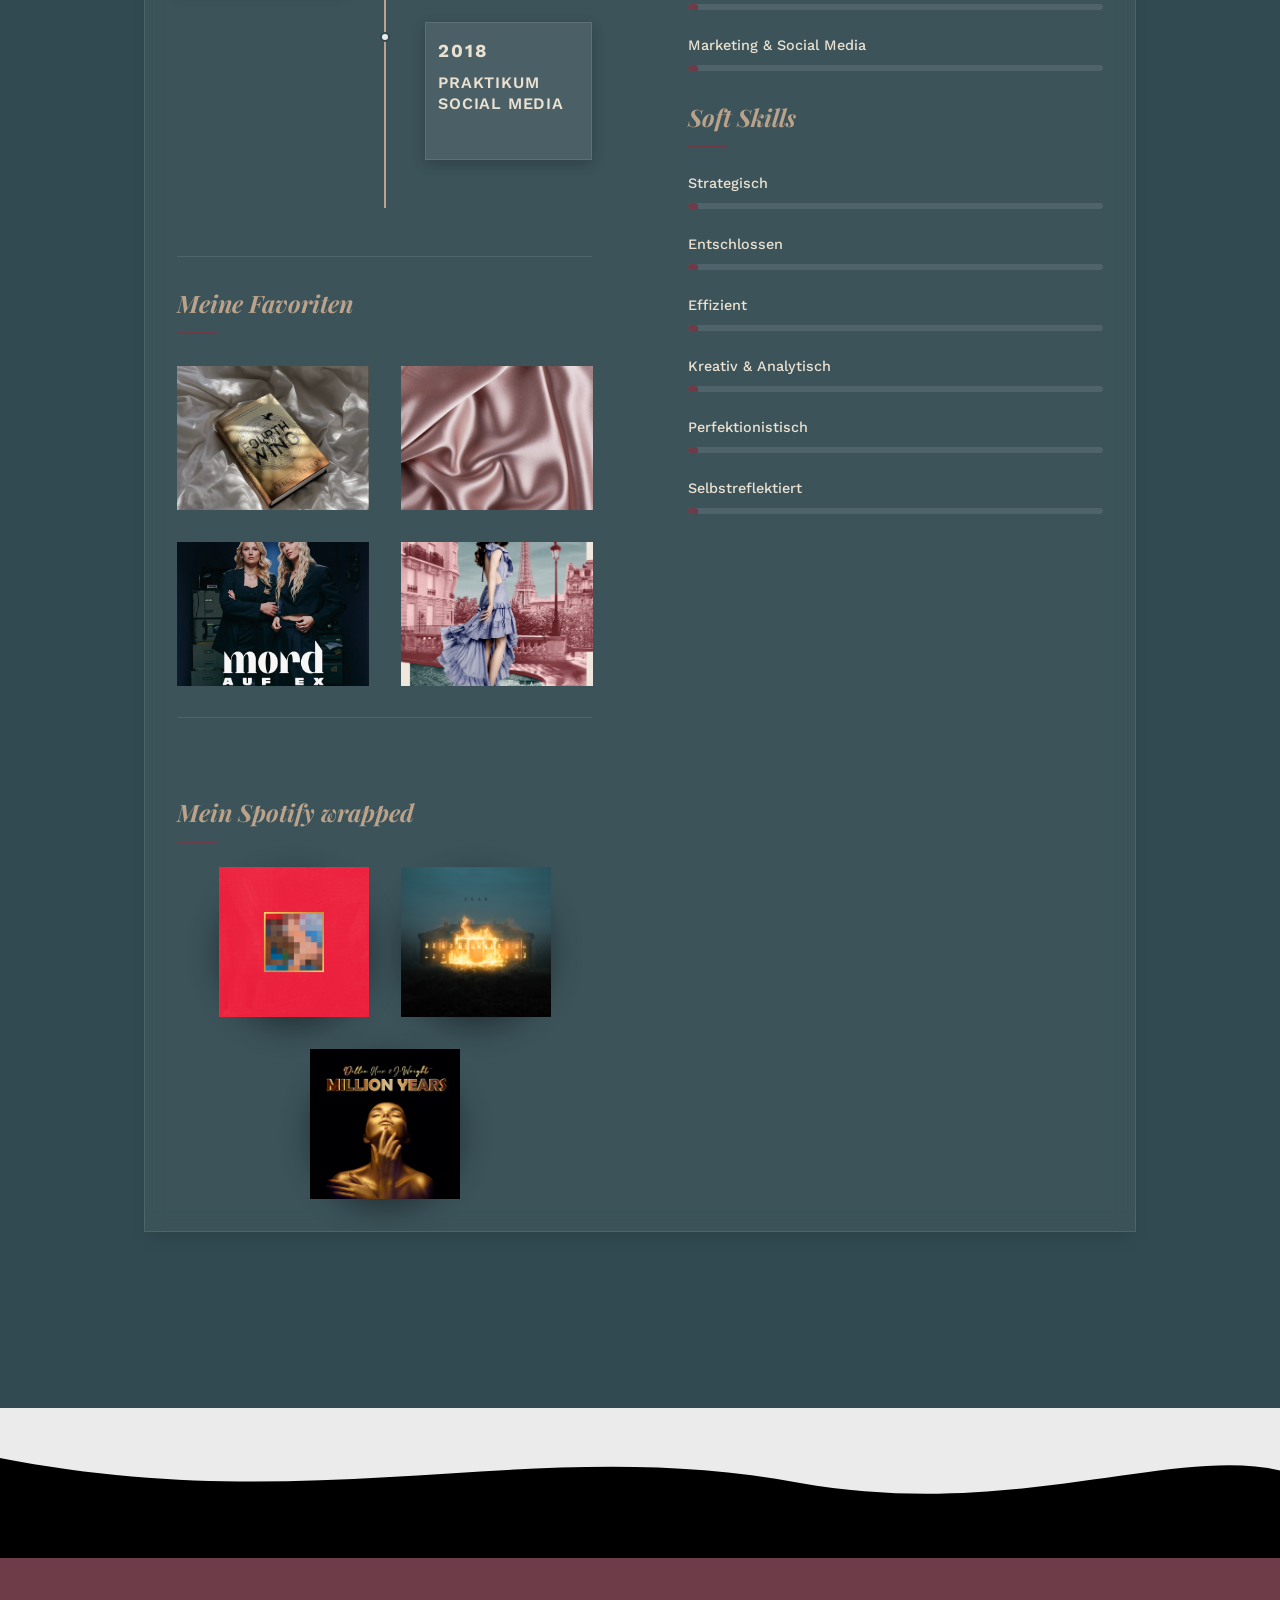
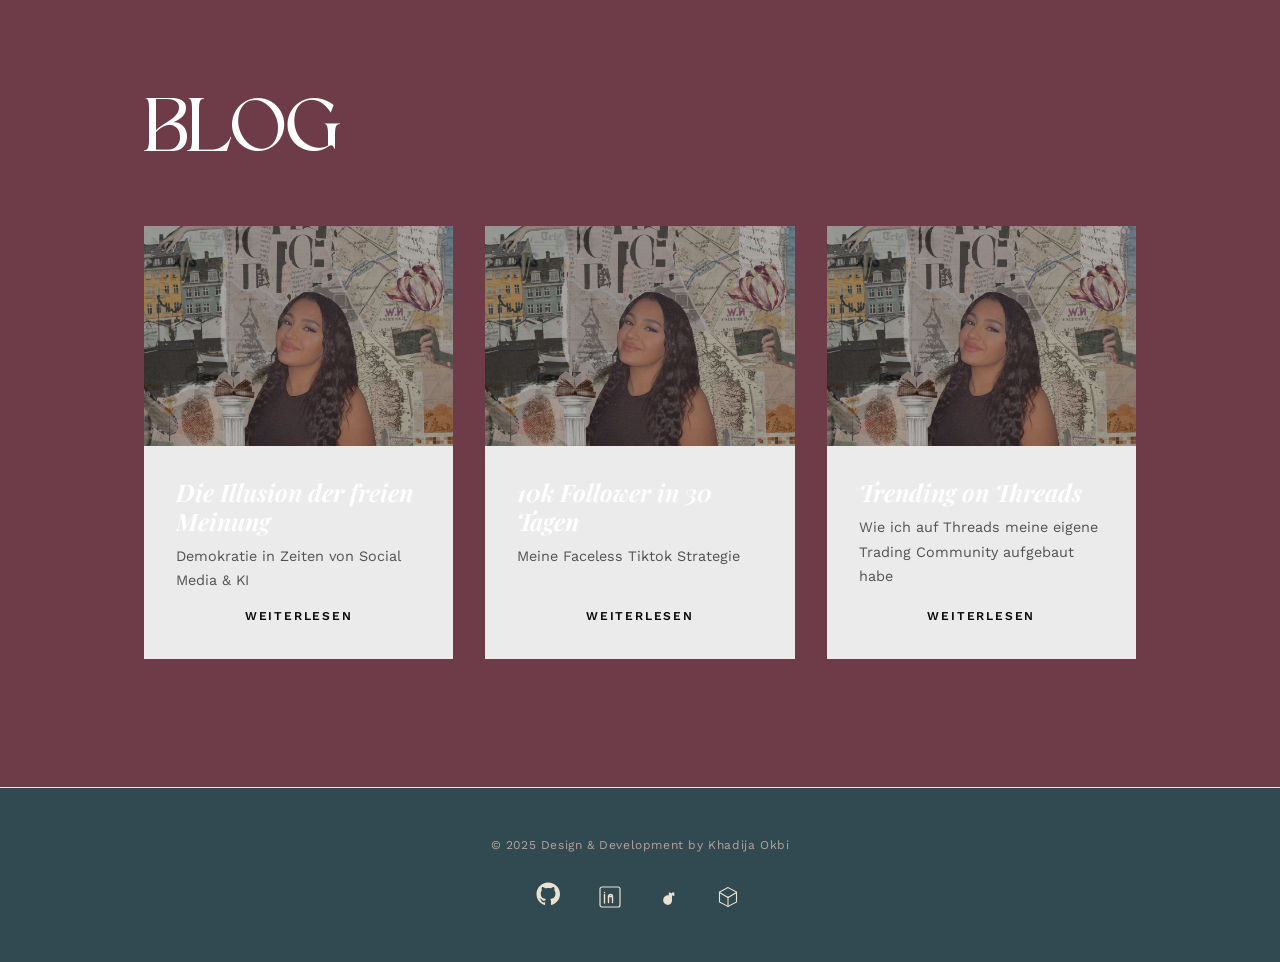
==== commit b7db06f0: "Phase 1: Remove gradients, sharp corners, fix h1 typography with Playfair Display Co-authored-by: ki" ====
--- a/index.html
+++ b/index.html
@@ -52,10 +52,8 @@
          <!-- Content -->
          <div class="hero-content-wrapper hero-header">
            <h1 class="hero-claim">
-             <span class="word word-1">think</span><br>
-             <span class="word word-2">more</span><br>
-             <span class="word word-3">design</span><br>
-             <span class="word word-4">less</span>
+             <span class="word word-1"><em><strong>Design</strong></em></span> <span class="word word-2">less</span><br>
+             <span class="word word-3">think</span> <span class="word word-4"><em><strong>more</strong></em></span>.
            </h1>
          </div>
        
--- a/style/style.css
+++ b/style/style.css
@@ -302,11 +302,20 @@
   
   .hero-claim {
     font-size: clamp(3rem, 7vw, 8rem);
-    line-height: 0.95;
+    line-height: 1.2;
+    font-style: normal;
+    font-weight: 400;
+    color: #fff;
+    font-family: var(--font-display);
+    text-align: center;
+  }
+  
+  .hero-claim em {
     font-style: italic;
+  }
+  
+  .hero-claim strong {
     font-weight: 700;
-    color: #fff;
-    font-family: var(--font-higuen);
   }
   
   .word {
@@ -667,7 +676,7 @@
     gap: 3rem;
     background: rgba(255, 255, 255, 0.05);
     border: 1px solid rgba(255, 255, 255, 0.1);
-    border-radius: 12px;
+    border-radius: 0;
     overflow: hidden;
     box-shadow: var(--shadow-lg);
     backdrop-filter: blur(10px);
@@ -711,7 +720,7 @@
     left: 0;
     width: 40px;
     height: 2px;
-    background: linear-gradient(90deg, var(--accent-burgundy), transparent);
+    background: var(--accent-burgundy);
   }
   
   .about-image-wrapper {
@@ -736,7 +745,7 @@
   .about-image-wrapper img {
     width: 100%;
     height: auto;
-    border-radius: 8px;
+    border-radius: 0;
     transition: transform 0.4s var(--easing-standard);
   }
   
@@ -840,7 +849,7 @@
   .event-card {
     background: rgba(255, 255, 255, 0.08);
     border: 1px solid rgba(255, 255, 255, 0.1);
-    border-radius: 8px;
+    border-radius: 0;
     padding: 1rem;
     transition: all 0.4s var(--easing-standard);
     box-shadow: 0 4px 12px rgba(0, 0, 0, 0.2);
@@ -855,7 +864,7 @@
     left: -100%;
     width: 100%;
     height: 3px;
-    background: linear-gradient(90deg, var(--accent-burgundy), var(--accent-warm));
+    background: var(--accent-burgundy);
     transition: left 0.6s var(--easing-standard);
     z-index: 0;
   }
@@ -963,12 +972,19 @@
   }
   
   .skills-bar .bar {
-    background: linear-gradient(90deg, var(--accent-burgundy), var(--accent-warm));
+    background: var(--accent-burgundy);
     height: 100%;
     width: 0%;
     transition: width 1s cubic-bezier(0.19, 1, 0.22, 1);
     border-radius: 3px;
-    box-shadow: 0 0 10px rgba(187, 162, 138, 0.3);
+    position: relative;
+    display: flex;
+    align-items: center;
+    justify-content: flex-end;
+    padding-right: 10px;
+    color: #fff;
+    font-size: 0.875rem;
+    font-weight: 600;
   }
   
   /* Skills Soft (Circular) */
@@ -1070,7 +1086,7 @@
     position: relative;
     aspect-ratio: 4/3;
     overflow: hidden;
-    border-radius: 8px;
+    border-radius: 0;
     display: flex;
     align-items: flex-end;
     justify-content: center;
@@ -1206,7 +1222,7 @@
     width: 100%;
     height: 100%;
     overflow: hidden;
-    border-radius: 8px;
+    border-radius: 0;
     transition: all 0.6s cubic-bezier(0.34, 1.56, 0.64, 1);
     z-index: 10;
     box-shadow: 0 10px 30px rgba(0, 0, 0, 0.4);
@@ -1263,7 +1279,7 @@
     display: flex;
     flex-direction: column;
     transition: all 0.6s cubic-bezier(0.34, 1.56, 0.64, 1);
-    border-radius: 8px;
+    border-radius: 0;
     overflow: hidden;
     opacity: 0;
     transform: translateY(40px);
@@ -1299,7 +1315,7 @@
     content: '';
     position: absolute;
     inset: 0;
-    background: linear-gradient(135deg, rgba(110, 59, 73, 0) 0%, rgba(110, 59, 73, 0.2) 100%);
+    background: rgba(0, 0, 0, 0.3);
     transition: background 0.4s var(--easing-standard);
   }
   
@@ -1541,7 +1557,7 @@
     background: transparent;
     border: 1px solid currentColor;
     padding: 0.35rem 0.6rem;
-    border-radius: 6px;
+    border-radius: 0;
     font-size: 0.9rem;
     cursor: pointer;
   }
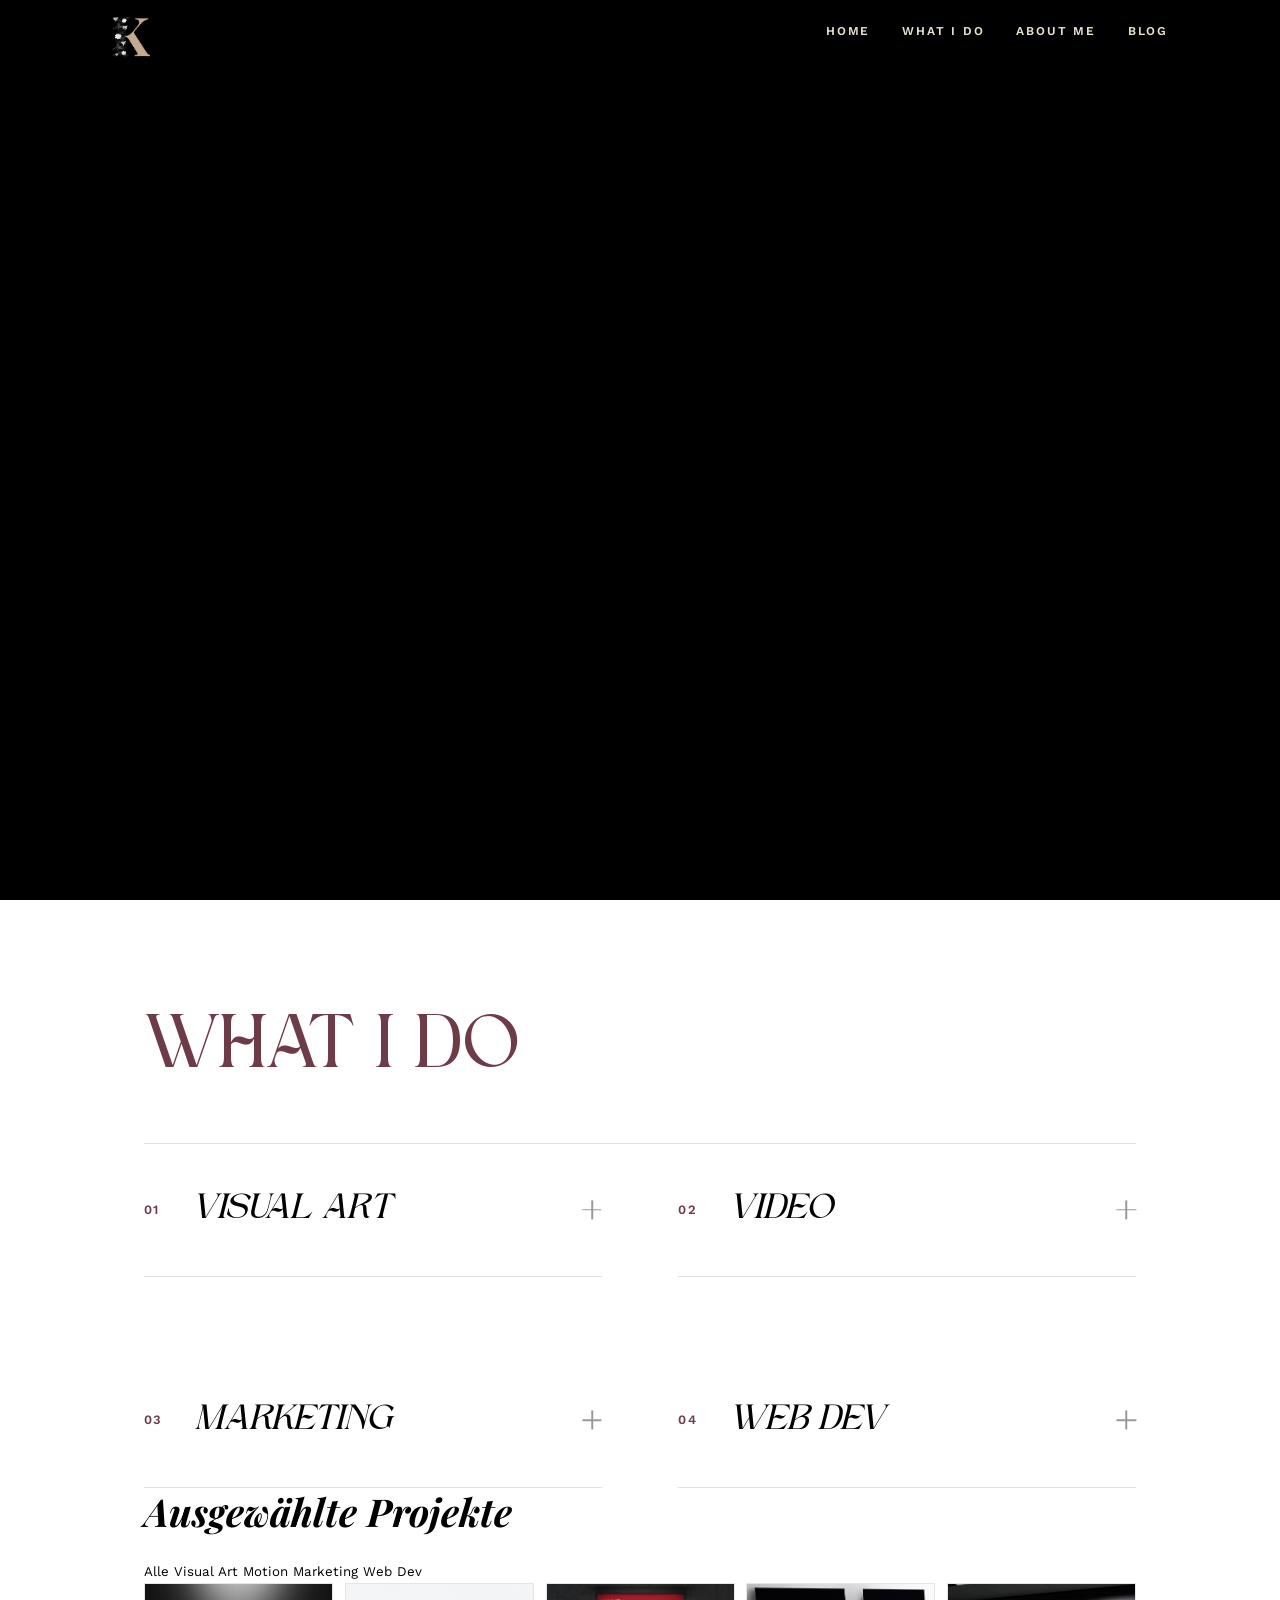
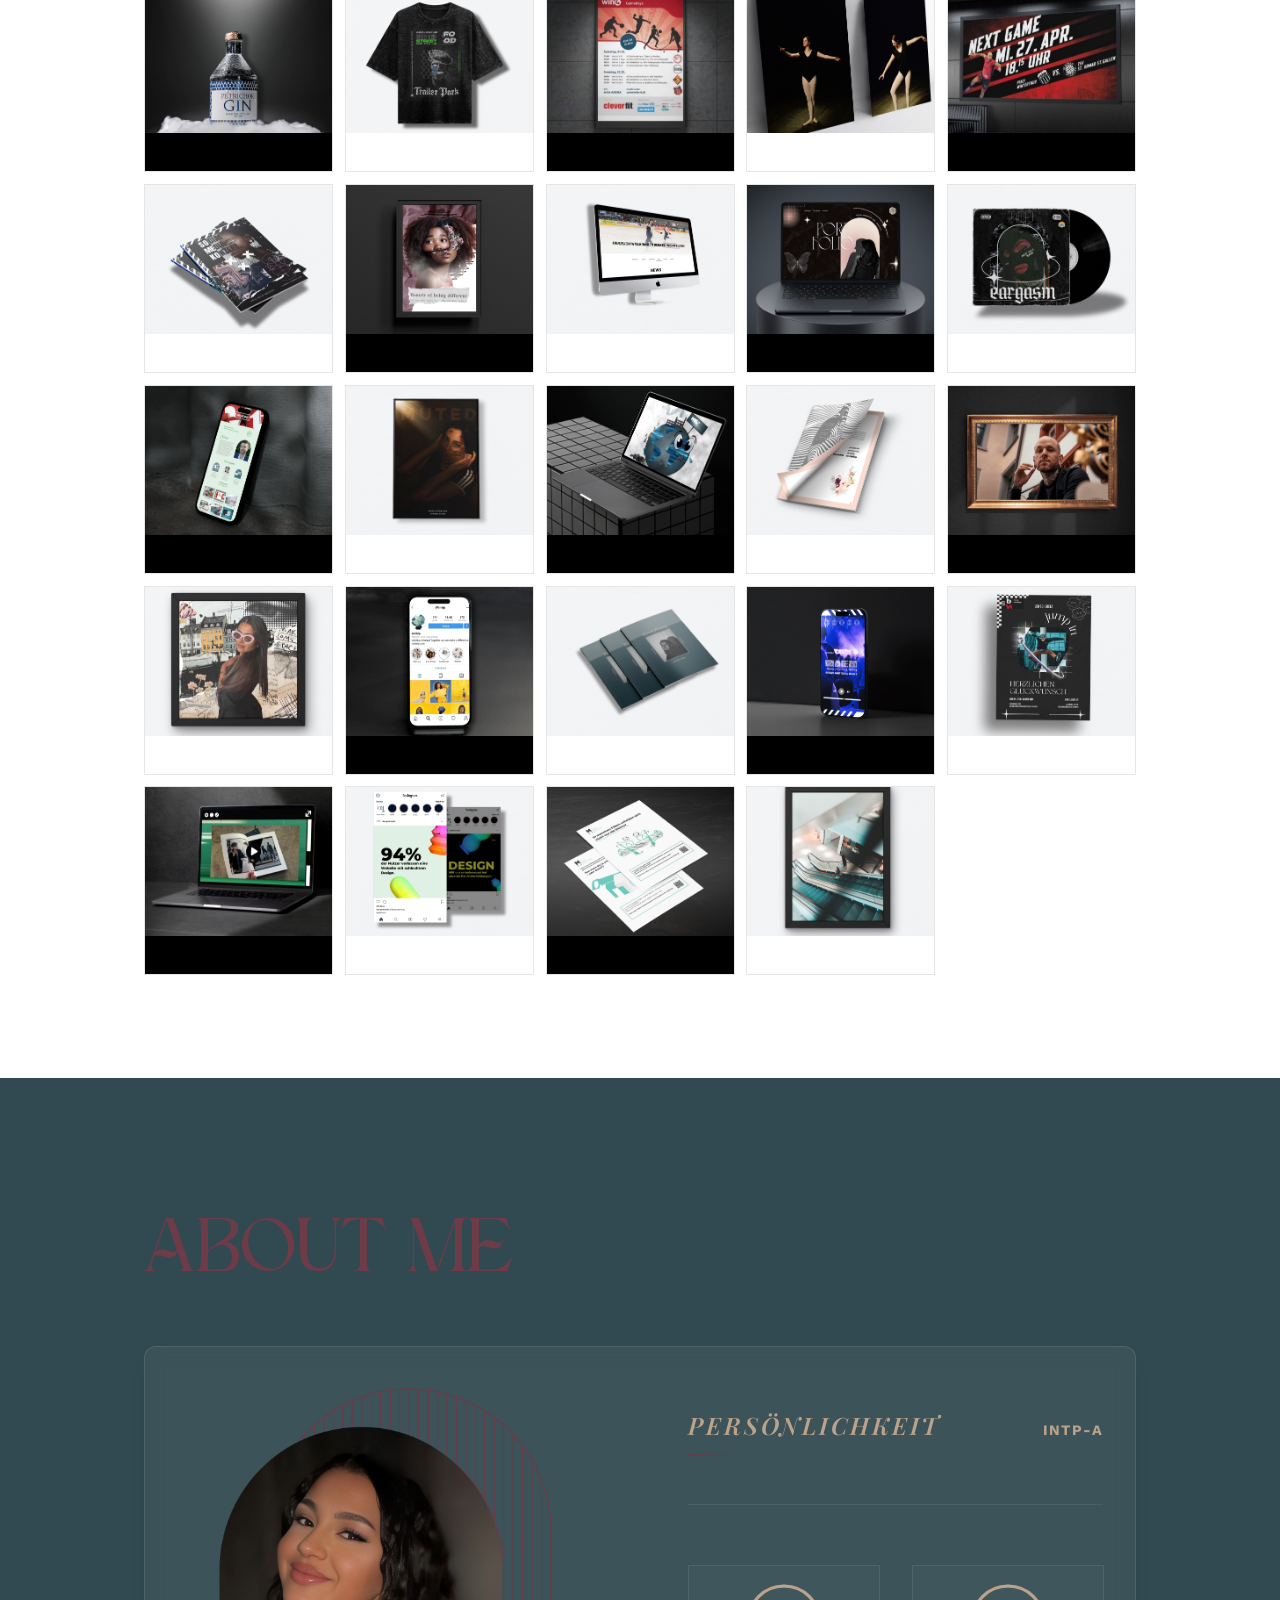
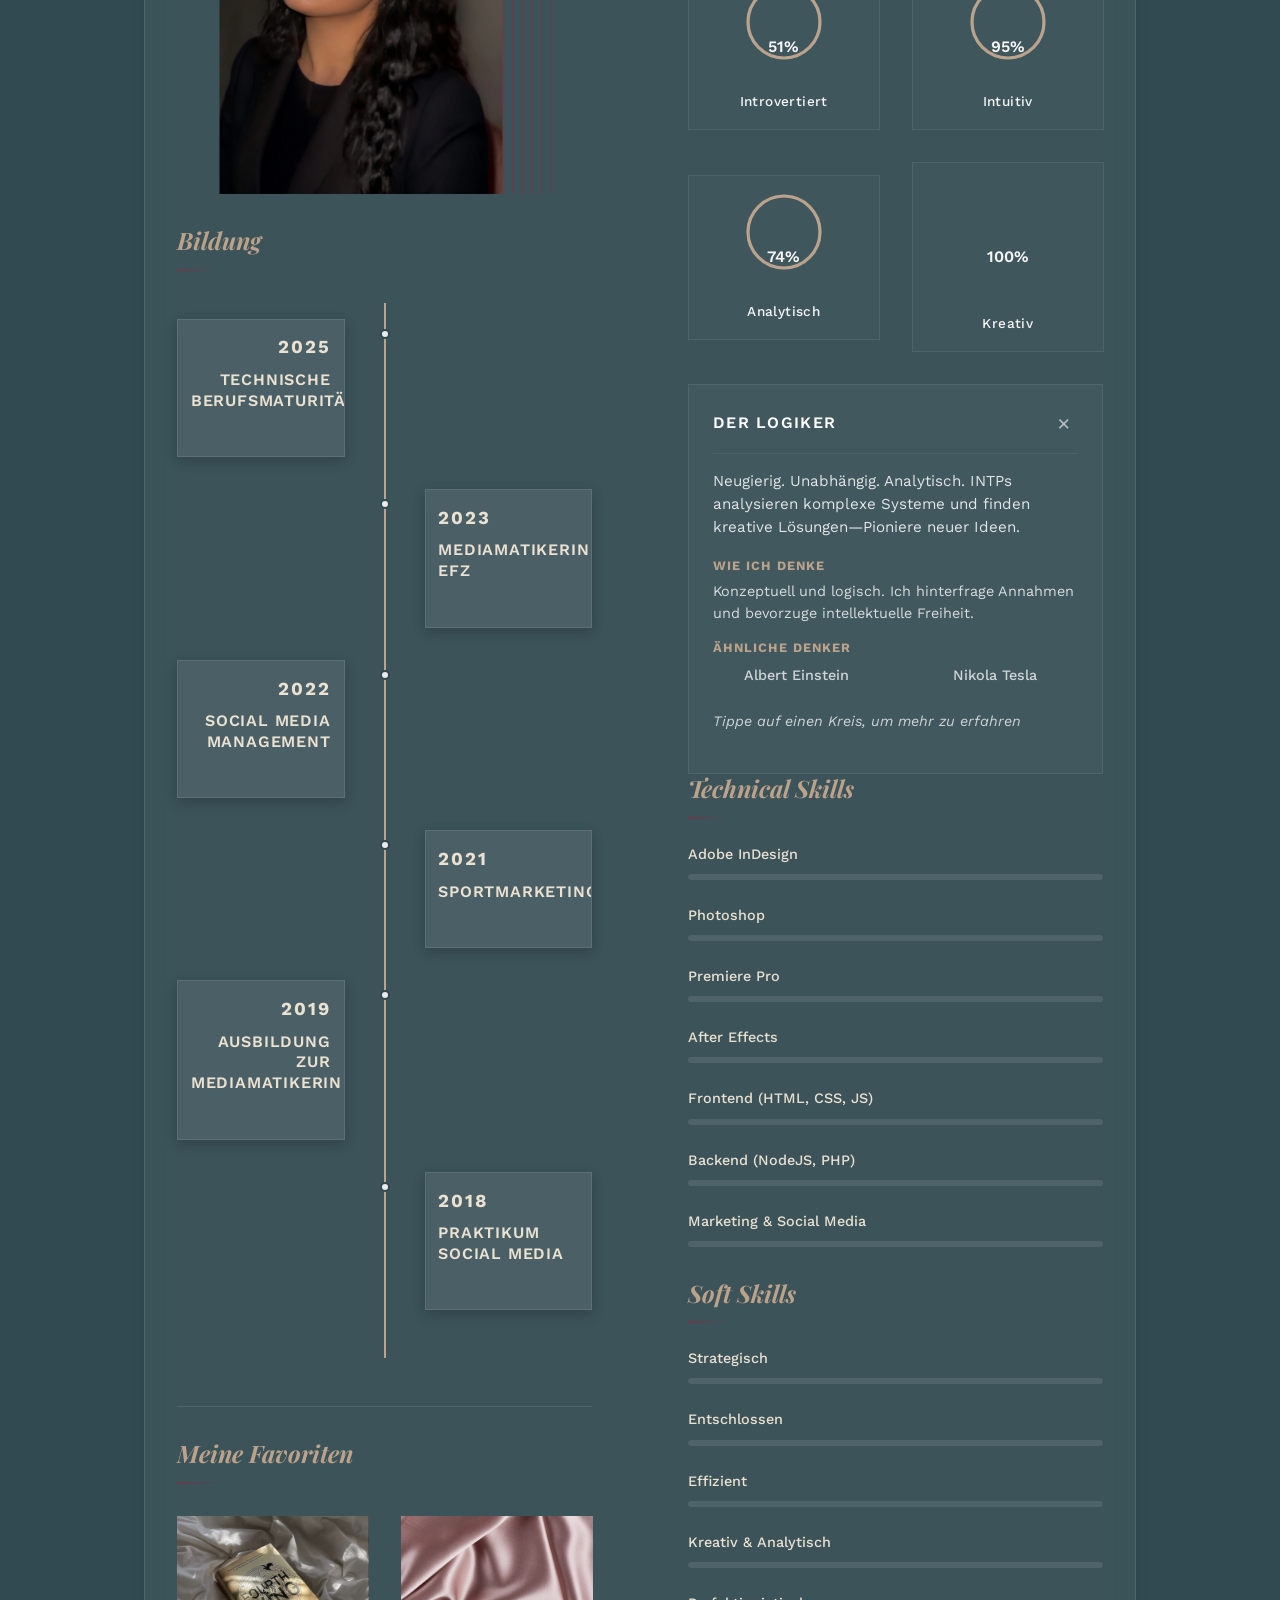
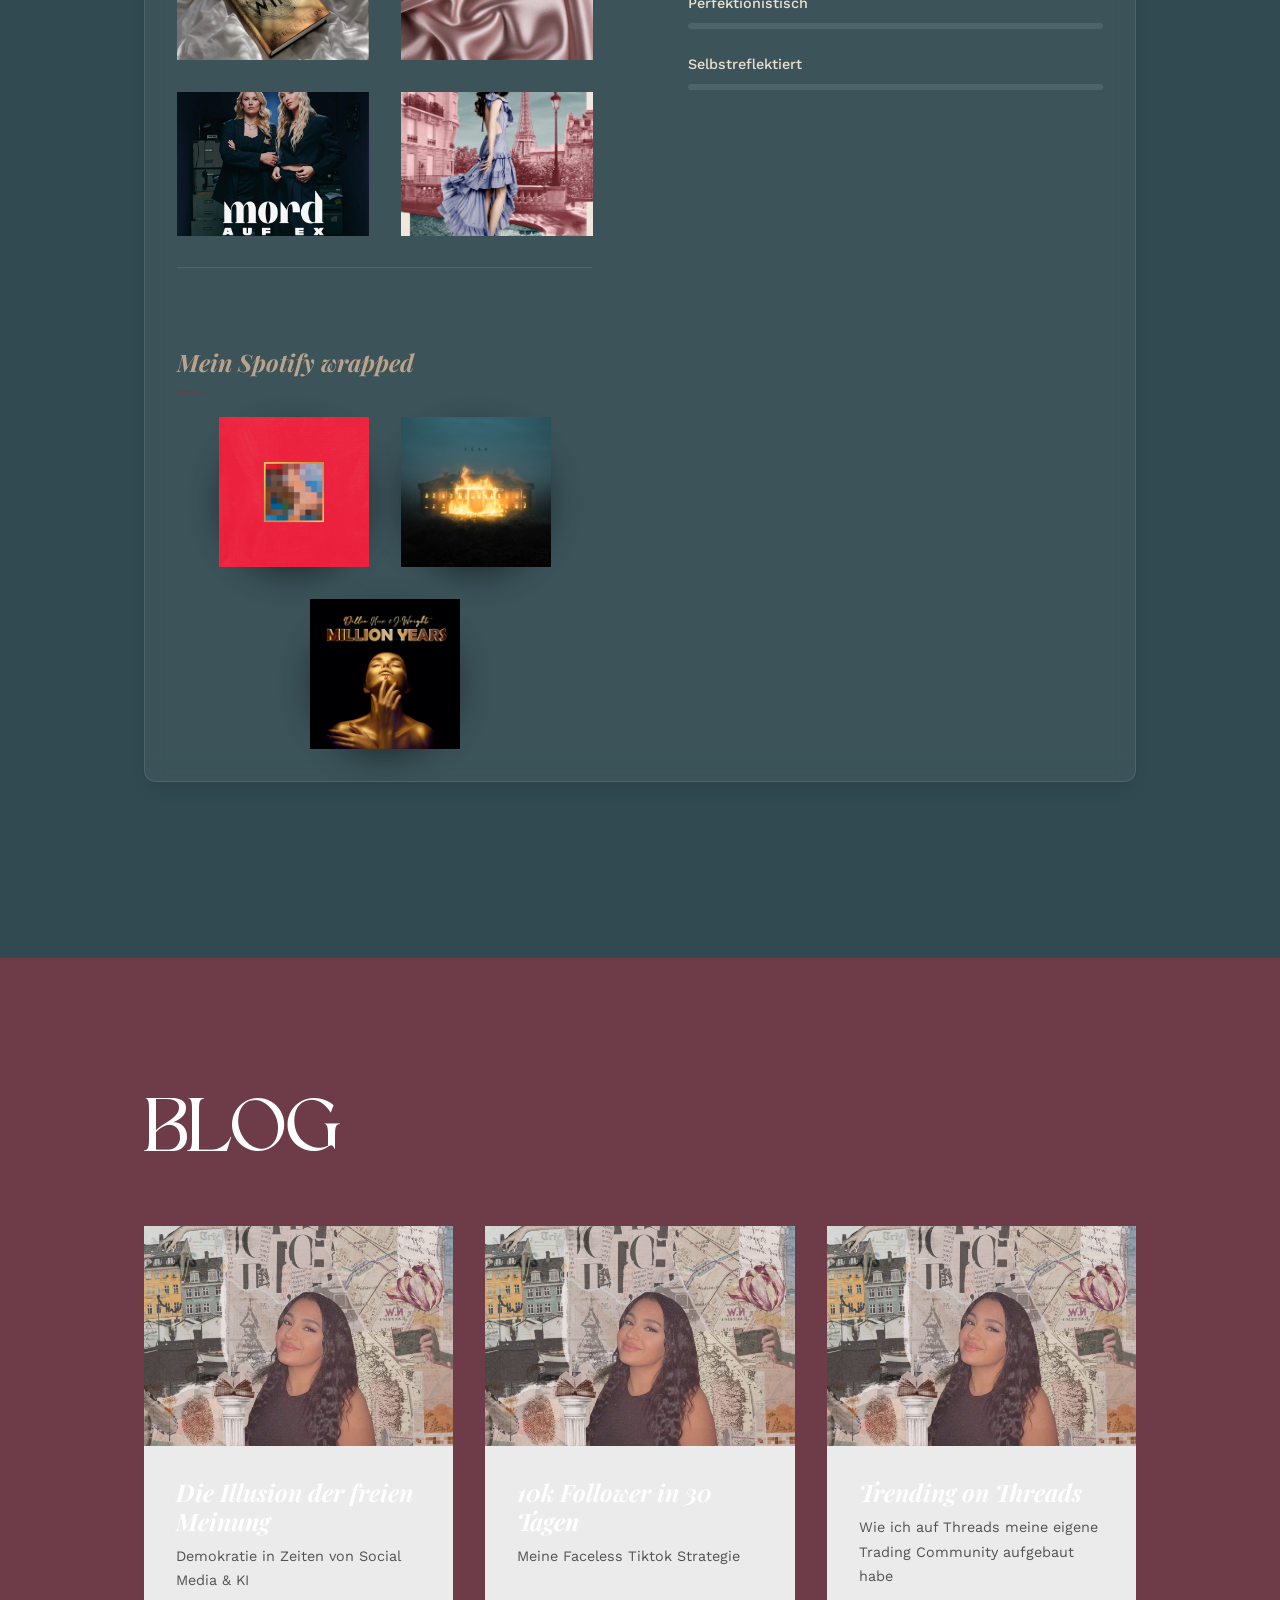
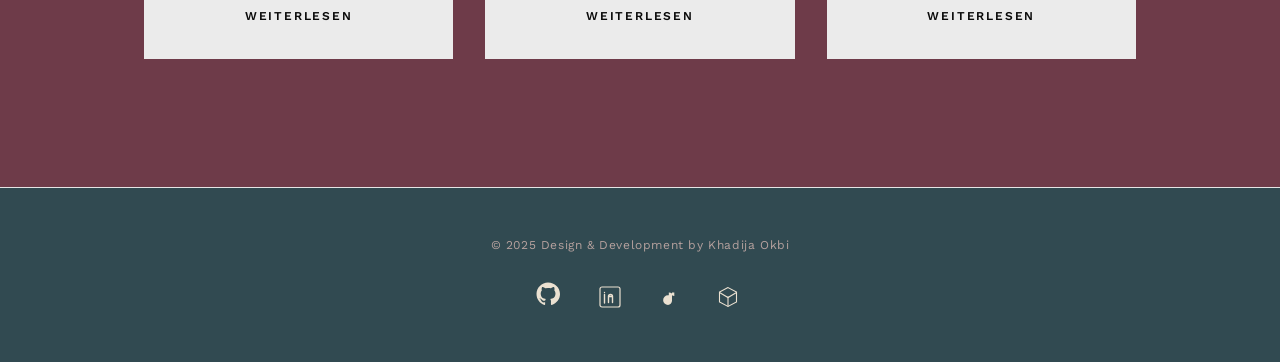
==== commit c8cbf77b: "Merge branch 'main' into copilot/clean-luxury-ui-improvements" ====
--- a/index.html
+++ b/index.html
@@ -52,18 +52,13 @@
          <!-- Content -->
          <div class="hero-content-wrapper hero-header">
            <h1 class="hero-claim">
-             <span class="word word-1"><em><strong>Design</strong></em></span> <span class="word word-2">less</span><br>
-             <span class="word word-3">think</span> <span class="word word-4"><em><strong>more</strong></em></span>.
+             <span class="word word-1">think</span><br>
+             <span class="word word-2">more</span><br>
+             <span class="word word-3">design</span><br>
+             <span class="word word-4">less</span>
            </h1>
          </div>
        
-       </div>
-       
-       <!-- Wave Transition -->
-       <div class="wave-transition wave-1">
-           <svg viewBox="0 0 1200 120" preserveAspectRatio="none">
-               <path d="M0,50 C300,100 500,0 800,50 C1000,80 1100,20 1200,50 L1200,120 L0,120 Z" fill="#ebebeb"></path>
-           </svg>
        </div>
        
       <!-- Work Section -->
@@ -157,15 +152,6 @@
              </div>
            </div>
          </div>
-</section>
-
-<!-- Wave Transition -->
-<div class="wave-transition wave-2">
-    <svg viewBox="0 0 1200 120" preserveAspectRatio="none">
-        <path d="M0,30 C200,80 400,10 600,40 C800,70 1000,10 1200,40 L1200,120 L0,120 Z" fill="#ffffff"></path>
-    </svg>
-</div>
-
 <div class="section-projects" id="projects" aria-label="Projekte & Arbeiten">
    <div class="container">
       <h3>Ausgewählte Projekte</h3>
@@ -373,14 +359,6 @@
       </div>
       </div>
       </section>
-
-   <!-- Wave Transition -->
-   <div class="wave-transition wave-3">
-       <svg viewBox="0 0 1200 120" preserveAspectRatio="none">
-           <path d="M0,60 C250,20 450,90 700,40 C900,10 1050,70 1200,30 L1200,120 L0,120 Z" fill="#ebebeb"></path>
-       </svg>
-   </div>
-
    <!-- ABOUT SECTION - BEREINIGT & FUNKTIONAL -->
 <section class="section-about" id="about" aria-label="Über mich">
    <div class="container">
@@ -612,7 +590,7 @@
                      </li>
 
                      <li class="mbti-item" data-aspect="Kreativ" data-percent="100" tabindex="0" role="button" aria-pressed="false">
-                        <svg viewBox="0 0 100 100" class="mbti-svg" aria-hidden="true">
+                        <svg viewBox="0 0 100 100" class="mbti-svg" aria-hidden="true"></svg>
                            <circle cx="50" cy="50" r="45" class="mbti-track"></circle>
                            <circle cx="50" cy="50" r="45" class="mbti-progress"></circle>
                         </svg>
@@ -717,14 +695,6 @@
 
    </div>
 </section>
-
-  <!-- Wave Transition -->
-  <div class="wave-transition wave-4">
-      <svg viewBox="0 0 1200 120" preserveAspectRatio="none">
-          <path d="M0,40 C300,90 500,20 750,60 C950,90 1100,30 1200,50 L1200,120 L0,120 Z" fill="#000"></path>
-      </svg>
-  </div>
-
   <!-- Blog Section -->
   <section class="section-blog" id="blog" aria-label="Blog">
    <div class="container">
--- a/style/style.css
+++ b/style/style.css
@@ -302,69 +302,17 @@
   
   .hero-claim {
     font-size: clamp(3rem, 7vw, 8rem);
-    line-height: 1.2;
-    font-style: normal;
-    font-weight: 400;
+    line-height: 0.95;
+    font-style: italic;
+    font-weight: 700;
     color: #fff;
-    font-family: var(--font-display);
-    text-align: center;
-  }
-  
-  .hero-claim em {
-    font-style: italic;
-  }
-  
-  .hero-claim strong {
-    font-weight: 700;
+    font-family: var(--font-higuen);
   }
   
   .word {
     display: inline-block;
     opacity: 0;
     transform: translateY(40px);
-  }
-  
-  /* =========================================
-     5.5 WAVE TRANSITIONS
-     ========================================= */
-  
-  .wave-transition {
-    width: 100%;
-    height: 150px;
-    position: relative;
-    overflow: visible;
-    display: block;
-  }
-  
-  @media (max-width: 768px) {
-    .wave-transition {
-      height: 100px;
-    }
-  }
-  
-  .wave-transition svg {
-    position: absolute;
-    bottom: 0;
-    left: 0;
-    width: 100%;
-    height: 100%;
-    display: block;
-  }
-  
-  .wave-1 {
-    background: var(--bg-primary);
-  }
-  
-  .wave-2 {
-    background: var(--bg-secondary);
-  }
-  
-  .wave-3 {
-    background: #ffffff;
-  }
-  
-  .wave-4 {
-    background: var(--bg-secondary);
   }
   
   /* =========================================
@@ -676,7 +624,7 @@
     gap: 3rem;
     background: rgba(255, 255, 255, 0.05);
     border: 1px solid rgba(255, 255, 255, 0.1);
-    border-radius: 0;
+    border-radius: 12px;
     overflow: hidden;
     box-shadow: var(--shadow-lg);
     backdrop-filter: blur(10px);
@@ -720,7 +668,7 @@
     left: 0;
     width: 40px;
     height: 2px;
-    background: var(--accent-burgundy);
+    background: linear-gradient(90deg, var(--accent-burgundy), transparent);
   }
   
   .about-image-wrapper {
@@ -745,7 +693,7 @@
   .about-image-wrapper img {
     width: 100%;
     height: auto;
-    border-radius: 0;
+    border-radius: 8px;
     transition: transform 0.4s var(--easing-standard);
   }
   
@@ -849,7 +797,7 @@
   .event-card {
     background: rgba(255, 255, 255, 0.08);
     border: 1px solid rgba(255, 255, 255, 0.1);
-    border-radius: 0;
+    border-radius: 8px;
     padding: 1rem;
     transition: all 0.4s var(--easing-standard);
     box-shadow: 0 4px 12px rgba(0, 0, 0, 0.2);
@@ -864,7 +812,7 @@
     left: -100%;
     width: 100%;
     height: 3px;
-    background: var(--accent-burgundy);
+    background: linear-gradient(90deg, var(--accent-burgundy), var(--accent-warm));
     transition: left 0.6s var(--easing-standard);
     z-index: 0;
   }
@@ -972,19 +920,12 @@
   }
   
   .skills-bar .bar {
-    background: var(--accent-burgundy);
+    background: linear-gradient(90deg, var(--accent-burgundy), var(--accent-warm));
     height: 100%;
     width: 0%;
     transition: width 1s cubic-bezier(0.19, 1, 0.22, 1);
     border-radius: 3px;
-    position: relative;
-    display: flex;
-    align-items: center;
-    justify-content: flex-end;
-    padding-right: 10px;
-    color: #fff;
-    font-size: 0.875rem;
-    font-weight: 600;
+    box-shadow: 0 0 10px rgba(187, 162, 138, 0.3);
   }
   
   /* Skills Soft (Circular) */
@@ -1086,7 +1027,7 @@
     position: relative;
     aspect-ratio: 4/3;
     overflow: hidden;
-    border-radius: 0;
+    border-radius: 8px;
     display: flex;
     align-items: flex-end;
     justify-content: center;
@@ -1222,7 +1163,7 @@
     width: 100%;
     height: 100%;
     overflow: hidden;
-    border-radius: 0;
+    border-radius: 8px;
     transition: all 0.6s cubic-bezier(0.34, 1.56, 0.64, 1);
     z-index: 10;
     box-shadow: 0 10px 30px rgba(0, 0, 0, 0.4);
@@ -1279,7 +1220,7 @@
     display: flex;
     flex-direction: column;
     transition: all 0.6s cubic-bezier(0.34, 1.56, 0.64, 1);
-    border-radius: 0;
+    border-radius: 8px;
     overflow: hidden;
     opacity: 0;
     transform: translateY(40px);
@@ -1315,7 +1256,7 @@
     content: '';
     position: absolute;
     inset: 0;
-    background: rgba(0, 0, 0, 0.3);
+    background: linear-gradient(135deg, rgba(110, 59, 73, 0) 0%, rgba(110, 59, 73, 0.2) 100%);
     transition: background 0.4s var(--easing-standard);
   }
   
@@ -1557,7 +1498,7 @@
     background: transparent;
     border: 1px solid currentColor;
     padding: 0.35rem 0.6rem;
-    border-radius: 0;
+    border-radius: 6px;
     font-size: 0.9rem;
     cursor: pointer;
   }
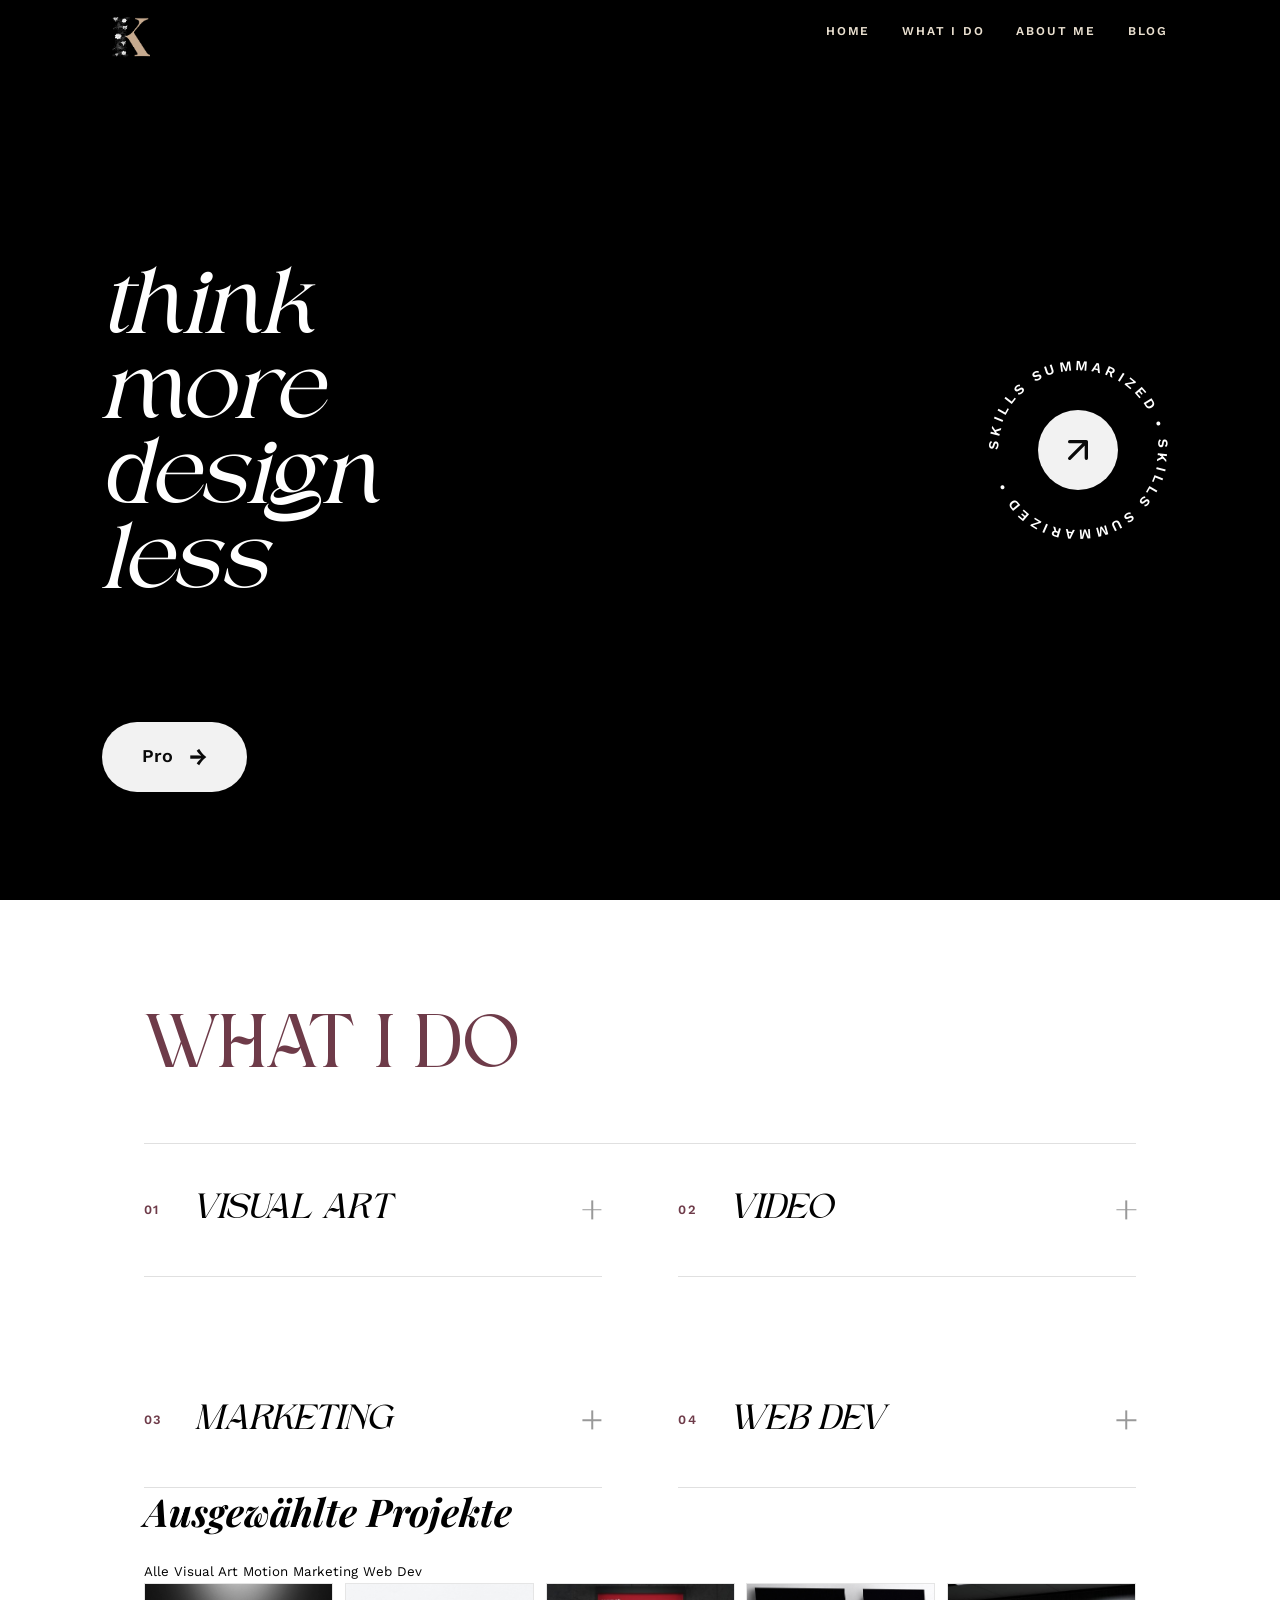
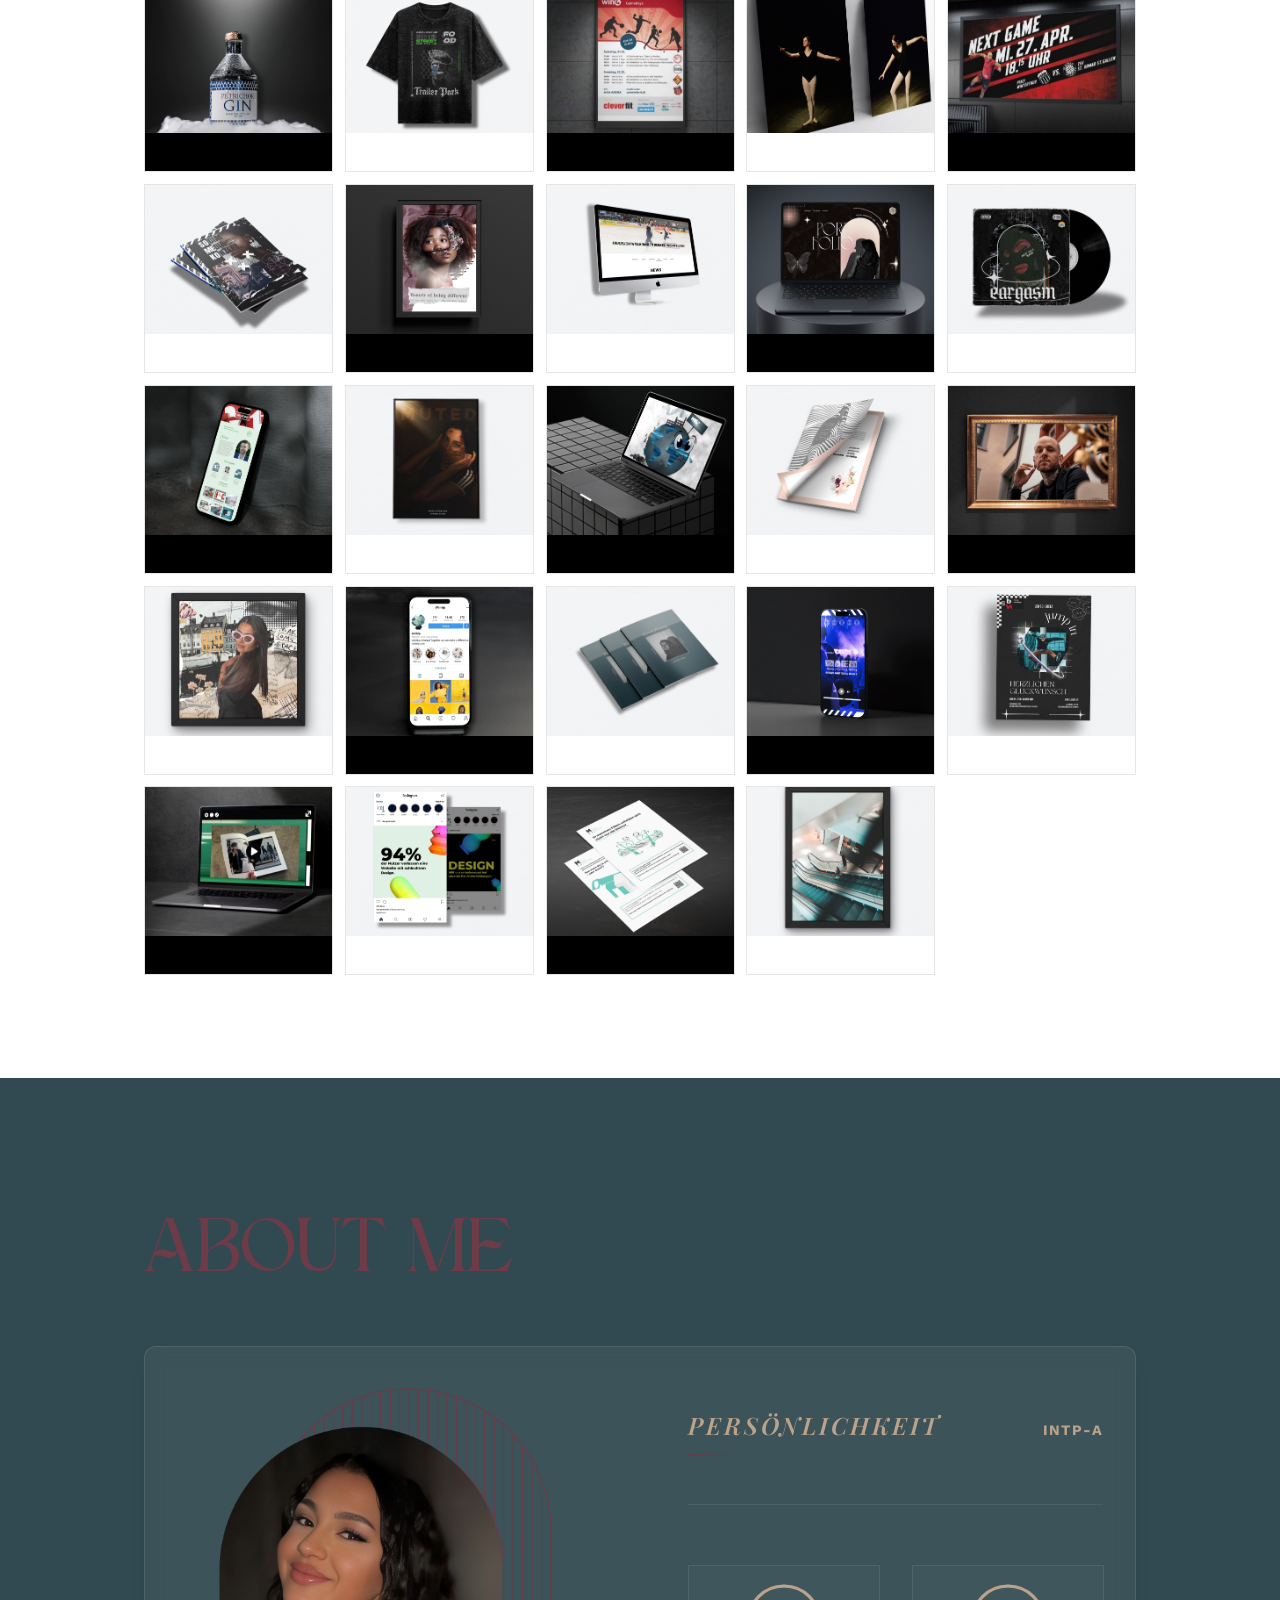
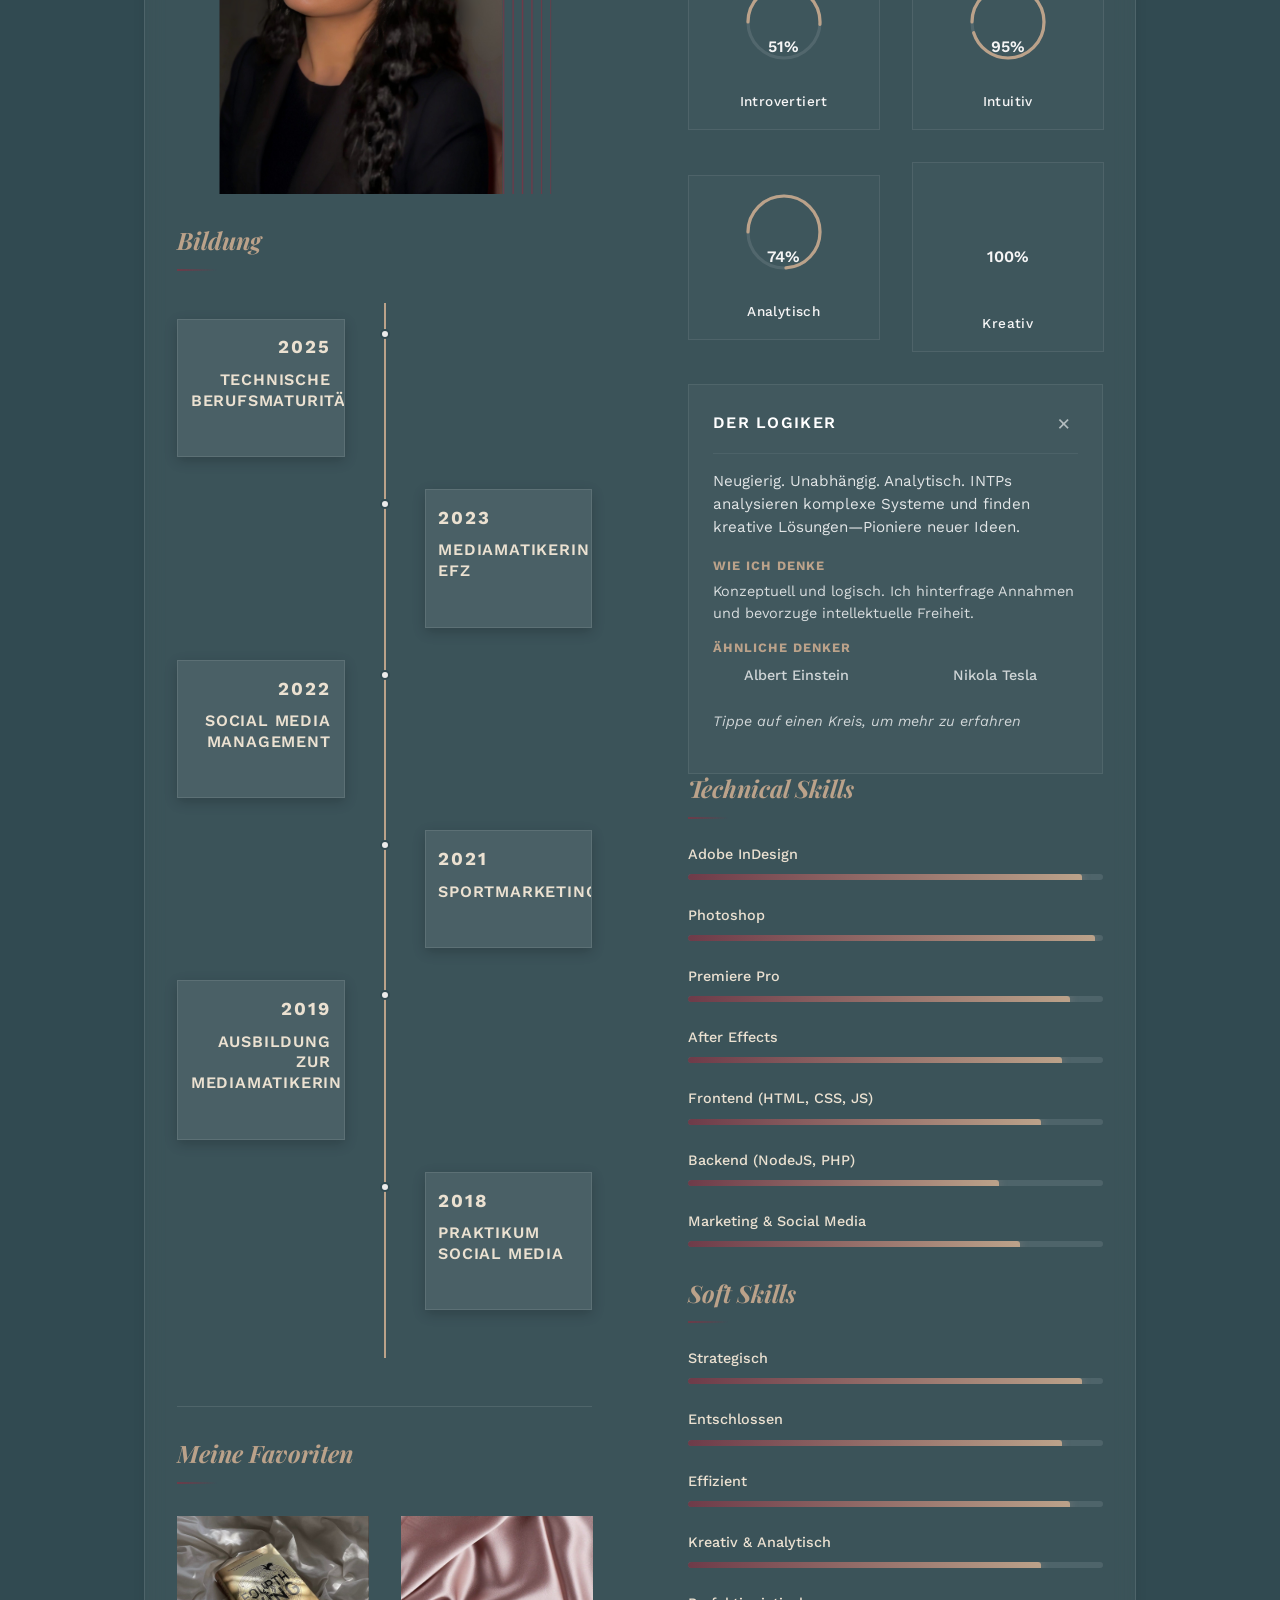
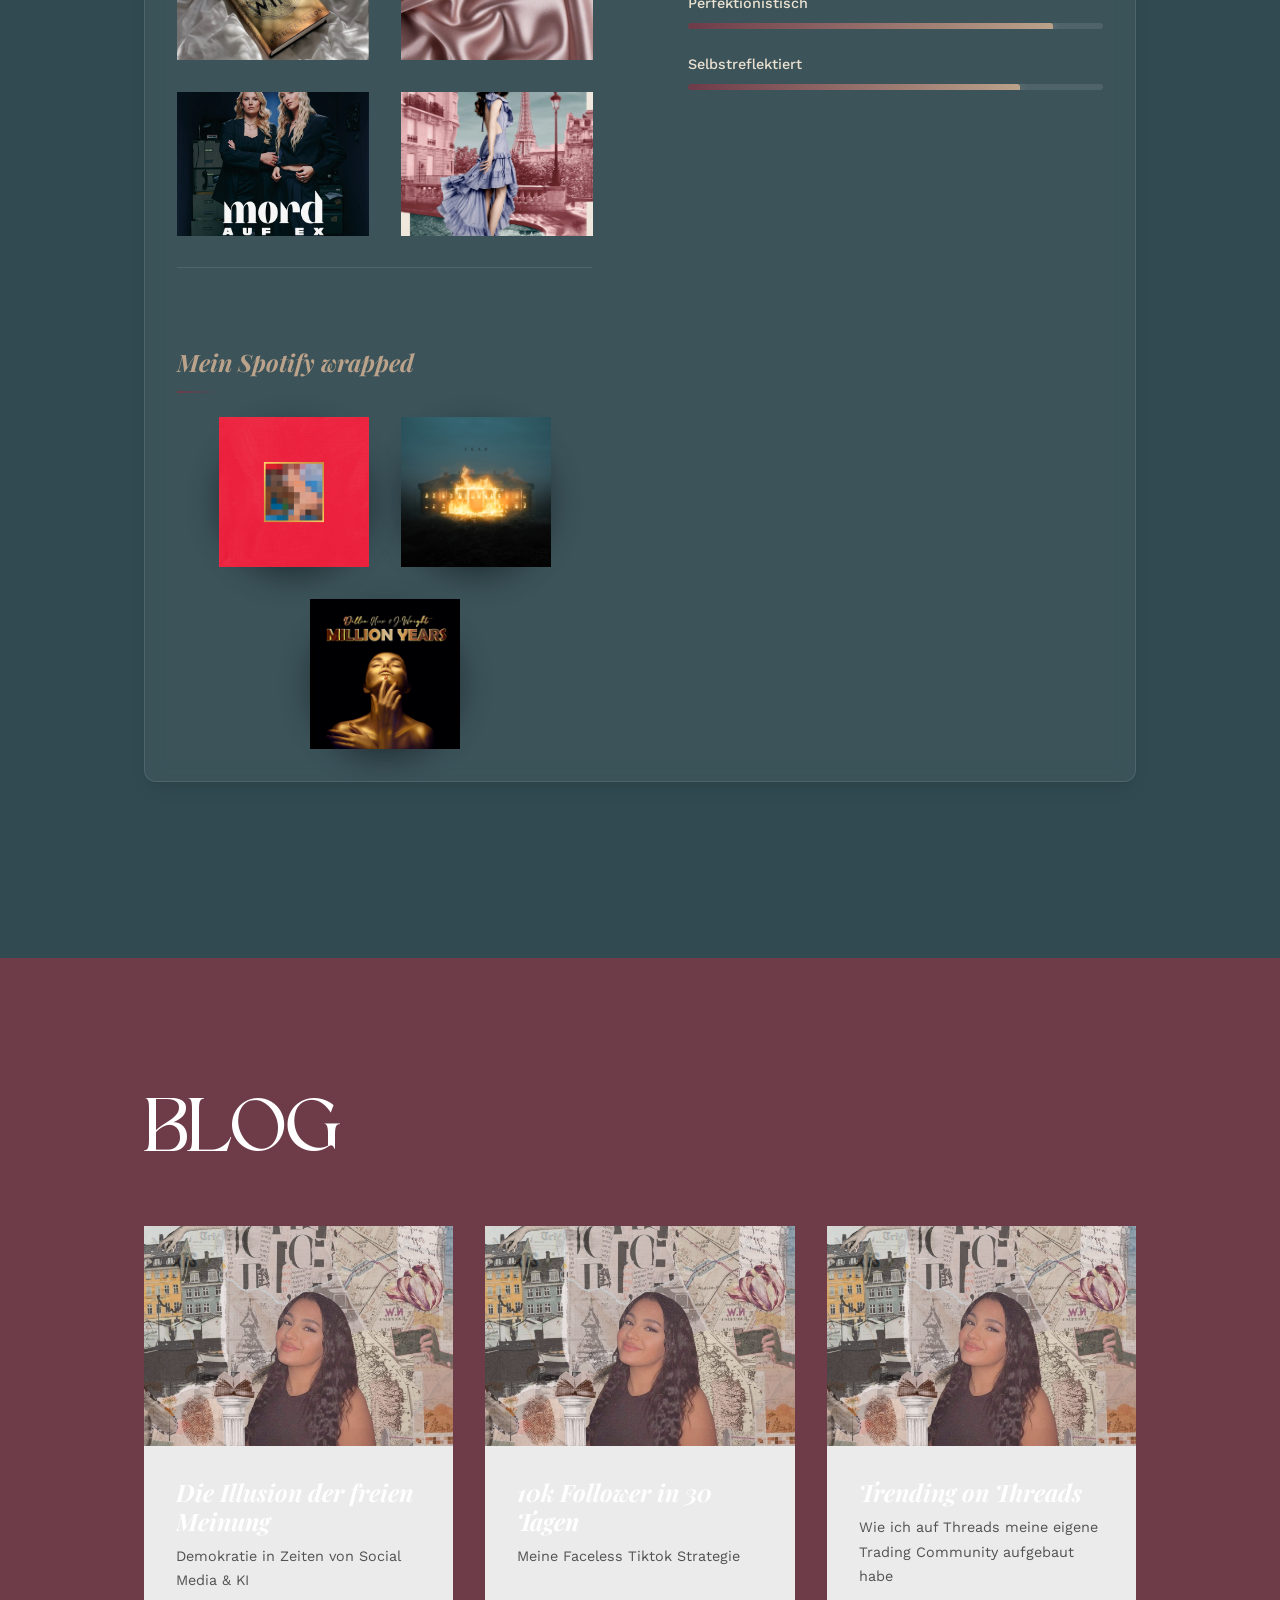
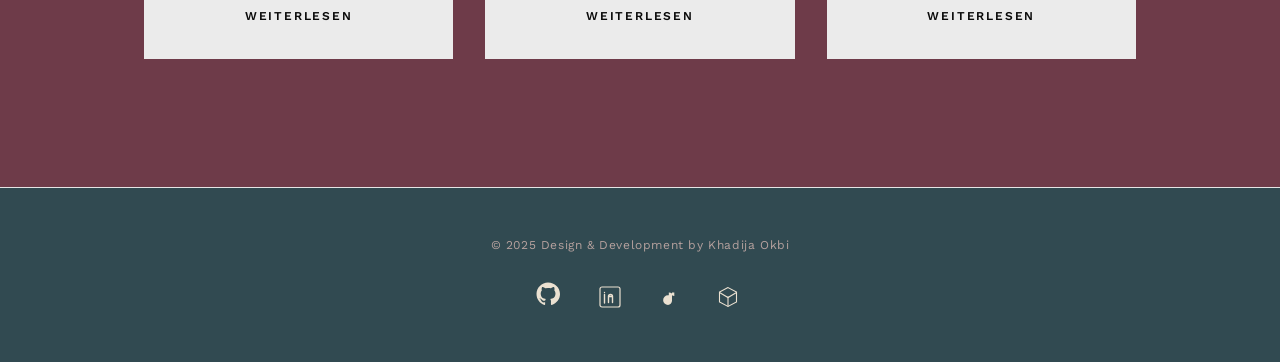
==== commit 3cfb5700: "Phase 1-2: Consolidate JS/CSS and enhance hero section Co-authored-by: kikuush13-alt <254438065+kiku" ====
--- a/index.html
+++ b/index.html
@@ -57,6 +57,33 @@
              <span class="word word-3">design</span><br>
              <span class="word word-4">less</span>
            </h1>
+           <a href="#expertise" class="hero-cta-btn">
+             <span class="cta-text">Pro</span>
+             <span class="cta-arrow">→</span>
+           </a>
+         </div>
+       
+         <!-- Skills Summarized Circle -->
+         <div class="hero-circle-element" data-parallax="2">
+           <div class="circle-outer">
+             <div class="circle-text-wrapper">
+               <svg class="circle-text" viewBox="0 0 200 200">
+                 <defs>
+                   <path id="circlePath" d="M 100, 100 m -80, 0 a 80,80 0 1,1 160,0 a 80,80 0 1,1 -160,0"/>
+                 </defs>
+                 <text class="circle-rotating-text">
+                   <textPath href="#circlePath" startOffset="0%">
+                     Skills Summarized • Skills Summarized • 
+                   </textPath>
+                 </text>
+               </svg>
+             </div>
+             <div class="circle-arrow">
+               <svg width="40" height="40" viewBox="0 0 24 24" fill="none">
+                 <path d="M7 17L17 7M17 7H7M17 7V17" stroke="currentColor" stroke-width="2" stroke-linecap="round" stroke-linejoin="round"/>
+               </svg>
+             </div>
+           </div>
          </div>
        
        </div>
@@ -766,8 +793,6 @@
          </div>
       </footer>
       <!-- Scripts -->
-      <script src="script.js"></script>
-      <script src="animations.js"></script>
-      <script src="timeline.js"></script>
+      <script src="script/main.js"></script>
    </body>
 </html>
--- a/style/style.css
+++ b/style/style.css
@@ -315,6 +315,104 @@
     transform: translateY(40px);
   }
   
+  /* Hero CTA Button */
+  .hero-cta-btn {
+    position: absolute;
+    bottom: 12vh;
+    left: 8vw;
+    display: inline-flex;
+    align-items: center;
+    gap: 1rem;
+    padding: 1rem 2.5rem;
+    background: rgba(255, 255, 255, 0.95);
+    color: var(--text-primary);
+    text-decoration: none;
+    font-size: 1.125rem;
+    font-weight: 600;
+    border-radius: 50px;
+    backdrop-filter: blur(10px);
+    transition: all 0.3s var(--easing-standard);
+    box-shadow: 0 4px 20px rgba(0, 0, 0, 0.15);
+  }
+  
+  .hero-cta-btn:hover {
+    transform: translateY(-2px);
+    box-shadow: 0 6px 30px rgba(0, 0, 0, 0.25);
+    background: rgba(255, 255, 255, 1);
+  }
+  
+  .cta-arrow {
+    font-size: 1.5rem;
+    transition: transform 0.3s var(--easing-standard);
+  }
+  
+  .hero-cta-btn:hover .cta-arrow {
+    transform: translateX(4px);
+  }
+  
+  /* Hero Circle Element */
+  .hero-circle-element {
+    position: absolute;
+    right: 8vw;
+    top: 50%;
+    transform: translateY(-50%);
+    z-index: 2;
+    cursor: pointer;
+  }
+  
+  .circle-outer {
+    position: relative;
+    width: 200px;
+    height: 200px;
+    animation: rotate 20s linear infinite;
+  }
+  
+  @keyframes rotate {
+    from { transform: rotate(0deg); }
+    to { transform: rotate(360deg); }
+  }
+  
+  .circle-text-wrapper {
+    position: absolute;
+    inset: 0;
+  }
+  
+  .circle-text {
+    width: 100%;
+    height: 100%;
+    animation: rotate 20s linear infinite;
+  }
+  
+  .circle-rotating-text {
+    font-size: 14px;
+    font-weight: 600;
+    fill: #fff;
+    text-transform: uppercase;
+    letter-spacing: 4px;
+  }
+  
+  .circle-arrow {
+    position: absolute;
+    top: 50%;
+    left: 50%;
+    transform: translate(-50%, -50%);
+    width: 80px;
+    height: 80px;
+    background: rgba(255, 255, 255, 0.95);
+    border-radius: 50%;
+    display: flex;
+    align-items: center;
+    justify-content: center;
+    color: var(--text-primary);
+    transition: all 0.3s var(--easing-standard);
+    box-shadow: 0 4px 20px rgba(0, 0, 0, 0.2);
+  }
+  
+  .hero-circle-element:hover .circle-arrow {
+    transform: translate(-50%, -50%) scale(1.1);
+    box-shadow: 0 6px 30px rgba(0, 0, 0, 0.3);
+  }
+  
   /* =========================================
      6. SECTION TITLES & ANIMATIONS
      ========================================= */
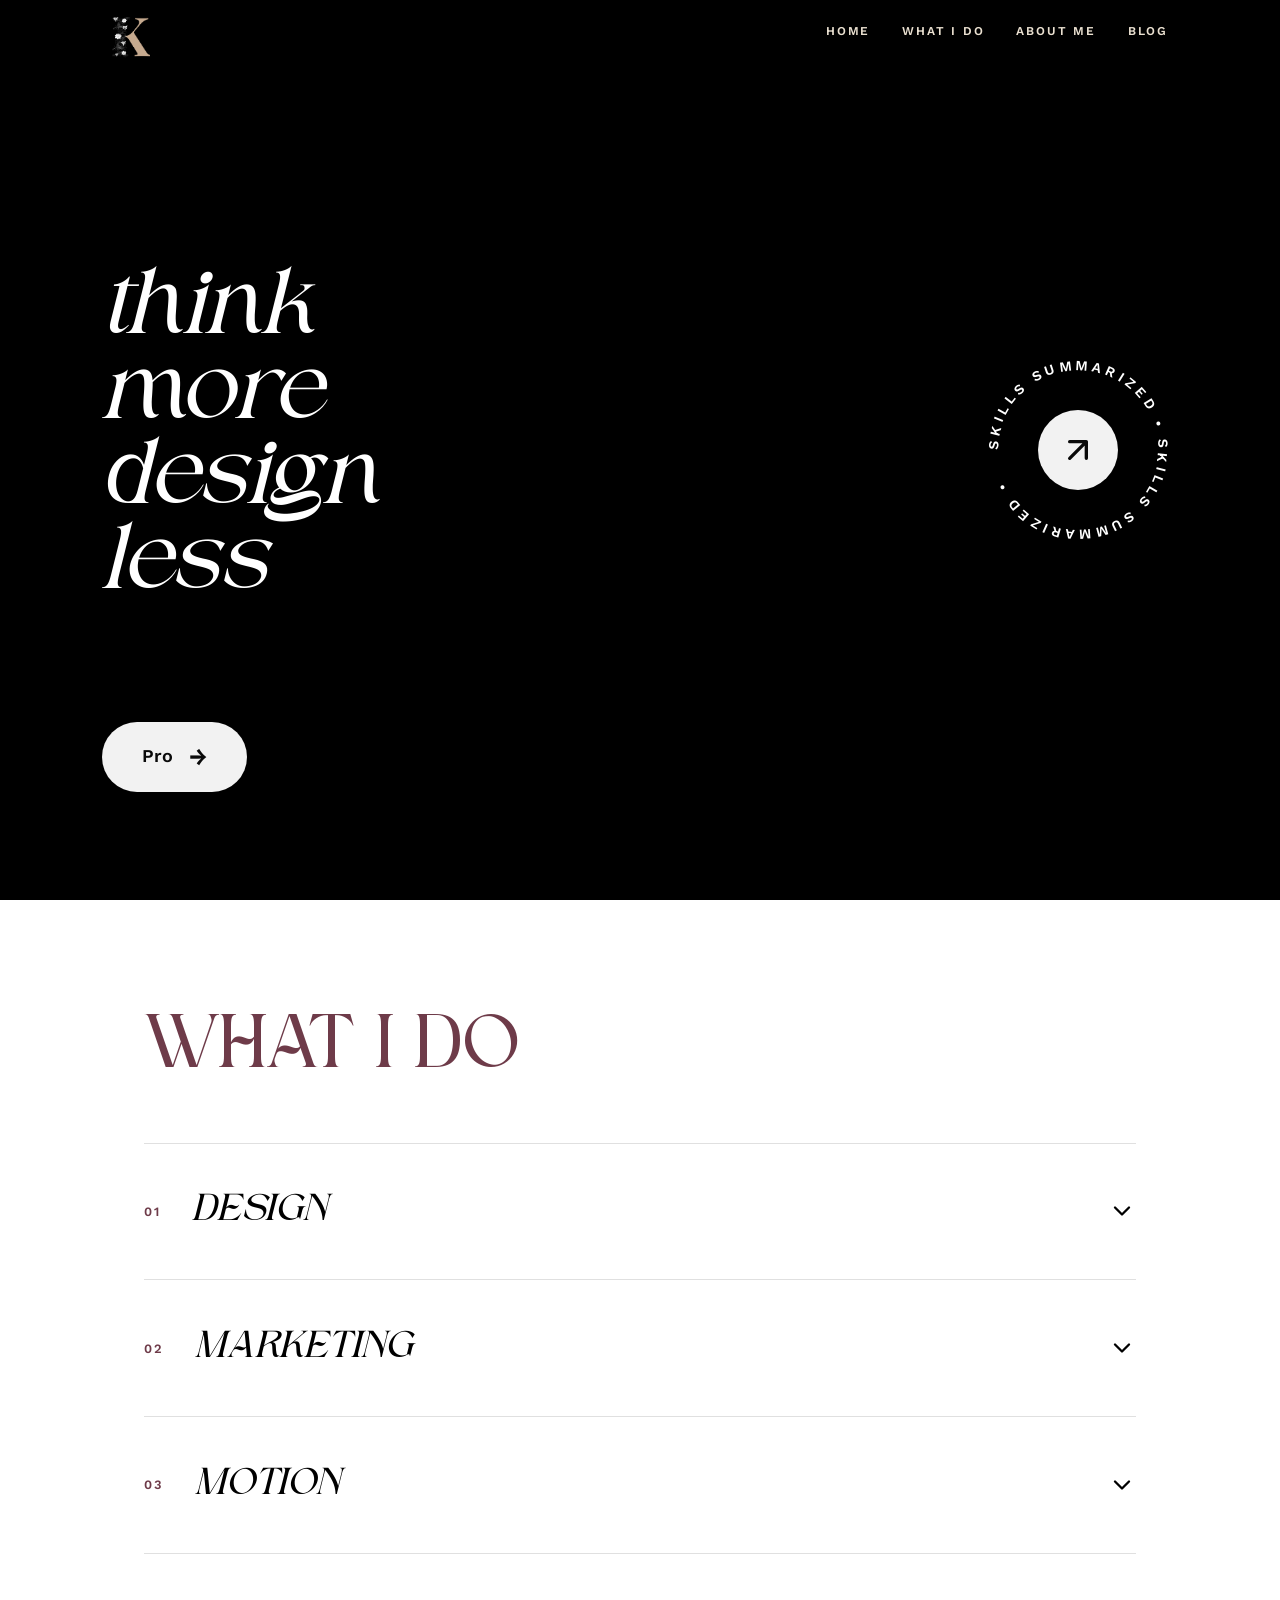
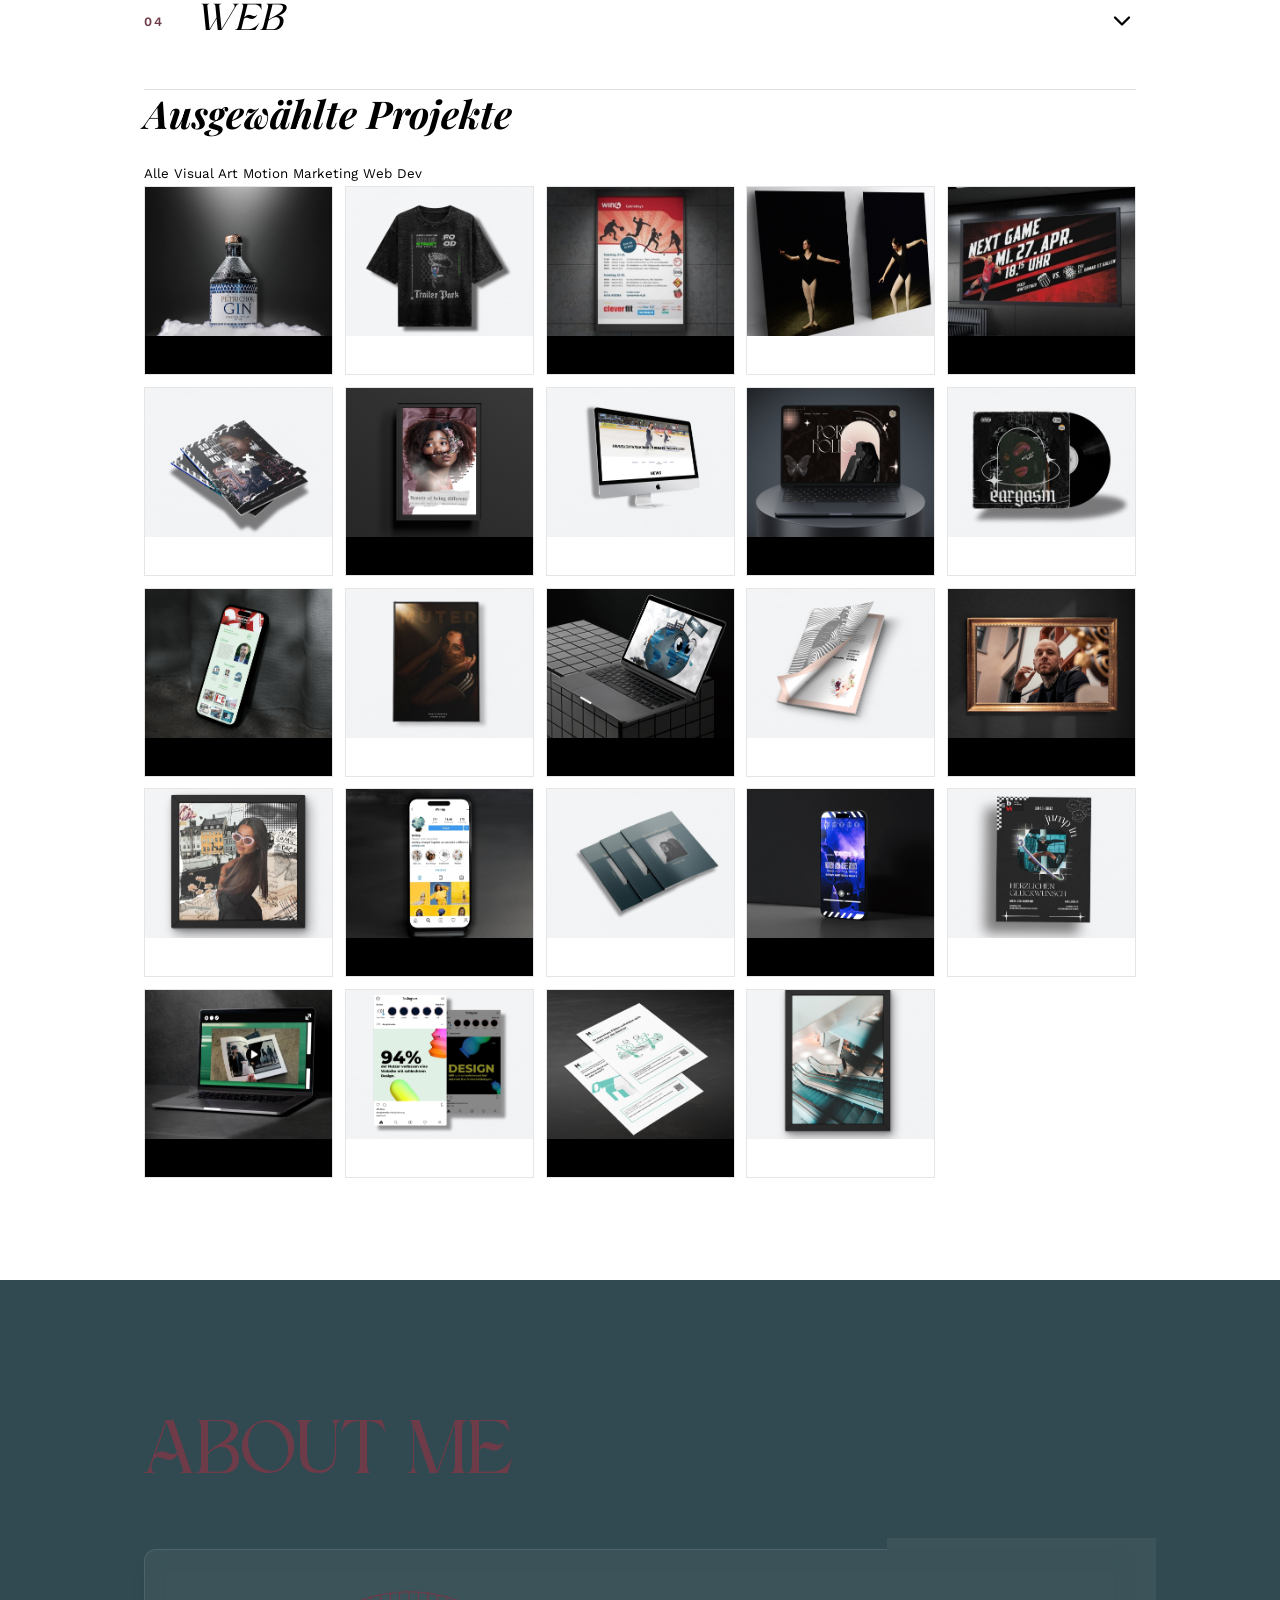
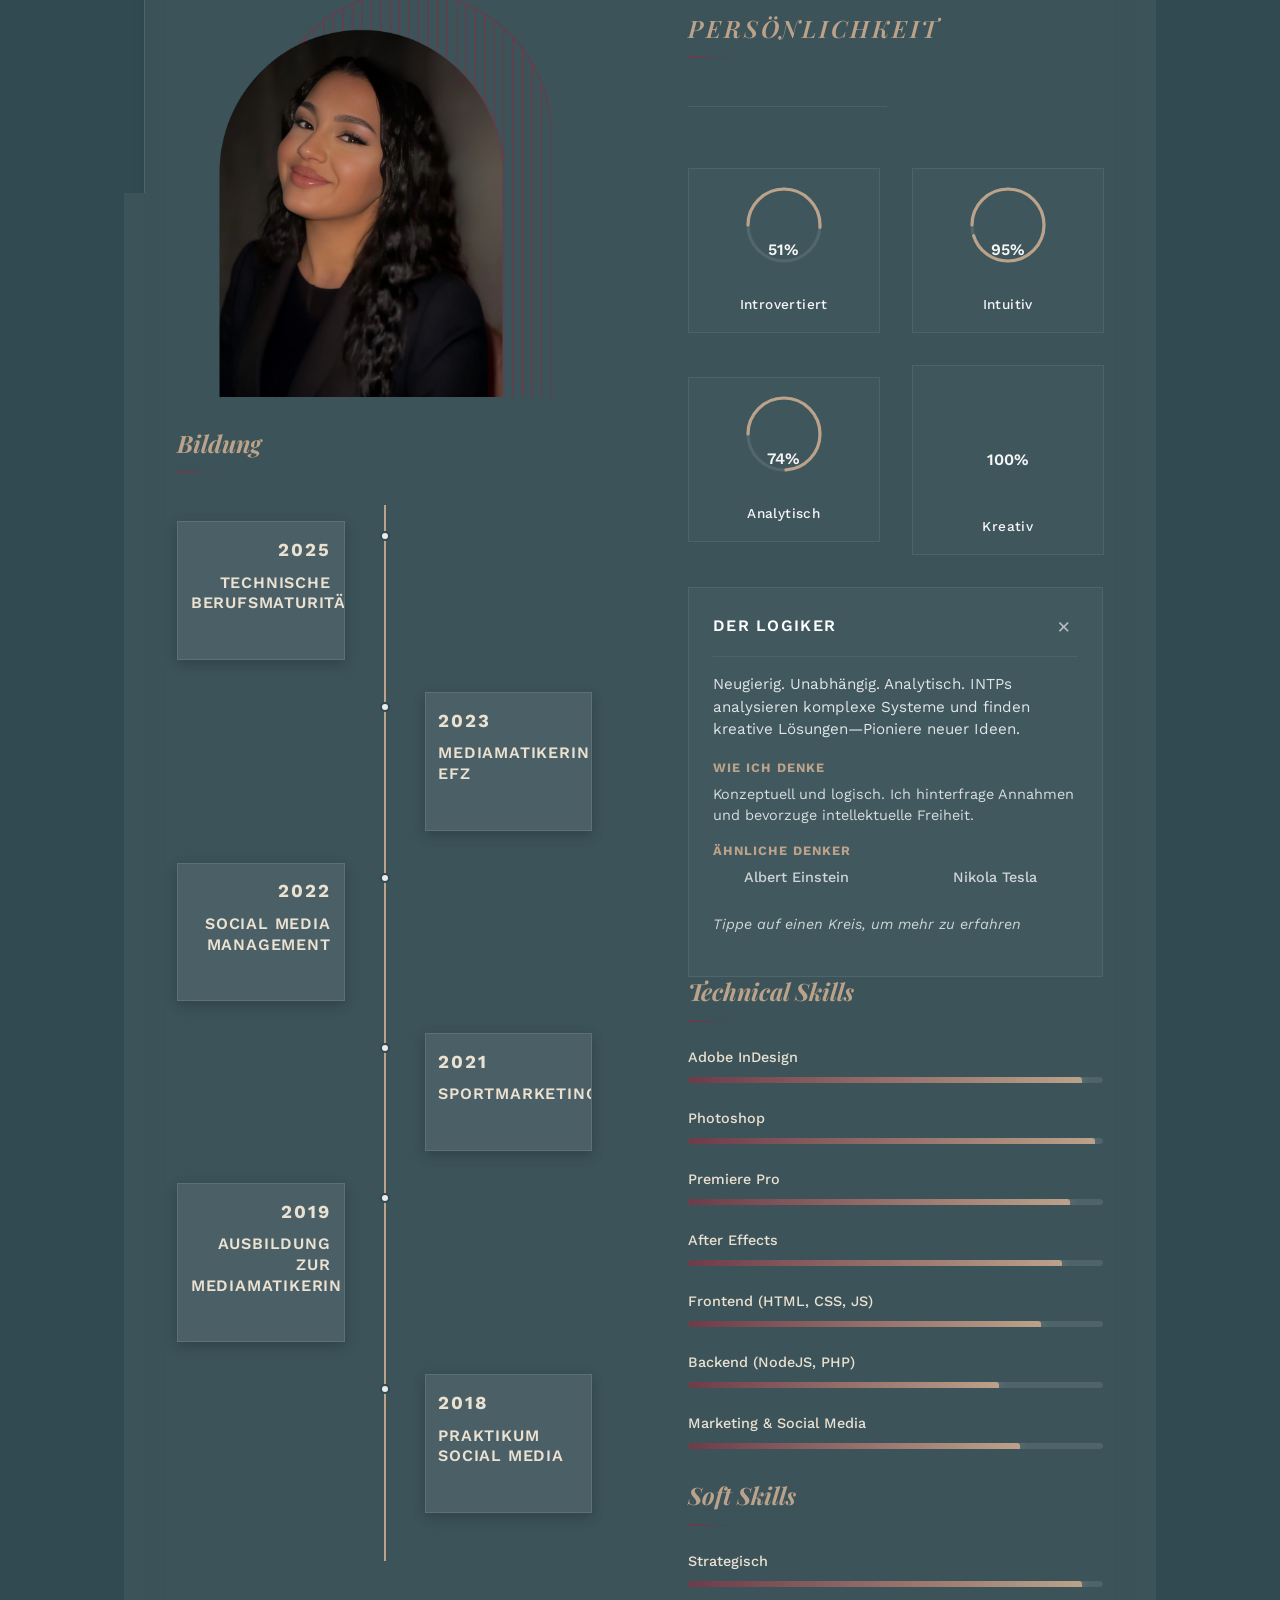
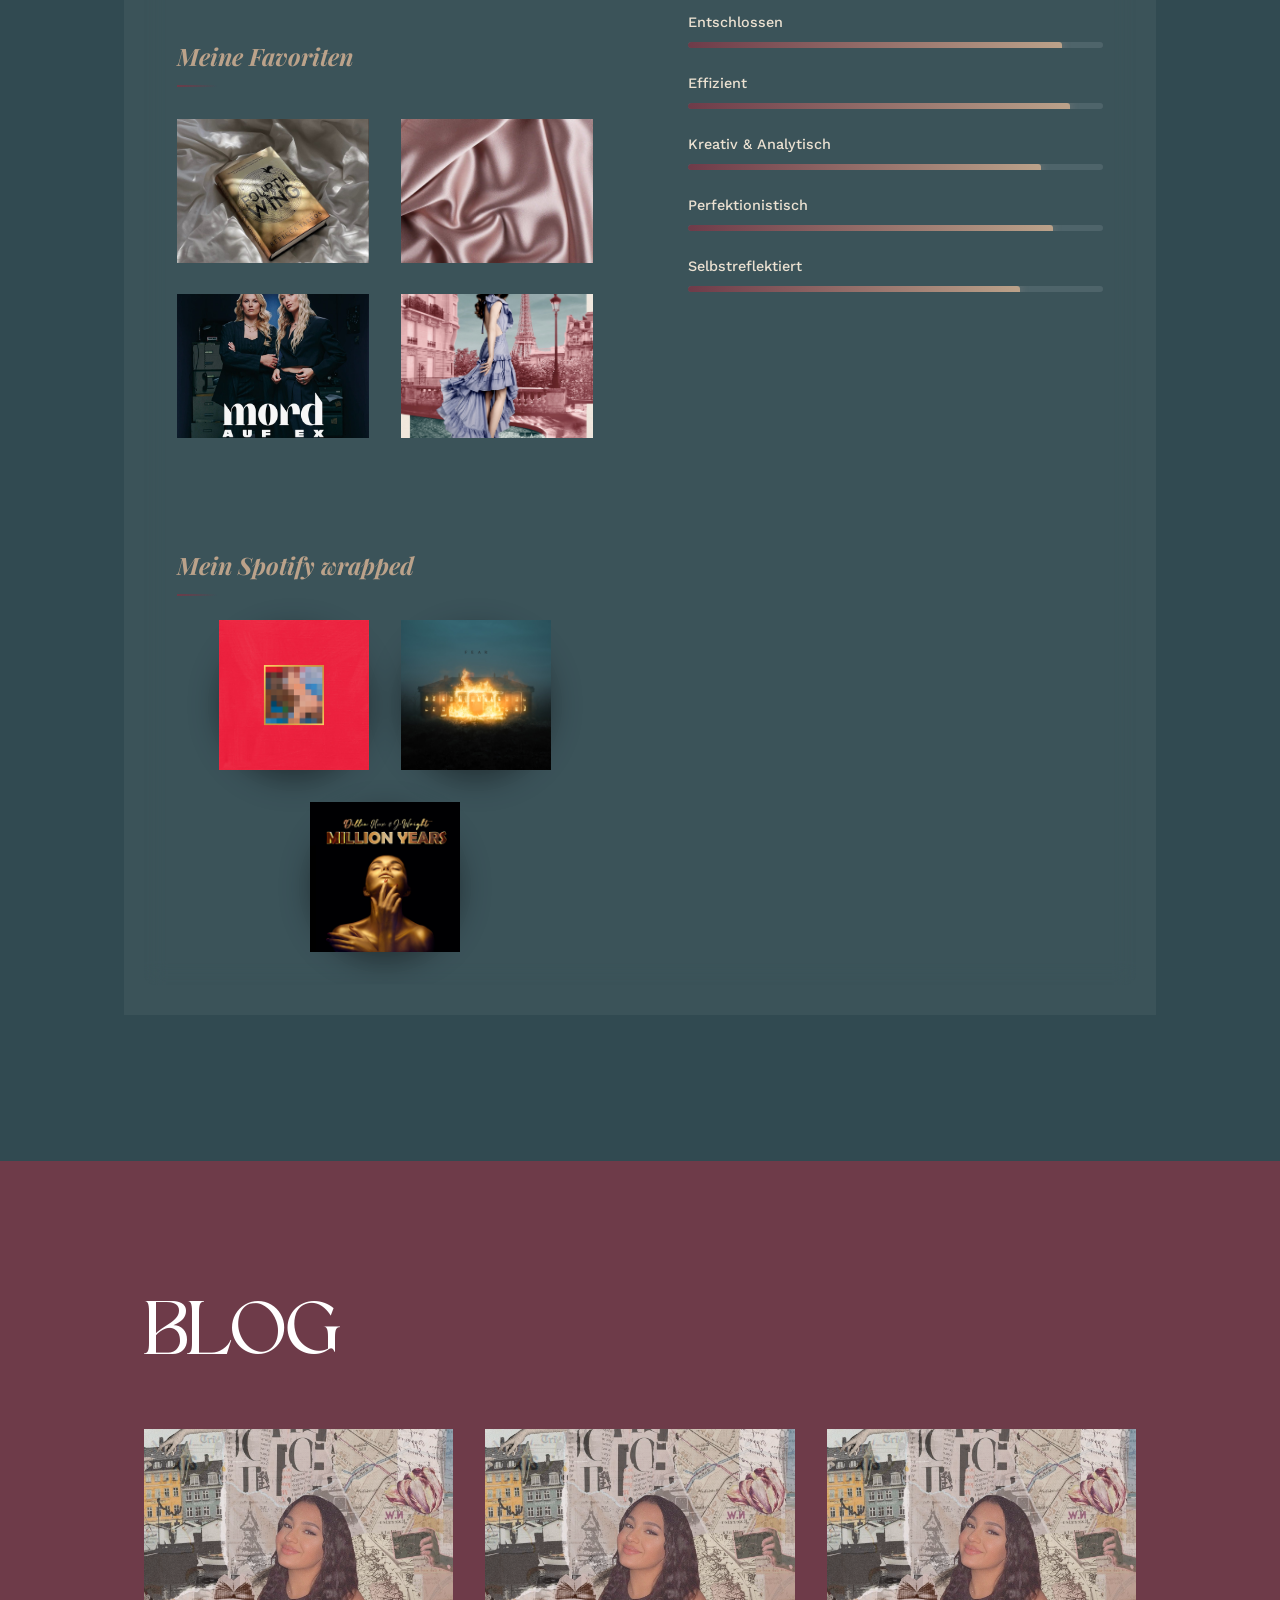
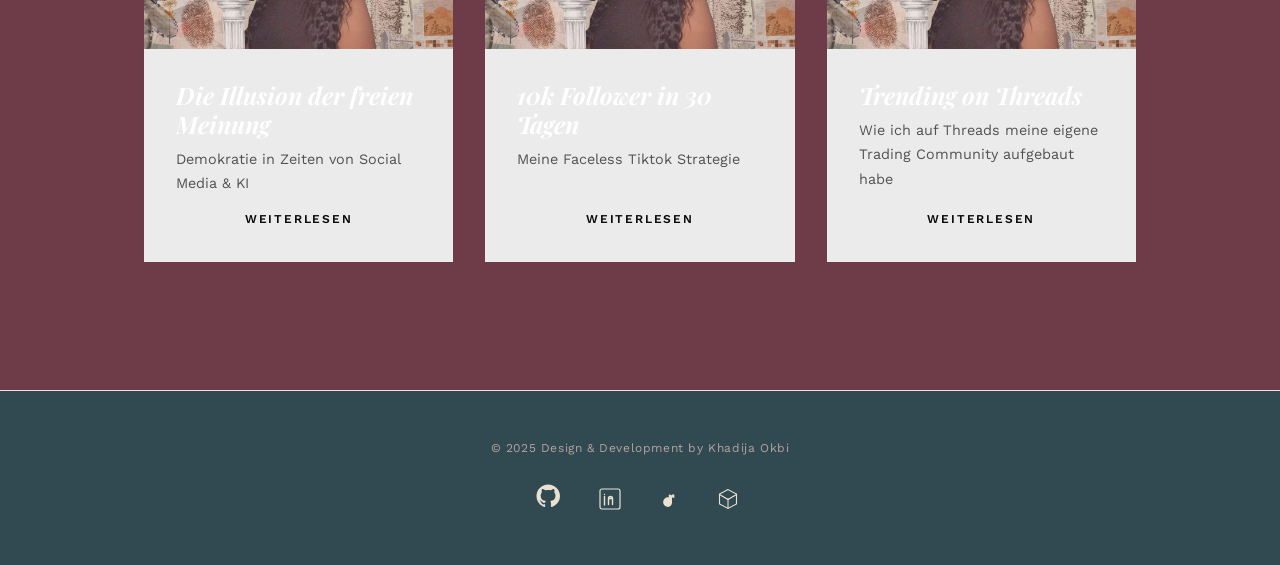
==== commit ad860af3: "Phase 3: Complete skills section overhaul with accordion system Co-authored-by: kikuush13-alt <25443" ====
--- a/index.html
+++ b/index.html
@@ -94,90 +94,287 @@
            <div class="skills-header">
             <h2>What I do</h2>
            </div>
-           <div class="skills-wrapper">
-             <div class="skill-item" data-category="visual">
-               <div class="skill-trigger">
-                 <div class="skill-left">
-                   <span class="skill-number">01</span>
-                   <h3 class="skill-h3">Visual Art</h3>
-                 </div>
-                 <div class="skill-cta"></div>
-               </div>
-               <div class="skill-content">
-                 <div class="content-inner">
-                   <p>Gestaltung von Inhalten für Präsentationen, Flyer und Prospekte. Fokus auf Ästhetik und typografische Präzision.</p>
-                   <div class="tool-logos">
-                     <img src="https://cdn.simpleicons.org/adobephotoshop/black" alt="PS">
-                     <img src="https://cdn.simpleicons.org/adobeillustrator/black" alt="AI">
-                     <img src="https://cdn.simpleicons.org/adobeindesign/black" alt="ID">
-                     <img src="https://cdn.simpleicons.org/canva/black" alt="Canva">
-                   </div>
-                 </div>
-               </div>
-             </div>
-       
-             <div class="skill-item" data-category="motion">
-               <div class="skill-trigger">
-                 <div class="skill-left">
-                   <span class="skill-number">02</span>
-                   <h3 class="skill-h3">Video</h3>
-                 </div>
-                 <div class="skill-cta"></div>
-               </div>
-               <div class="skill-content">
-                 <div class="content-inner">
-                   <p>Erstellung von Bildmaterial, Videos und Tondokumenten. High-End Schnitt und Color Grading.</p>
-                   <div class="tool-logos">
-                     <img src="https://cdn.simpleicons.org/adobepremierepro/black" alt="PR">
-                     <img src="https://cdn.simpleicons.org/davinciresolve/black" alt="DV">
-                     <img src="https://cdn.simpleicons.org/adobeaftereffects/black" alt="AE">
-                     <img src="https://cdn.simpleicons.org/capcut/black" alt="CC">
-                   </div>
-                 </div>
-               </div>
-             </div>
-       
-             <div class="skill-item" data-category="marketing">
-               <div class="skill-trigger">
-                 <div class="skill-left">
-                   <span class="skill-number">03</span>
-                   <h3 class="skill-h3">Marketing</h3>
-                 </div>
-                 <div class="skill-cta"></div>
-               </div>
-               <div class="skill-content">
-                 <div class="content-inner">
-                   <p>Aufbereitung von Informationen für soziale Medien und strategische Kommunikation.</p>
-                   <div class="tool-logos">
-                     <img src="https://cdn.simpleicons.org/meta/black" alt="Meta">
-                     <img src="https://cdn.simpleicons.org/tiktok/black" alt="TikTok">
-                     <img src="https://cdn.simpleicons.org/googleads/black" alt="Google">
-                   </div>
-                 </div>
-               </div>
-             </div>
-       
-             <div class="skill-item" data-category="web">
-               <div class="skill-trigger">
-                 <div class="skill-left">
-                   <span class="skill-number">04</span>
-                   <h3 class="skill-h3">Web Dev</h3>
-                 </div>
-                 <div class="skill-cta"></div>
-               </div>
-               <div class="skill-content">
-                 <div class="content-inner">
-                   <p>Programmierung mit HTML, CSS, JavaScript und PHP. WordPress und Datenbanken.</p>
-                   <div class="tool-logos">
-                     <img src="https://cdn.simpleicons.org/html5/black" alt="HTML5">
-                     <img src="https://cdn.simpleicons.org/css3/black" alt="CSS3">
-                     <img src="https://cdn.simpleicons.org/javascript/black" alt="JS">
-                     <img src="https://cdn.simpleicons.org/wordpress/black" alt="WP">
-                   </div>
-                 </div>
-               </div>
-             </div>
-           </div>
+            <div class="skills-accordion">
+              
+              <!-- 1. DESIGN -->
+              <div class="accordion-item" data-category="design">
+                <button class="accordion-trigger" aria-expanded="false">
+                  <div class="trigger-left">
+                    <span class="trigger-number">01</span>
+                    <h3 class="trigger-title">DESIGN</h3>
+                  </div>
+                  <div class="trigger-icon">
+                    <svg width="24" height="24" viewBox="0 0 24 24" fill="none">
+                      <path d="M6 9L12 15L18 9" stroke="currentColor" stroke-width="2" stroke-linecap="round" stroke-linejoin="round"/>
+                    </svg>
+                  </div>
+                </button>
+                
+                <div class="accordion-content">
+                  <div class="skills-table">
+                    <div class="table-row">
+                      <div class="table-cell">
+                        <h4>Was ich mache</h4>
+                        <ul>
+                          <li>Branding & visuelle Identitäten</li>
+                          <li>Logo-Design</li>
+                          <li>Corporate Design & Design-Systeme</li>
+                          <li>UI Design für Web & Digital Media</li>
+                          <li>Layouts für Plakate, Kampagnen & Social</li>
+                          <li>Bildbearbeitung & visuelles Feintuning</li>
+                        </ul>
+                      </div>
+                      <div class="table-cell">
+                        <h4>Kontext & Erfahrung</h4>
+                        <ul>
+                          <li>Agenturmarketing (Full Service)</li>
+                          <li>Sportmarketing & Vereinskommunikation</li>
+                          <li>Digital & Print kombiniert</li>
+                          <li>Design für reale Anforderungen</li>
+                        </ul>
+                      </div>
+                      <div class="table-cell">
+                        <h4>Tools & Technologien</h4>
+                        <div class="tool-grid">
+                          <div class="tool-item">
+                            <img src="https://simpleicons.org/icons/adobephotoshop.svg" alt="Adobe Photoshop">
+                            <span>Photoshop</span>
+                          </div>
+                          <div class="tool-item">
+                            <img src="https://simpleicons.org/icons/adobeillustrator.svg" alt="Adobe Illustrator">
+                            <span>Illustrator</span>
+                          </div>
+                          <div class="tool-item">
+                            <img src="https://simpleicons.org/icons/adobeindesign.svg" alt="Adobe InDesign">
+                            <span>InDesign</span>
+                          </div>
+                          <div class="tool-item">
+                            <img src="https://simpleicons.org/icons/procreate.svg" alt="Procreate">
+                            <span>Procreate</span>
+                          </div>
+                          <div class="tool-item">
+                            <img src="https://simpleicons.org/icons/canva.svg" alt="Canva">
+                            <span>Canva</span>
+                          </div>
+                        </div>
+                      </div>
+                    </div>
+                  </div>
+                </div>
+              </div>
+              
+              <!-- 2. MARKETING -->
+              <div class="accordion-item" data-category="marketing">
+                <button class="accordion-trigger" aria-expanded="false">
+                  <div class="trigger-left">
+                    <span class="trigger-number">02</span>
+                    <h3 class="trigger-title">MARKETING</h3>
+                  </div>
+                  <div class="trigger-icon">
+                    <svg width="24" height="24" viewBox="0 0 24 24" fill="none">
+                      <path d="M6 9L12 15L18 9" stroke="currentColor" stroke-width="2" stroke-linecap="round" stroke-linejoin="round"/>
+                    </svg>
+                  </div>
+                </button>
+                
+                <div class="accordion-content">
+                  <div class="skills-table">
+                    <div class="table-row">
+                      <div class="table-cell">
+                        <h4>Was ich mache</h4>
+                        <ul>
+                          <li>Themen- & Kampagnenkonzeption</li>
+                          <li>Content-Strategien</li>
+                          <li>Social Media Marketing</li>
+                          <li>Storytelling & Copywriting</li>
+                          <li>Positionierung & Zielgruppenansprache</li>
+                        </ul>
+                      </div>
+                      <div class="table-cell">
+                        <h4>Kontext & Erfahrung</h4>
+                        <ul>
+                          <li>Sportmarketing</li>
+                          <li>Social Media Marketing</li>
+                          <li>Agenturumfeld (Full Service)</li>
+                          <li>Arbeit mit Organisationen & Vereinen</li>
+                        </ul>
+                      </div>
+                      <div class="table-cell">
+                        <h4>Tools & Technologien</h4>
+                        <div class="tool-grid">
+                          <div class="tool-item">
+                            <img src="https://simpleicons.org/icons/instagram.svg" alt="Meta / Instagram">
+                            <span>Meta / Instagram</span>
+                          </div>
+                          <div class="tool-item">
+                            <img src="https://simpleicons.org/icons/tiktok.svg" alt="TikTok">
+                            <span>TikTok</span>
+                          </div>
+                          <div class="tool-item">
+                            <img src="https://simpleicons.org/icons/google.svg" alt="Google Trends">
+                            <span>Google Trends</span>
+                          </div>
+                          <div class="tool-item">
+                            <img src="https://simpleicons.org/icons/canva.svg" alt="Canva">
+                            <span>Canva</span>
+                          </div>
+                        </div>
+                      </div>
+                    </div>
+                  </div>
+                </div>
+              </div>
+              
+              <!-- 3. MOTION -->
+              <div class="accordion-item" data-category="motion">
+                <button class="accordion-trigger" aria-expanded="false">
+                  <div class="trigger-left">
+                    <span class="trigger-number">03</span>
+                    <h3 class="trigger-title">MOTION</h3>
+                  </div>
+                  <div class="trigger-icon">
+                    <svg width="24" height="24" viewBox="0 0 24 24" fill="none">
+                      <path d="M6 9L12 15L18 9" stroke="currentColor" stroke-width="2" stroke-linecap="round" stroke-linejoin="round"/>
+                    </svg>
+                  </div>
+                </button>
+                
+                <div class="accordion-content">
+                  <div class="skills-table">
+                    <div class="table-row">
+                      <div class="table-cell">
+                        <h4>Was ich mache</h4>
+                        <ul>
+                          <li>Motion Design für Social Media</li>
+                          <li>Typo-Animationen</li>
+                          <li>Video-Schnitt</li>
+                          <li>Dynamische Inhalte für Kampagnen & Sport</li>
+                        </ul>
+                      </div>
+                      <div class="table-cell">
+                        <h4>Kontext & Erfahrung</h4>
+                        <ul>
+                          <li>Social Content für Sport & Organisationen</li>
+                          <li>Kampagnenvideos</li>
+                          <li>Kurzformate mit Fokus auf Wirkung</li>
+                        </ul>
+                      </div>
+                      <div class="table-cell">
+                        <h4>Tools & Technologien</h4>
+                        <div class="tool-grid">
+                          <div class="tool-item">
+                            <img src="https://simpleicons.org/icons/adobeaftereffects.svg" alt="Adobe After Effects">
+                            <span>After Effects</span>
+                          </div>
+                          <div class="tool-item">
+                            <img src="https://simpleicons.org/icons/adobepremierepro.svg" alt="Adobe Premiere Pro">
+                            <span>Premiere Pro</span>
+                          </div>
+                          <div class="tool-item">
+                            <img src="https://simpleicons.org/icons/capcut.svg" alt="CapCut">
+                            <span>CapCut</span>
+                          </div>
+                        </div>
+                      </div>
+                    </div>
+                  </div>
+                </div>
+              </div>
+              
+              <!-- 4. WEB -->
+              <div class="accordion-item" data-category="web">
+                <button class="accordion-trigger" aria-expanded="false">
+                  <div class="trigger-left">
+                    <span class="trigger-number">04</span>
+                    <h3 class="trigger-title">WEB</h3>
+                  </div>
+                  <div class="trigger-icon">
+                    <svg width="24" height="24" viewBox="0 0 24 24" fill="none">
+                      <path d="M6 9L12 15L18 9" stroke="currentColor" stroke-width="2" stroke-linecap="round" stroke-linejoin="round"/>
+                    </svg>
+                  </div>
+                </button>
+                
+                <div class="accordion-content">
+                  <div class="skills-table">
+                    <div class="table-row">
+                      <div class="table-cell">
+                        <h4>Was ich mache</h4>
+                        <ul>
+                          <li>Konzeption & Umsetzung moderner Websites</li>
+                          <li>Onepager & Portfolio-Websites</li>
+                          <li>UI / UX Design</li>
+                          <li>Interaktive Elemente & Animationen</li>
+                          <li>Tool-abhängige Umsetzung je nach Projekt</li>
+                        </ul>
+                      </div>
+                      <div class="table-cell">
+                        <h4>Systeme & Erfahrung</h4>
+                        <ul>
+                          <li>Drupal</li>
+                          <li>Webflow</li>
+                          <li>Canva Websites</li>
+                        </ul>
+                        <h4 style="margin-top: 1.5rem;">Technologien</h4>
+                        <div class="tool-grid" style="margin-top: 0.5rem;">
+                          <div class="tool-item">
+                            <img src="https://simpleicons.org/icons/html5.svg" alt="HTML5">
+                            <span>HTML5</span>
+                          </div>
+                          <div class="tool-item">
+                            <img src="https://simpleicons.org/icons/css3.svg" alt="CSS3">
+                            <span>CSS3</span>
+                          </div>
+                          <div class="tool-item">
+                            <img src="https://simpleicons.org/icons/javascript.svg" alt="JavaScript">
+                            <span>JavaScript</span>
+                          </div>
+                          <div class="tool-item">
+                            <img src="https://simpleicons.org/icons/greensock.svg" alt="GSAP">
+                            <span>GSAP</span>
+                          </div>
+                          <div class="tool-item">
+                            <img src="https://simpleicons.org/icons/visualstudiocode.svg" alt="VS Code">
+                            <span>VS Code</span>
+                          </div>
+                          <div class="tool-item">
+                            <img src="https://simpleicons.org/icons/github.svg" alt="GitHub">
+                            <span>GitHub</span>
+                          </div>
+                        </div>
+                      </div>
+                      <div class="table-cell">
+                        <h4>KI-Tools</h4>
+                        <div class="tool-grid">
+                          <div class="tool-item">
+                            <img src="https://simpleicons.org/icons/openai.svg" alt="ChatGPT">
+                            <span>ChatGPT</span>
+                          </div>
+                          <div class="tool-item">
+                            <img src="https://simpleicons.org/icons/githubcopilot.svg" alt="GitHub Copilot">
+                            <span>GitHub Copilot</span>
+                          </div>
+                          <div class="tool-item">
+                            <img src="https://simpleicons.org/icons/google.svg" alt="Gemini">
+                            <span>Gemini</span>
+                          </div>
+                          <div class="tool-item">
+                            <img src="https://simpleicons.org/icons/anthropic.svg" alt="Claude">
+                            <span>Claude</span>
+                          </div>
+                          <div class="tool-item">
+                            <img src="https://simpleicons.org/icons/perplexity.svg" alt="Perplexity">
+                            <span>Perplexity</span>
+                          </div>
+                        </div>
+                      </div>
+                    </div>
+                  </div>
+                </div>
+              </div>
+              
+            </div>
+
          </div>
 <div class="section-projects" id="projects" aria-label="Projekte & Arbeiten">
    <div class="container">
--- a/style/style.css
+++ b/style/style.css
@@ -446,7 +446,7 @@
 
   
   /* =========================================
-     7. SKILLS SECTION
+     7. SKILLS SECTION - NEW ACCORDION SYSTEM
      ========================================= */
   
   .section-skills {
@@ -455,147 +455,188 @@
     color: #000;
   }
   
-  .skills-wrapper {
-    display: grid;
-    grid-template-columns: repeat(auto-fit, minmax(450px, 1fr));
-    gap: 6vw;
-    border-top: 1px solid #e0e0e0;
-  }
-  
-  .skill-item {
-    border-bottom: 1px solid #e0e0e0;
+  .skills-accordion {
+    display: flex;
+    flex-direction: column;
+    gap: 0;
+    border-top: 1px solid #E0E0E0;
+  }
+  
+  .accordion-item {
+    border-bottom: 1px solid #E0E0E0;
     opacity: 0;
-    animation: skillItemReveal 0.8s ease-out forwards;
-  }
-  
-  .skill-item:nth-child(1) { animation-delay: 0.1s; }
-  .skill-item:nth-child(2) { animation-delay: 0.2s; }
-  .skill-item:nth-child(3) { animation-delay: 0.3s; }
-  .skill-item:nth-child(4) { animation-delay: 0.4s; }
-  
-  @keyframes skillItemReveal {
+    animation: accordionReveal 0.6s ease-out forwards;
+  }
+  
+  .accordion-item:nth-child(1) { animation-delay: 0.1s; }
+  .accordion-item:nth-child(2) { animation-delay: 0.2s; }
+  .accordion-item:nth-child(3) { animation-delay: 0.3s; }
+  .accordion-item:nth-child(4) { animation-delay: 0.4s; }
+  
+  @keyframes accordionReveal {
     from {
       opacity: 0;
-      transform: translateX(-30px);
+      transform: translateY(-10px);
     }
     to {
       opacity: 1;
-      transform: translateX(0);
-    }
-  }
-  
-  .skill-trigger {
+      transform: translateY(0);
+    }
+  }
+  
+  .accordion-trigger {
+    width: 100%;
     display: flex;
     justify-content: space-between;
     align-items: center;
-    padding: clamp(25px, 3.5vw, 45px) 0;
+    padding: clamp(28px, 3.5vw, 48px) 0;
+    background: transparent;
+    border: none;
     cursor: pointer;
-    transition: all var(--speed-base);
-  }
-  
-  .skill-trigger:hover {
+    transition: all var(--speed-base) var(--easing-standard);
+  }
+  
+  .accordion-trigger:hover {
     padding-left: 1rem;
   }
   
-  .skill-left {
+  .trigger-left {
     display: flex;
     align-items: center;
-    gap: 2.5vw;
-  }
-  
-  .skill-number {
-    font-size: clamp(0.7rem, 1vw, 0.9rem);
+    gap: clamp(20px, 2.5vw, 40px);
+  }
+  
+  .trigger-number {
+    font-size: clamp(0.75rem, 1vw, 0.95rem);
     color: var(--accent-burgundy);
-    letter-spacing: 0.1em;
+    letter-spacing: 0.12em;
     font-weight: 600;
   }
   
-  .skill-h3 {
+  .trigger-title {
     font-family: var(--font-higuen);
-    font-size: clamp(1.3rem, 2.8vw, 2.5rem);
+    font-size: clamp(1.5rem, 3vw, 2.8rem);
     text-transform: uppercase;
     margin: 0;
     transition: all var(--speed-base) var(--easing-standard);
-  }
-  
-  .skill-trigger:hover .skill-h3 {
-    color: var(--accent-warm);
-    letter-spacing: 0.1em;
-  }
-  
-  .skill-cta {
-    width: clamp(18px, 1.5vw, 24px);
-    height: clamp(18px, 1.5vw, 24px);
-    position: relative;
-    opacity: 0.4;
-    transition: all var(--speed-base);
-  }
-  
-  .skill-trigger:hover .skill-cta {
-    opacity: 1;
-    transform: rotate(45deg);
-  }
-  
-  .skill-cta::before,
-  .skill-cta::after {
-    content: '';
-    position: absolute;
-    background: #000;
-    top: 50%;
-    left: 50%;
-    transform: translate(-50%, -50%);
-  }
-  
-  .skill-cta::before {
+    letter-spacing: 0.02em;
+  }
+  
+  .accordion-trigger:hover .trigger-title {
+    color: var(--accent-burgundy);
+    letter-spacing: 0.08em;
+  }
+  
+  .trigger-icon {
+    width: 28px;
+    height: 28px;
+    transition: transform var(--speed-base) var(--easing-standard);
+  }
+  
+  .trigger-icon svg {
     width: 100%;
-    height: 1.5px;
-  }
-  
-  .skill-cta::after {
-    width: 1.5px;
     height: 100%;
-  }
-  
-  .skill-content {
-    height: 0;
+    stroke: currentColor;
+  }
+  
+  .accordion-item[aria-expanded="true"] .trigger-icon {
+    transform: rotate(180deg);
+  }
+  
+  .accordion-content {
+    max-height: 0;
     overflow: hidden;
     opacity: 0;
-    transition: all 0.5s cubic-bezier(0.23, 1, 0.32, 1);
-  }
-  
-  .skill-item.active .skill-content {
-    height: auto;
+    transition: max-height 0.6s cubic-bezier(0.23, 1, 0.32, 1),
+                opacity 0.4s ease-out 0.1s,
+                padding 0.5s cubic-bezier(0.23, 1, 0.32, 1);
+  }
+  
+  .accordion-item.active .accordion-content {
+    max-height: 2000px;
     opacity: 1;
-  }
-  
-  .content-inner {
-    padding: 0 5% clamp(25px, 3vw, 40px) 4.5vw;
-    color: #314A51;
-    max-width: 90%;
-  }
-  
-  .content-inner p {
-    font-size: clamp(0.95rem, 1.1vw, 1.1rem);
-    line-height: 1.6;
-  }
-  
-  .tool-logos {
-    display: flex;
-    gap: 1.5vw;
-    margin-top: 2vw;
-    flex-wrap: wrap;
-  }
-  
-  .tool-logos img {
-    height: clamp(16px, 1.3vw, 22px);
-    filter: grayscale(1);
-    opacity: 0.6;
+    padding-bottom: clamp(30px, 4vw, 50px);
+  }
+  
+  /* Skills Table */
+  .skills-table {
+    width: 100%;
+    padding: clamp(20px, 3vw, 40px) 0 0 clamp(40px, 5vw, 80px);
+  }
+  
+  .table-row {
+    display: grid;
+    grid-template-columns: repeat(auto-fit, minmax(280px, 1fr));
+    gap: clamp(30px, 4vw, 60px);
+  }
+  
+  .table-cell h4 {
+    font-size: clamp(0.9rem, 1vw, 1.05rem);
+    font-weight: 600;
+    letter-spacing: 0.05em;
+    text-transform: uppercase;
+    color: var(--accent-burgundy);
+    margin: 0 0 1rem 0;
+  }
+  
+  .table-cell ul {
+    list-style: none;
+    padding: 0;
+    margin: 0;
+  }
+  
+  .table-cell li {
+    font-size: clamp(0.9rem, 1vw, 1rem);
+    line-height: 1.8;
+    color: var(--text-secondary);
+    padding-left: 1.2rem;
+    position: relative;
+  }
+  
+  .table-cell li::before {
+    content: '•';
+    position: absolute;
+    left: 0;
+    color: var(--accent-burgundy);
+    font-weight: bold;
+  }
+  
+  /* Tool Grid */
+  .tool-grid {
+    display: grid;
+    grid-template-columns: repeat(auto-fill, minmax(100px, 1fr));
+    gap: clamp(16px, 2vw, 24px);
+    margin-top: 1.5rem;
+  }
+  
+  .tool-item {
+    display: flex;
+    flex-direction: column;
+    align-items: center;
+    gap: 0.5rem;
+    padding: clamp(12px, 1.5vw, 16px);
+    background: var(--bg-accent);
+    border-radius: 8px;
+    transition: all var(--speed-base) var(--easing-standard);
+  }
+  
+  .tool-item:hover {
+    transform: translateY(-4px);
+    box-shadow: 0 8px 20px rgba(0, 0, 0, 0.08);
+  }
+  
+  .tool-item img {
+    width: clamp(24px, 2.5vw, 32px);
+    height: clamp(24px, 2.5vw, 32px);
+    object-fit: contain;
     transition: all var(--speed-base);
   }
   
-  .skill-item.active .tool-logos img {
-    filter: grayscale(0);
-    opacity: 0.9;
+  .tool-item span {
+    font-size: clamp(0.7rem, 0.85vw, 0.85rem);
+    text-align: center;
+    color: var(--text-secondary);
+    font-weight: 500;
   }
   
   /* =========================================
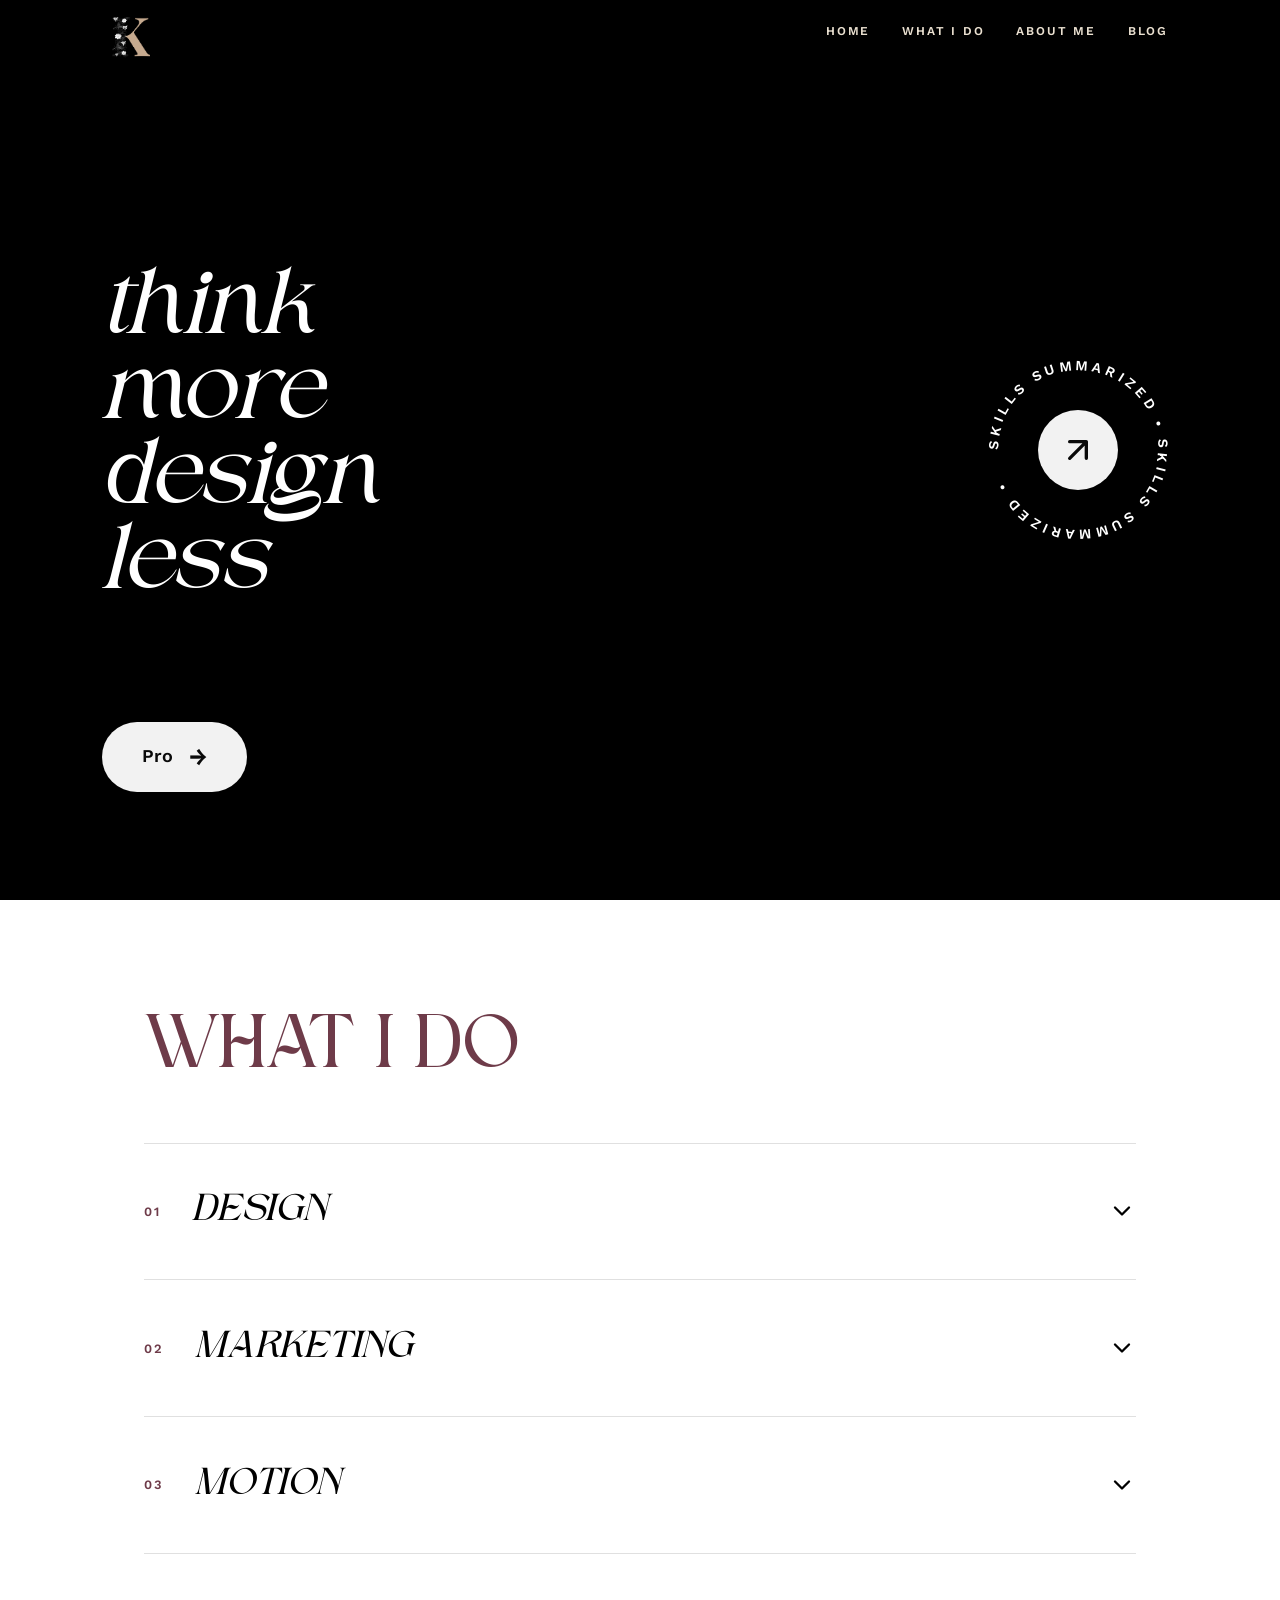
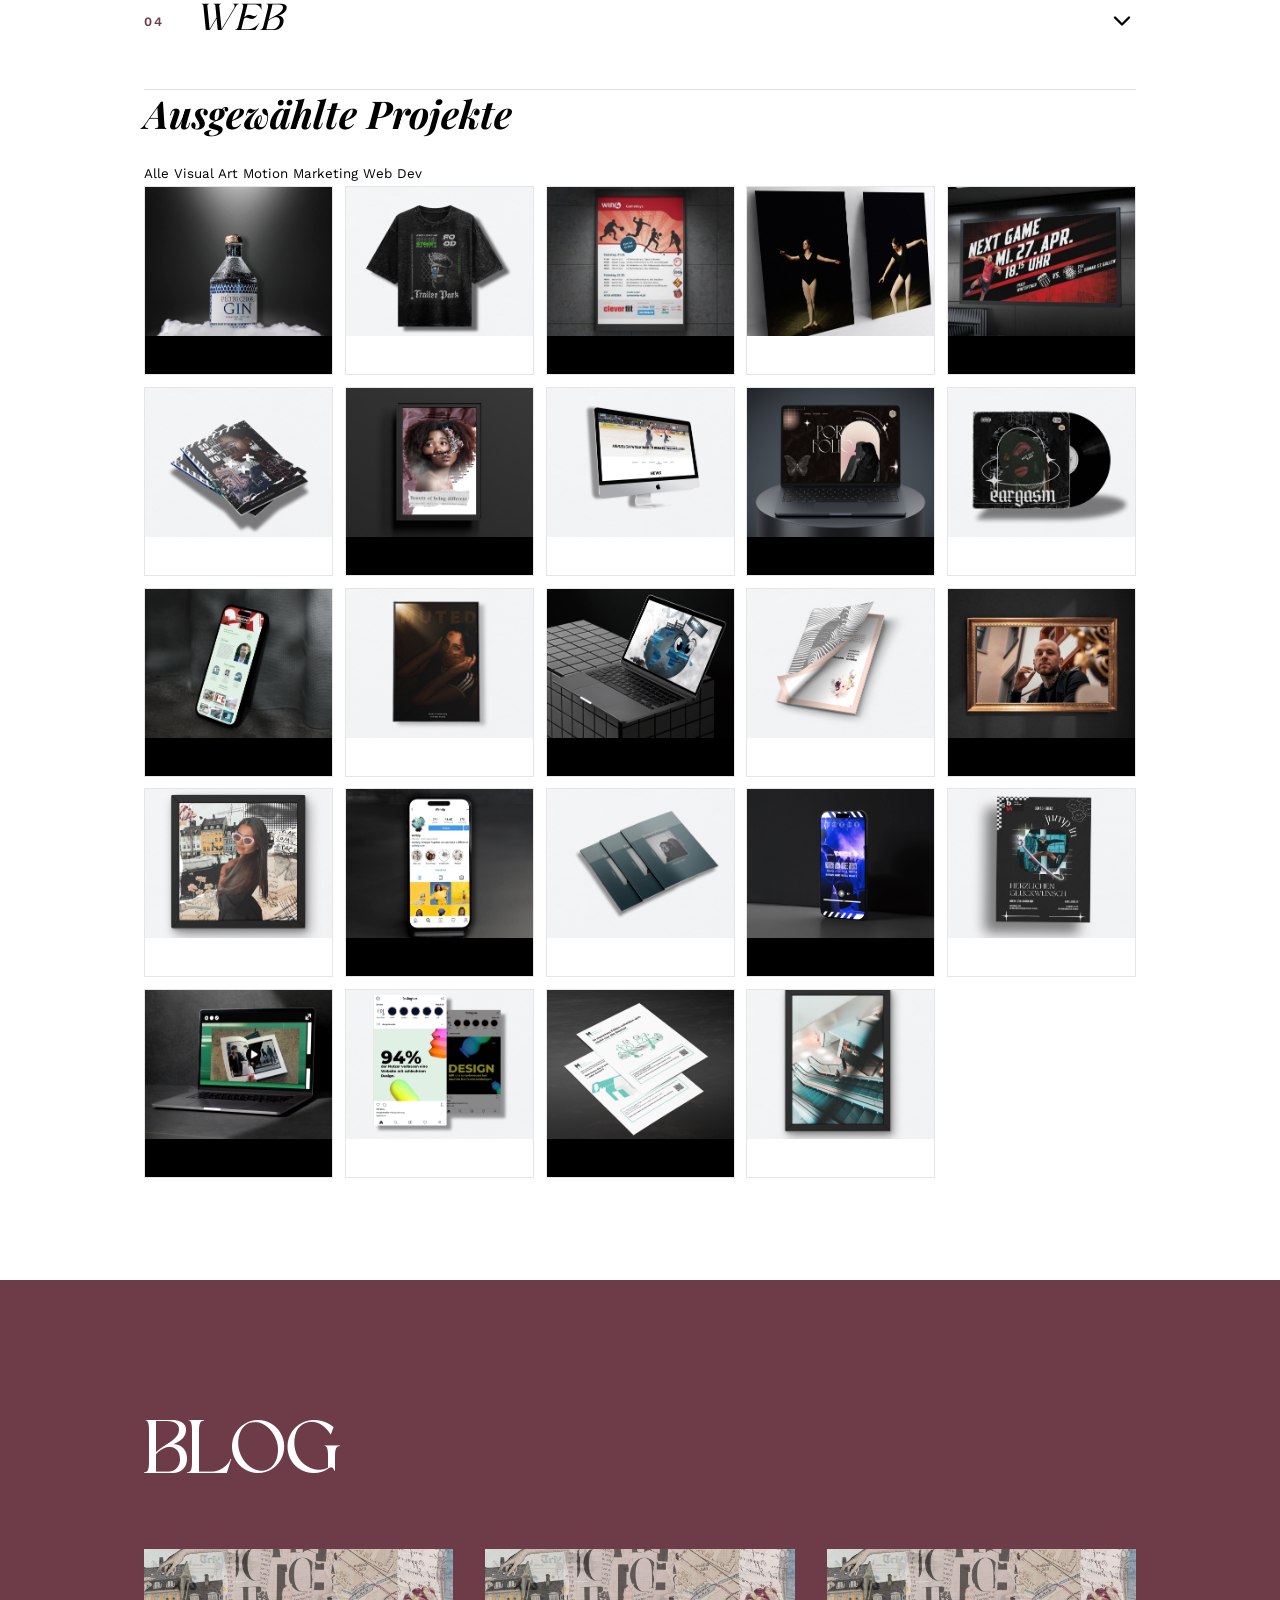
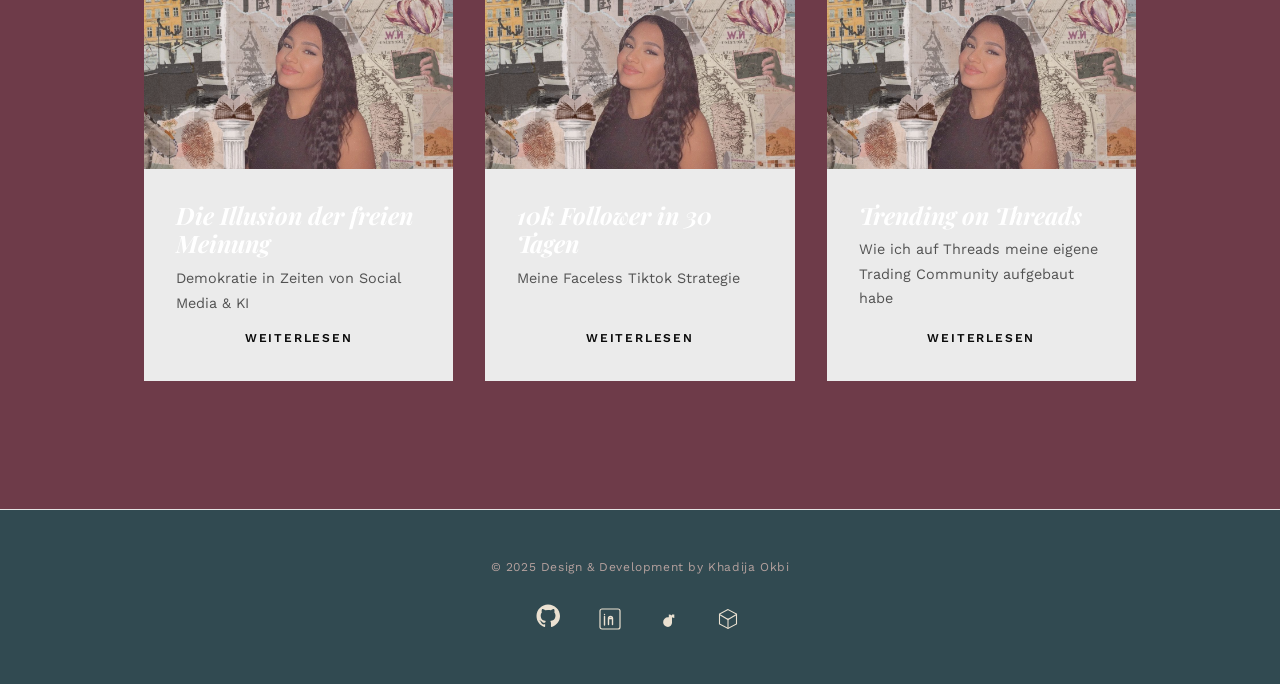
==== commit dfc2d476: "Phase 4-5: Remove About section and create about.html page Co-authored-by: kikuush13-alt <254438065+" ====
--- a/index.html
+++ b/index.html
@@ -32,7 +32,7 @@
             <nav class="nav" aria-label="Hauptnavigation">
                <a href="#hero" class="nav-link">Home</a>
                <a href="#projects" class="nav-link">What I do</a>
-               <a href="#about" class="nav-link">About me</a>
+               <a href="about.html" class="nav-link">About me</a>
                <a href="#blog" class="nav-link">Blog</a>
             </nav>
          </div>
@@ -583,342 +583,7 @@
       </div>
       </div>
       </section>
-   <!-- ABOUT SECTION - BEREINIGT & FUNKTIONAL -->
-<section class="section-about" id="about" aria-label="Über mich">
-   <div class="container">
-      <h2>About me</h2>
-   
-   <div class="resume">
-      <!-- LEFT SIDE: BILDUNG & PROFIL -->
-      <div class="base">
-         <div class="about">
-            <div class="about-image-wrapper">
-               <img src="img/pb.png" alt="Khadija Okbi Portrait" />
-            </div>
 
-            <h3>Bildung</h3>
-
-            <!-- TIMELINE -->
-            <div class="timeline-container">
-               <div class="timeline-wrapper">
-                  <div class="timeline-line"></div>
-
-                  <div class="timeline-events">
-                     <!-- Event 1: Technische Berufsmaturität -->
-                     <div class="timeline-event">
-                        <div class="event-marker"></div>
-                        <div class="event-content left">
-                           <div class="event-card">
-                              <div class="event-date">2025</div>
-                              <h4 class="event-title">Technische Berufsmaturität</h4>
-                              <button class="event-toggle" aria-expanded="false">Mehr</button>
-                              <div class="event-description">
-                                 <p>
-                                 Mit der Abgabe meiner interdisziplinären Arbeit zum Thema „Die Illusion der freien Meinung" schloss ich meine Ausbildung ab. Die Arbeit analysiert neurowissenschaftliche Faktoren wie hormonelle Steuerung und soziologische Einflüsse sowie die Auswirkungen von Social Media und KI auf demokratische Prozesse.
-                              </p>
-                              <div class="event-meta">Oktober 2025</div>
-                              </div>
-                           </div>
-                        </div>
-                     </div>
-
-                     <!-- Event 2: Mediamatikerin EFZ -->
-                     <div class="timeline-event">
-                        <div class="event-marker"></div>
-                        <div class="event-content right">
-                           <div class="event-card">
-                              <div class="event-date">2023</div>
-                              <h4 class="event-title">Mediamatikerin EFZ</h4>
-                              <button class="event-toggle" aria-expanded="false">Mehr</button>
-                              <div class="event-description">
-                                 <p>
-                                 Als Abschluss meiner vierjährigen Ausbildung entwickelte ich für die Werbeagentur <a href="https://komthur.ch" text-decoration: underline;">Komthur</a> ein umfassendes Online-Marketing-Konzept mit strategischer Marktanalyse, UI/UX-Website-Redesign, SEO/SEA-Optimierung und halbjährlichem Social-Media-Plan.
-                              </p>
-                              <div class="event-meta">Juli 2023</div>
-                              </div>
-                           </div>
-                        </div>
-                     </div>
-
-                     <!-- Event 3: Social Media Management -->
-                     <div class="timeline-event">
-                        <div class="event-marker"></div>
-                        <div class="event-content left">
-                           <div class="event-card">
-                              <div class="event-date">2022</div>
-                              <h4 class="event-title">Social Media Management</h4>
-                              <button class="event-toggle" aria-expanded="false">Mehr</button>
-                              <div class="event-description">
-                                 <p>
-                                 Im zweiten Lehrjahr bei SBW Neue Medien umfasste mein Aufgabenbereich die Konzeption und Umsetzung zielgruppengerechter Inhalte für Instagram und TikTok. Vertiefung in Design und Animation.
-                              </p>
-                              <div class="event-meta">SBW Neue Medien, Romanshorn</div>
-                              </div>
-                           </div>
-                        </div>
-                     </div>
-
-                     <!-- Event 4: Sportmarketing -->
-                     <div class="timeline-event">
-                        <div class="event-marker"></div>
-                        <div class="event-content right">
-                           <div class="event-card">
-                              <div class="event-date">2021</div>
-                              <h4 class="event-title">Sportmarketing</h4>
-                              <button class="event-toggle" aria-expanded="false">Mehr</button>
-                              <div class="event-description">
-                                 <p>
-                                 Praktikumsjahr im Bereich Sportmarketing. Erstellen von Festführern, Sponsoring-Materialien und Bandenanimationen für große Sportevents wie die Schweizermeisterschaft im Kunstturnen.
-                              </p>
-                              <div class="event-meta">Win-4 Winterthur</div>
-                              </div>
-                           </div>
-                        </div>
-                     </div>
-
-                     <!-- Event 5: Ausbildung Start -->
-                     <div class="timeline-event">
-                        <div class="event-marker"></div>
-                        <div class="event-content left">
-                           <div class="event-card">
-                              <div class="event-date">2019</div>
-                              <h4 class="event-title">Ausbildung zur Mediamatikerin</h4>
-                              <button class="event-toggle" aria-expanded="false">Mehr</button>
-                              <div class="event-description">
-                                 <p>
-                                 Beginn der zwei-jährigen schulischen Ausbildung.
-                              </p>
-                              <div class="event-meta">SBW Neue Medien</div>
-                              </div>
-                           </div>
-                        </div>
-                     </div>
-
-                     <!-- Event 6: Praktikum Hillsong -->
-                     <div class="timeline-event">
-                        <div class="event-marker"></div>
-                        <div class="event-content right">
-                           <div class="event-card">
-                              <div class="event-date">2018</div>
-                              <h4 class="event-title">Praktikum Social Media</h4>
-                              <button class="event-toggle" aria-expanded="false">Mehr</button>
-                              <div class="event-description">
-                                 <p>
-                                 Bei Hillsong Germany übernahm ich die Mediaverantwortung für den Young & Free-Bereich. Social-Media-Management mit Fokus auf Instagram: Event-Trailer, Screen-Designs, Flyer und Video-/Fotoproduktion.
-                              </p>
-                              <div class="event-meta">Hillsong, Konstanz</div>
-                              </div>
-                           </div>
-                        </div>
-                     </div>
-                  </div>
-               </div>
-            </div>
-
-            <!-- FAVORITES -->
-            <div class="favorites">
-               <h3>Meine Favoriten</h3>
-               <div class="editorial-grid">
-                  <div class="grid-item">
-                     <img src="img/fourthwing.jpg" alt="Fourth Wing Buch">
-                     <div class="fav-title">Buch</div>
-                     <div class="fav-detail">Fourth Wing</div>
-                  </div>
-                  <div class="grid-item">
-                     <img src="img/mauve.jpg" alt="Altrosa Farbe">
-                     <div class="fav-title">Farbe</div>
-                     <div class="fav-detail">Altrosa</div>
-                  </div>
-                  <div class="grid-item">
-                     <img src="img/mordaufex.jpg" alt="Mord auf Ex Podcast">
-                     <div class="fav-title">Podcast</div>
-                     <div class="fav-detail">Mord auf Ex</div>
-                  </div>
-                  <div class="grid-item">
-                     <img src="img/emilyinparis.jpg" alt="Emily in Paris">
-                     <div class="fav-title">Serie</div>
-                     <div class="fav-detail">Emily in Paris</div>
-                  </div>
-               </div>
-            </div>
-
-            <!-- SPOTIFY -->
-            <div class="spotify-wrapped">
-               <h3>Mein Spotify wrapped</h3>
-               <div id="wrap">
-                  <div class="record-container">
-                     <div class="album">
-                        <img src="img/runaway.jpeg" alt="Album">
-                     </div>
-                     <div class="record">
-                        <img src="http://upload.wikimedia.org/wikipedia/commons/a/ae/Record2.png" alt="Vinyl">
-                     </div>
-                  </div>
-                  <div class="record-container">
-                     <div class="album">
-                        <img src="img/fear.jpeg" alt="Album">
-                     </div>
-                     <div class="record">
-                        <img src="http://upload.wikimedia.org/wikipedia/commons/a/ae/Record2.png" alt="Vinyl">
-                     </div>
-                  </div>
-                  <div class="record-container">
-                     <div class="album">
-                        <img src="img/millionyears.jpeg" alt="Album">
-                     </div>
-                     <div class="record">
-                        <img src="http://upload.wikimedia.org/wikipedia/commons/a/ae/Record2.png" alt="Vinyl">
-                     </div>
-                  </div>
-               </div>
-            </div>
-         </div>
-      </div>
-      <!-- RIGHT SIDE: TECHNICAL SKILLS -->
-      <div class="func">
-
-            <!-- SOFT SKILLS - MBTI INTERACTIVE (ELEGANTE VERSION) -->
-            <div class="skills-soft mbti-widget" aria-label="MBTI Persönlichkeit">
-               <div class="mbti-header">
-                  <h3 class="mbti-heading">Persönlichkeit</h3>
-                  <div class="mbti-type-badge">INTP‑A</div>
-               </div>
-
-               <div class="mbti-grid">
-                  <ul class="mbti-list" role="list">
-                     <li class="mbti-item" data-aspect="Introvertiert" data-percent="51" tabindex="0" role="button" aria-pressed="false">
-                        <svg viewBox="0 0 100 100" class="mbti-svg" aria-hidden="true">
-                           <circle cx="50" cy="50" r="45" class="mbti-track"></circle>
-                           <circle cx="50" cy="50" r="45" class="mbti-progress"></circle>
-                        </svg>
-                        <small class="mbti-percent">51%</small>
-                        <span class="mbti-label">Introvertiert</span>
-                     </li>
-
-                     <li class="mbti-item" data-aspect="Intuitiv" data-percent="95" tabindex="0" role="button" aria-pressed="false">
-                        <svg viewBox="0 0 100 100" class="mbti-svg" aria-hidden="true">
-                           <circle cx="50" cy="50" r="45" class="mbti-track"></circle>
-                           <circle cx="50" cy="50" r="45" class="mbti-progress"></circle>
-                        </svg>
-                        <small class="mbti-percent">95%</small>
-                        <span class="mbti-label">Intuitiv</span>
-                     </li>
-
-                     <li class="mbti-item" data-aspect="Analytisch" data-percent="74" tabindex="0" role="button" aria-pressed="false">
-                        <svg viewBox="0 0 100 100" class="mbti-svg" aria-hidden="true">
-                           <circle cx="50" cy="50" r="45" class="mbti-track"></circle>
-                           <circle cx="50" cy="50" r="45" class="mbti-progress"></circle>
-                        </svg>
-                        <small class="mbti-percent">74%</small>
-                        <span class="mbti-label">Analytisch</span>
-                     </li>
-
-                     <li class="mbti-item" data-aspect="Kreativ" data-percent="100" tabindex="0" role="button" aria-pressed="false">
-                        <svg viewBox="0 0 100 100" class="mbti-svg" aria-hidden="true"></svg>
-                           <circle cx="50" cy="50" r="45" class="mbti-track"></circle>
-                           <circle cx="50" cy="50" r="45" class="mbti-progress"></circle>
-                        </svg>
-                        <small class="mbti-percent">100%</small>
-                        <span class="mbti-label">Kreativ</span>
-                     </li>
-                  </ul>
-
-                  <aside class="mbti-info" id="mbti-info" aria-live="polite">
-                     <div class="mbti-info-header">
-                        <h5 class="mbti-title">Der Logiker</h5>
-                        <button class="mbti-close" aria-label="Schliessen">×</button>
-                     </div>
-                     
-                     <p class="mbti-desc">Neugierig. Unabhängig. Analytisch. INTPs analysieren komplexe Systeme und finden kreative Lösungen—Pioniere neuer Ideen.</p>
-
-                     <div class="mbti-detail">
-                        <h6>Wie ich denke</h6>
-                        <p>Konzeptuell und logisch. Ich hinterfrage Annahmen und bevorzuge intellektuelle Freiheit.</p>
-                     </div>
-
-                     <div class="mbti-famous">
-                        <h6>Ähnliche Denker</h6>
-                        <ul>
-                           <li>Albert Einstein</li>
-                           <li>Nikola Tesla</li>
-                        </ul>
-                     </div>
-
-                     <div class="mbti-aspect">
-                        <p id="mbti-aspect-text" class="mbti-aspect-text">Tippe auf einen Kreis, um mehr zu erfahren</p>
-                     </div>
-                  </aside>
-               </div>
-            </div>
-
-         <div class="skills-prog">
-            <h3>Technical Skills</h3>
-            <ul>
-               <li data-percent="95">
-                  <span>Adobe InDesign</span>
-                  <div class="skills-bar"><div class="bar"></div></div>
-               </li>
-               <li data-percent="98">
-                  <span>Photoshop</span>
-                  <div class="skills-bar"><div class="bar"></div></div>
-               </li>
-               <li data-percent="92">
-                  <span>Premiere Pro</span>
-                  <div class="skills-bar"><div class="bar"></div></div>
-               </li>
-               <li data-percent="90">
-                  <span>After Effects</span>
-                  <div class="skills-bar"><div class="bar"></div></div>
-               </li>
-               <li data-percent="85">
-                  <span>Frontend (HTML, CSS, JS)</span>
-                  <div class="skills-bar"><div class="bar"></div></div>
-               </li>
-               <li data-percent="75">
-                  <span>Backend (NodeJS, PHP)</span>
-                  <div class="skills-bar"><div class="bar"></div></div>
-               </li>
-               <li data-percent="80">
-                  <span>Marketing & Social Media</span>
-                  <div class="skills-bar"><div class="bar"></div></div>
-               </li>
-            </ul>
-         </div>
-
-         <div class="skills-prog">
-            <h3>Soft Skills</h3>
-            <ul>
-               <li data-percent="95">
-                  <span>Strategisch</span>
-                  <div class="skills-bar"><div class="bar"></div></div>
-               </li>
-               <li data-percent="90">
-                  <span>Entschlossen</span>
-                  <div class="skills-bar"><div class="bar"></div></div>
-               </li>
-               <li data-percent="92">
-                  <span>Effizient</span>
-                  <div class="skills-bar"><div class="bar"></div></div>
-               </li>
-               <li data-percent="85">
-                  <span>Kreativ & Analytisch</span>
-                  <div class="skills-bar"><div class="bar"></div></div>
-               </li>
-               <li data-percent="88">
-                  <span>Perfektionistisch</span>
-                  <div class="skills-bar"><div class="bar"></div></div>
-               </li>
-               <li data-percent="80">
-                  <span>Selbstreflektiert</span>
-                  <div class="skills-bar"><div class="bar"></div></div>
-               </li>
-            </ul>
-         </div>
-      </div>
-      </div>
-
-   </div>
-</section>
   <!-- Blog Section -->
   <section class="section-blog" id="blog" aria-label="Blog">
    <div class="container">
